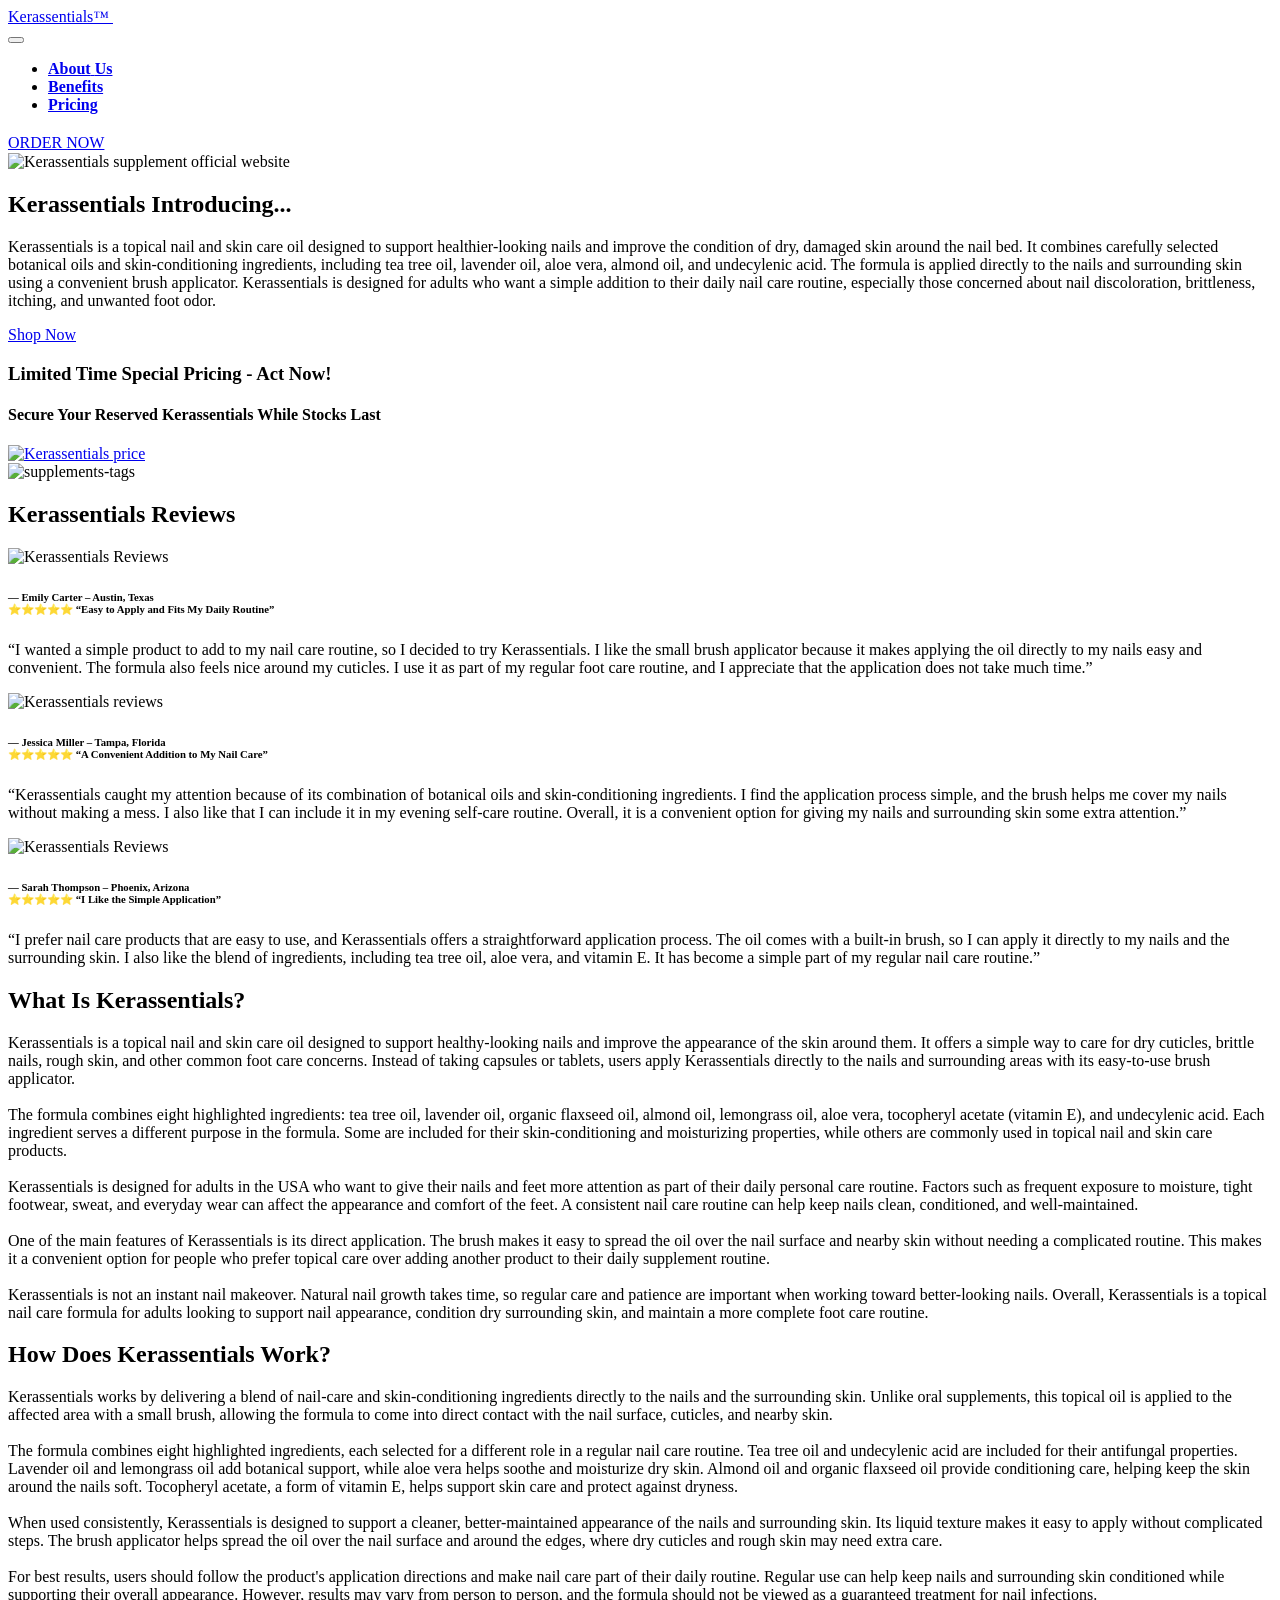
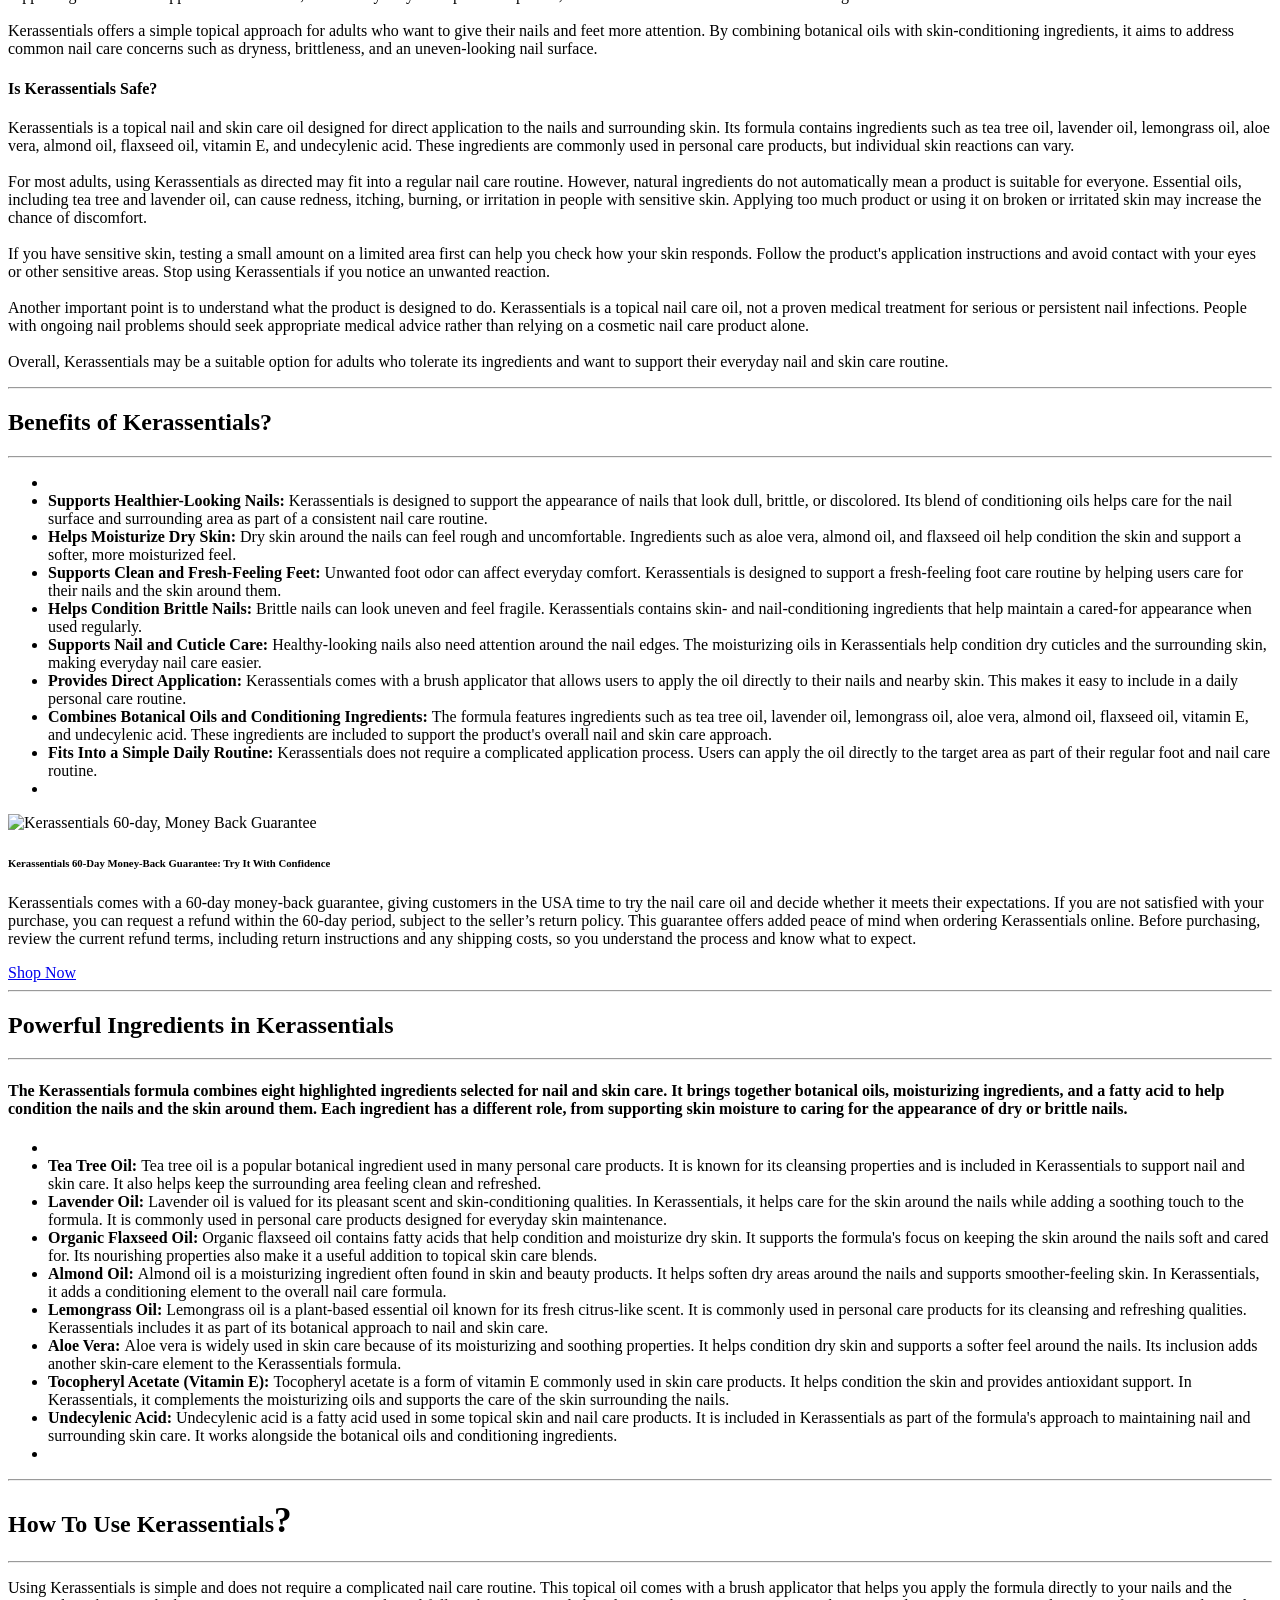
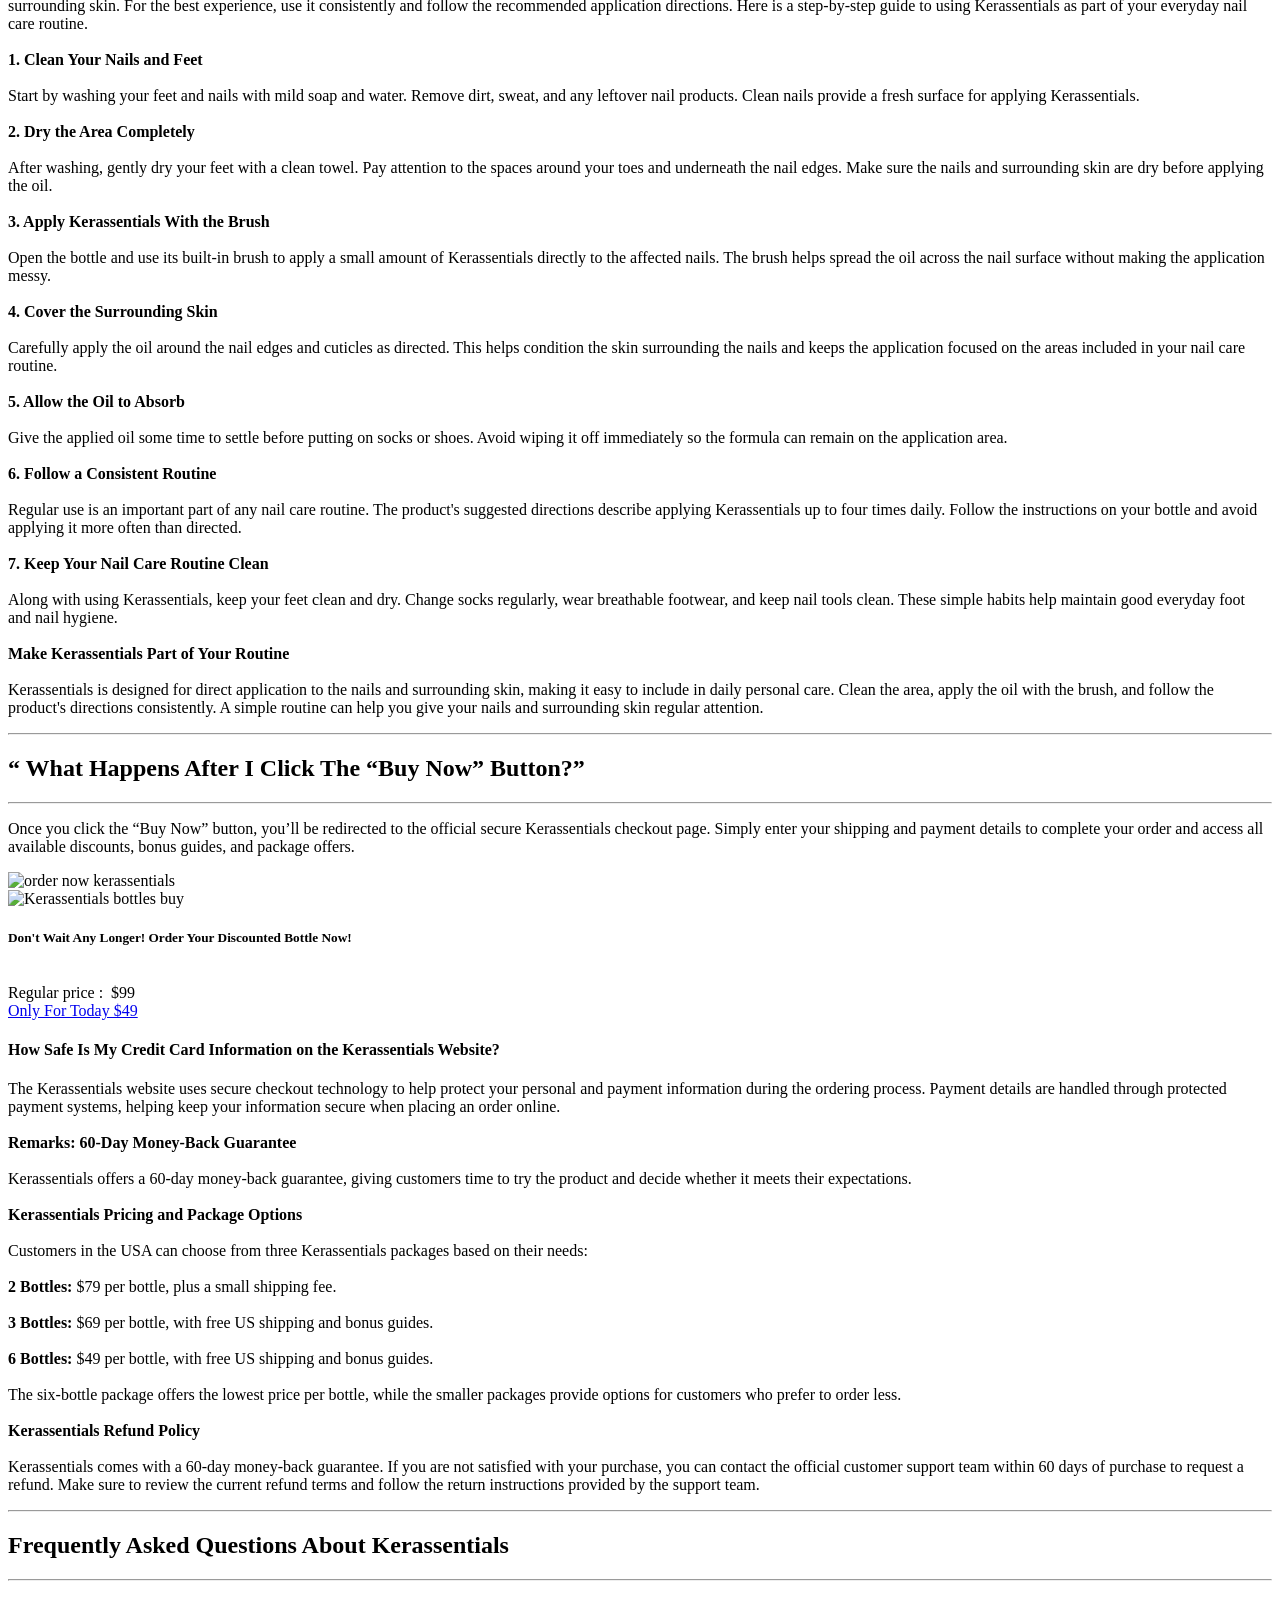
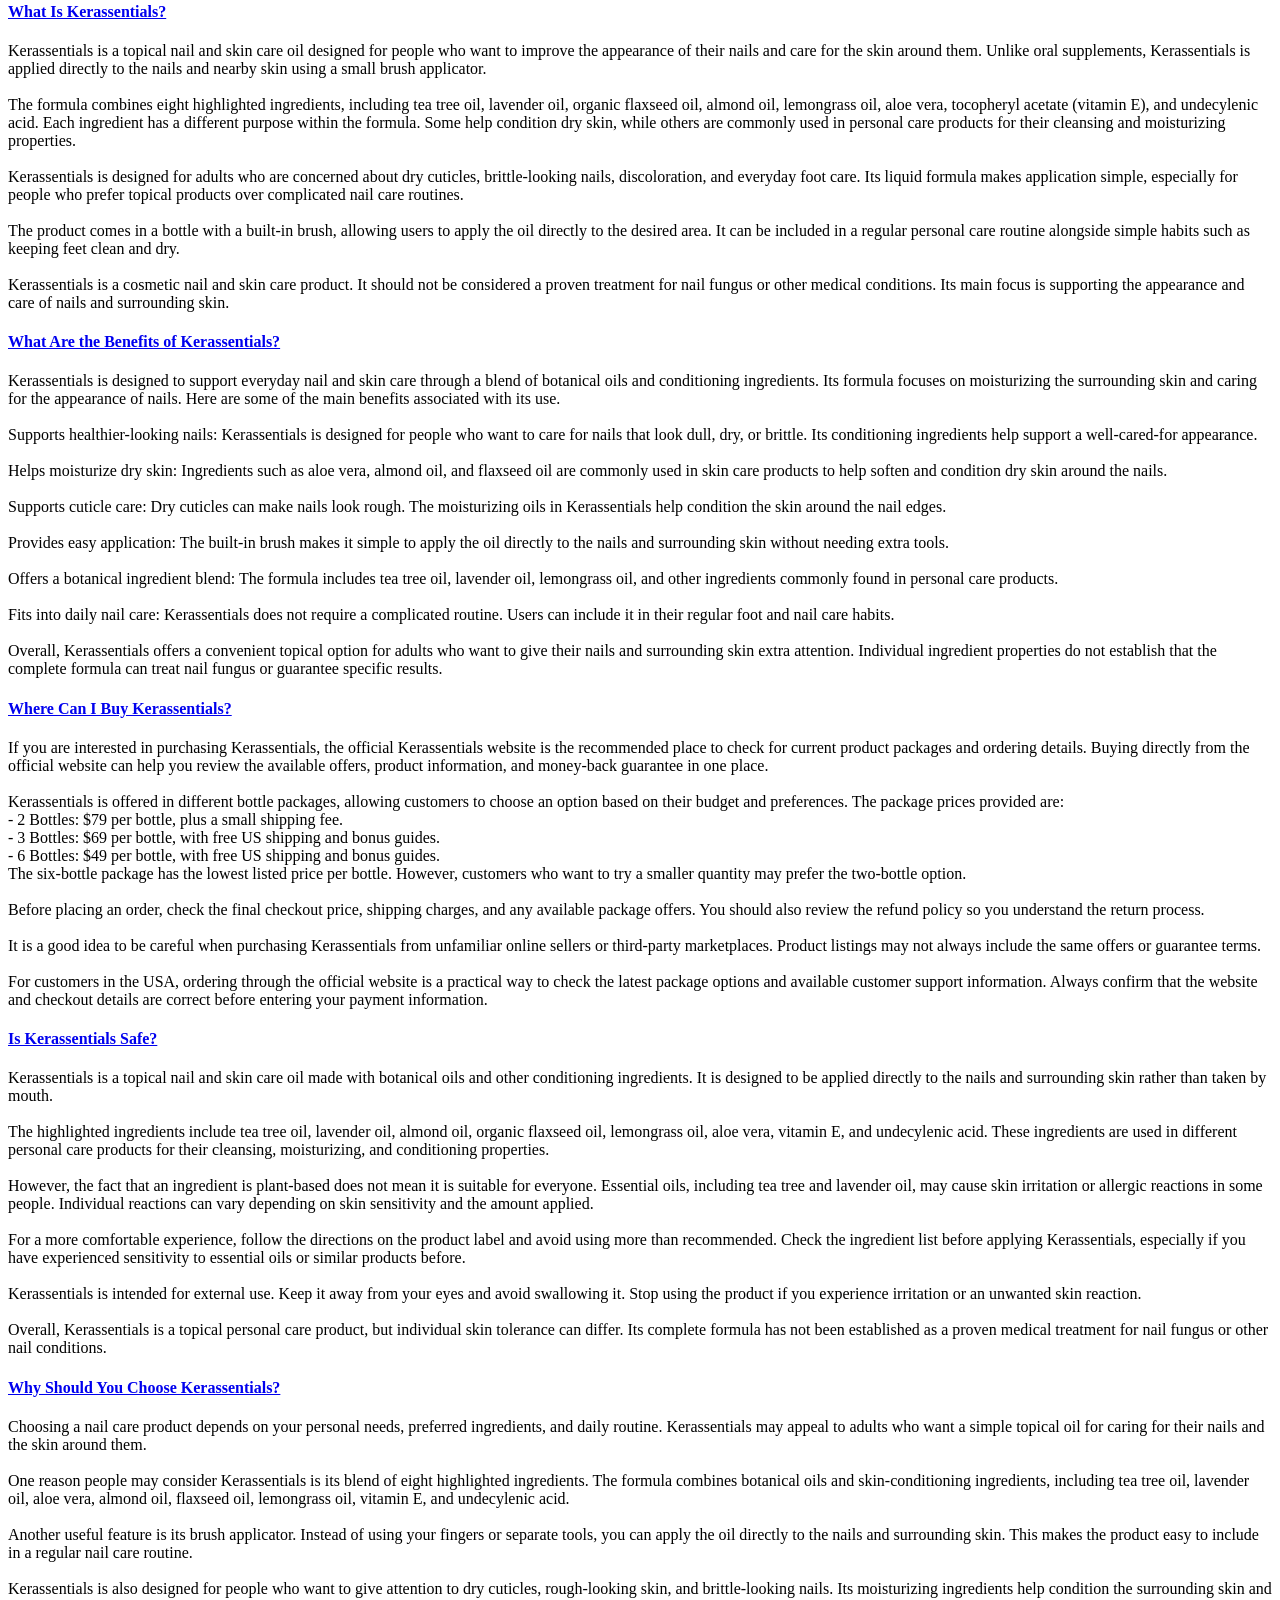
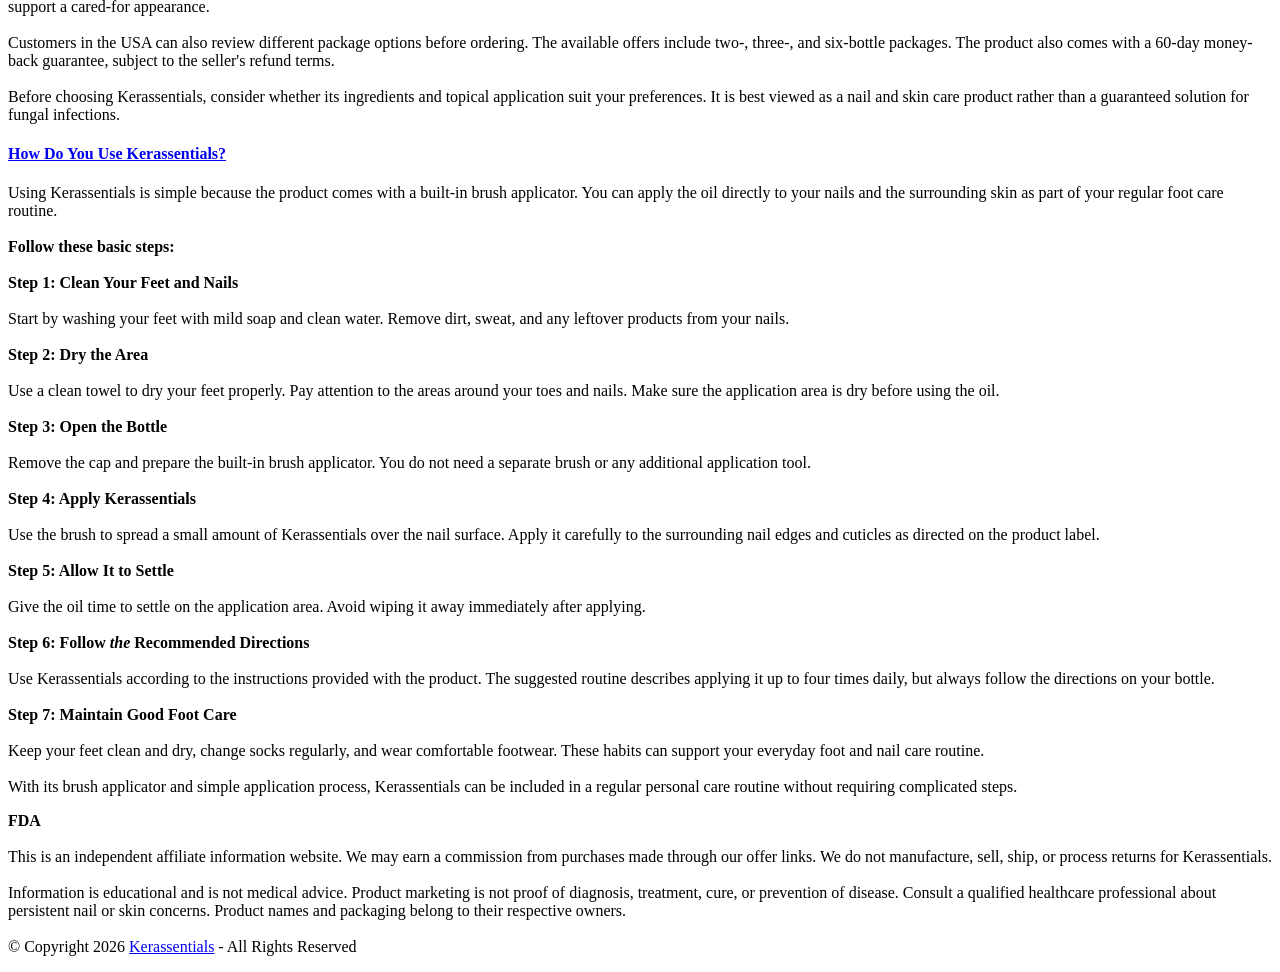
==== index.html @ e789ab16 "Add files via upload" ====
<!DOCTYPE html>
<html  lang="en">
<head>
  <meta charset="UTF-8">
  <meta http-equiv="X-UA-Compatible" content="IE=edge">
  <meta name="generator" content="Mobirise v6.1.9, mobirise.com">
  <meta name="twitter:card" content="summary_large_image"/>
  <meta name="twitter:image:src" content="assets/images/index-meta.png">
  <meta property="og:image" content="assets/images/index-meta.png">
  <meta name="twitter:title" content="Kerassentials® Official Website | Cleaner Nail & Skin Care Oil">
  <meta name="viewport" content="width=device-width, initial-scale=1, minimum-scale=1">
  <link rel="shortcut icon" href="assets/images/prod-3-bottles-128x161.png" type="image/x-icon">
  <meta name="description" content="Discover Kerassentials, a topical nail care oil with botanical ingredients designed to support healthy-looking nails and moisturize surrounding skin.">
  
  <meta property="og:url" content="https://en-kerassentials.vercel.app/">
    <meta property="og:type" content="website">
    <meta property="og:title" content="Kerassentials® Official Website | Cleaner Nail & Skin Care Oil">
    <meta property="og:description" content="Discover Kerassentials, a topical nail care oil with botanical ingredients designed to support healthy-looking nails and moisturize surrounding skin.">
    <meta property="og:image" content="https://n-kerassentials.vercel.app/assets/images/kerassentials-official-886x862.webp">
  
  <title>Kerassentials® Official Website | Cleaner Nail & Skin Care Oil</title>
  <link rel="canonical" href="https://en-kerassentials.vercel.app" />
  <link rel="stylesheet" href="assets/web/assets/mobirise-icons2/mobirise2.css">
  <link rel="stylesheet" href="assets/web/assets/mobirise-icons-bold/mobirise-icons-bold.css">
  <link rel="stylesheet" href="assets/bootstrap/css/bootstrap.min.css">
  <link rel="stylesheet" href="assets/dropdown/css/style.css">
  <link rel="stylesheet" href="assets/socicon/css/styles.css">
  <link rel="stylesheet" href="assets/theme/css/style.css">
  <link rel="preload" href="https://fonts.googleapis.com/css?family=Josefin+Sans:100,200,300,400,500,600,700,100i,200i,300i,400i,500i,600i,700i&display=swap" as="style" onload="this.onload=null;this.rel='stylesheet'">
  <noscript><link rel="stylesheet" href="https://fonts.googleapis.com/css?family=Josefin+Sans:100,200,300,400,500,600,700,100i,200i,300i,400i,500i,600i,700i&display=swap"></noscript>
  <link rel="preload" as="style" href="assets/mobirise/css/mbr-additional.css?v=7oUsqz"><link rel="stylesheet" href="assets/mobirise/css/mbr-additional.css?v=7oUsqz" type="text/css">

  <link rel="alternate" hreflang="en-us" href="https://en-kerassentials.vercel.app/" />
  <meta class="metaTagTop" name="author" content="Kerassentials" />
<meta name="keywords" content="Kerassentials, Kerassentials USA, Buy Kerassentials, Kerassentials official website, Kerassentials official site, Kerassentials nail care oil, Kerassentials reviews, nail support formula">
  
  
  
</head>
<body>
  
  <section data-bs-version="5.1" class="menu menu1 cid-tkNx5fPDBh" once="menu" id="header">
    

    <nav class="navbar navbar-dropdown navbar-fixed-top navbar-expand-lg">
        <div class="container-fluid">
            <div class="navbar-brand">
                
                <span class="navbar-caption-wrap"><a class="navbar-caption text-white text-primary display-2" href="https://en-kerassentials.vercel.app">Kerassentials™&nbsp;</a></span>
            </div>
            <button class="navbar-toggler" type="button" data-toggle="collapse" data-bs-toggle="collapse" data-target="#navbarSupportedContent" data-bs-target="#navbarSupportedContent" aria-controls="navbarNavAltMarkup" aria-expanded="false" aria-label="Toggle navigation">
                <div class="hamburger">
                    <span></span>
                    <span></span>
                    <span></span>
                    <span></span>
                </div>
            </button>
            <div class="collapse navbar-collapse" id="navbarSupportedContent">
                <ul class="navbar-nav nav-dropdown" data-app-modern-menu="true"><li class="nav-item"><a class="nav-link link text-white text-primary display-7" href="https://en-kerassentials.vercel.app/#about"><strong>About</strong>&nbsp;<strong>Us</strong><br></a></li>
                    <li class="nav-item"><a class="nav-link link text-white text-primary display-7" href="https://en-kerassentials.vercel.app/#Benefit"><strong>Benefits</strong></a></li><li class="nav-item"><a class="nav-link link text-white text-primary display-7" href="https://en-kerassentials.vercel.app/#Buy-Now"><strong>Pricing</strong></a>
                    </li></ul>
                
           <div class="navbar-buttons mbr-section-btn"><a class="btn btn-warning display-4" href="https://337e0mpsv1jcdo2emnbn69rg3i.hop.clickbank.net"><span class="socicon socicon-bale mbr-iconfont mbr-iconfont-btn" style="font-size: 20px;"></span>ORDER NOW</a></div></div>
            </div>
      
    </nav>
</section>

<meta charset="UTF-8" class="cid-tCpGqyHpGg" id="content5-5f" data-rv-view="241"><meta name="viewport" content="width=device-width, initial-scale=1.0" class="cid-tCpGqyHpGg" id="content5-5f" data-rv-view="241"><style class="cid-tCpGqyHpGg" id="content5-5f" data-rv-view="241">
    .hidden {
      display: none;
    }
  </style>

<meta charset="UTF-8" class="cid-tCBn4WLo3A" id="content5-5i" data-rv-view="242"><meta name="viewport" content="width=device-width, initial-scale=1.0" class="cid-tCBn4WLo3A" id="content5-5i" data-rv-view="242"><style class="cid-tCBn4WLo3A" id="content5-5i" data-rv-view="242">
    .hidden {
      display: none;
    }
  </style>

<section data-bs-version="5.1" class="header14 cid-uEs1hNaLlY" id="intro-Kerassentials">

    

    
    

    <div class="container">
        <div class="row justify-content-center align-items-center">
            <div class="col-12 col-md-5 image-wrapper">
                <img src="assets/images/kerassentials-official-886x862.webp" alt="Kerassentials supplement official website">

               
                 
            </div>
            <div class="col-12 col-md">
                <div class="text-wrapper">
                    <h1 class="mbr-section-title mbr-fonts-style mb-3 display-1"><strong>Kerassentials Introducing...</strong></h1>
                    <p class="mbr-text mbr-fonts-style display-7">Kerassentials is a topical nail and skin care oil designed to support healthier-looking nails and improve the condition of dry, damaged skin around the nail bed. It combines carefully selected botanical oils and skin-conditioning ingredients, including tea tree oil, lavender oil, aloe vera, almond oil, and undecylenic acid. The formula is applied directly to the nails and surrounding skin using a convenient brush applicator. Kerassentials is designed for adults who want a simple addition to their daily nail care routine, especially those concerned about nail discoloration, brittleness, itching, and unwanted foot odor.<br></p>
                 
                    <div class="mbr-section-btn mt-3"><a class="btn btn-warning display-7" href="https://337e0mpsv1jcdo2emnbn69rg3i.hop.clickbank.net"><span class="mbrib-cart-full mbr-iconfont mbr-iconfont-btn"></span>Shop Now</a></div>
                 
                </div>
            </div>
        </div>
    </div>
</section>

<section data-bs-version="5.1" class="content4 cid-vgVYFdA2fX" id="Buy-Now">
    

    
    
    <div class="container">
        <div class="row justify-content-center">
            <div class="title col-md-12 col-lg-10">
                <h3 class="mbr-section-title mbr-fonts-style align-center mb-4 display-2"><strong>Limited Time Special Pricing - Act Now!</strong></h3>
                <h4 class="mbr-section-subtitle align-center mbr-fonts-style mb-4 display-5"><strong>Secure Your Reserved Kerassentials While Stocks Last</strong></h4>
                
            </div>
        </div>
    </div>
</section>

<section data-bs-version="5.1" class="image3 cid-vgVYISoxwh" id="image3-nl">
    

    
    

    <div class="container">
        <div class="row justify-content-center">
            <div class="col-12 col-lg-10">
                <div class="image-wrapper">
                    <a href="https://337e0mpsv1jcdo2emnbn69rg3i.hop.clickbank.net"><img src="assets/images/kerassentials-price-1352x955.webp" alt="Kerassentials price"></a>
                    
                </div>
            </div>
        </div>
    </div>
</section>

<section data-bs-version="5.1" class="image3 cid-uFcAbQ5TOj" id="certificates">
    

    
    

    <div class="container-fluid">
        <div class="row justify-content-center">
            <div class="col-12 col-lg-7">
                <div class="image-wrapper">
                    <img src="assets/images/tags-1101x186.webp" alt="supplements-tags">
                  
                </div>
            </div>
        </div>
    </div>
</section>

<section data-bs-version="5.1" class="content6 cid-uDNxi7QhFr" id="Kerassentials-official-website">
    
    <div class="container">
        <div class="row justify-content-center">
            <div class="col-md-12 col-lg-10">
                
                <h2 class="mbr-text align-center mbr-fonts-style my-4 display-2"><strong>Kerassentials Reviews</strong></h2>
                
            </div>
        </div>
    </div>
</section>

<section data-bs-version="5.1" class="features9 cid-uUjjzWsnn7" xmlns="http://www.w3.org/1999/html" id="features9-l4">
    
    

    
    

    <div class="container">
        <div class="item features-image">
            <div class="item-wrapper">
                <div class="row align-items-center">
                    <div class="col-12 col-md-3">
                        <div class="image-wrapper">
                            <img src="assets/images/mitothrive-reviews-3.webp" alt="Kerassentials Reviews">
                        </div>
                    </div>
                    <div class="col-12 col-md">
                        <div class="card-box">
                            <div class="row">
                                <div class="col-md">
                                    <h6 class="card-title mbr-fonts-style display-5"><strong>— Emily Carter – Austin, Texas</strong><br><strong>⭐⭐⭐⭐⭐ “Easy to Apply and Fits My Daily Routine”</strong></h6>
                                    <p class="mbr-text mbr-fonts-style display-7">“I wanted a simple product to add to my nail care routine, so I decided to try Kerassentials. I like the small brush applicator because it makes applying the oil directly to my nails easy and convenient. The formula also feels nice around my cuticles. I use it as part of my regular foot care routine, and I appreciate that the application does not take much time.”</p>
                                </div>
                                
                                <div></div>
                            </div>
                        </div>
                    </div>
                </div>
            </div>
        </div>
        <div class="item features-image">
            <div class="item-wrapper">
                <div class="row align-items-center">
                    <div class="col-12 col-md-3">
                        <div class="image-wrapper">
                            <img src="assets/images/mitothrive-reviews-1.webp" alt="Kerassentials reviews">
                        </div>
                    </div>
                    <div class="col-12 col-md">
                        <div class="card-box">
                            <div class="row">
                                <div class="col-md">
                                    <h6 class="card-title mbr-fonts-style display-5"><strong>— Jessica Miller – Tampa, Florida</strong><br><strong>⭐⭐⭐⭐⭐ “A Convenient Addition to My Nail Care”</strong></h6>
                                    <p class="mbr-text mbr-fonts-style display-7">“Kerassentials caught my attention because of its combination of botanical oils and skin-conditioning ingredients. I find the application process simple, and the brush helps me cover my nails without making a mess. I also like that I can include it in my evening self-care routine. Overall, it is a convenient option for giving my nails and surrounding skin some extra attention.”</p>
                                </div>
                                
                                <div></div>
                            </div>
                        </div>
                    </div>
                </div>
            </div>
        </div>
        <div class="item features-image">
            <div class="item-wrapper">
                <div class="row align-items-center">
                    <div class="col-12 col-md-3">
                        <div class="image-wrapper">
                            <img src="assets/images/nerve-ease-review-1.webp" alt="Kerassentials Reviews">
                        </div>
                    </div>
                    <div class="col-12 col-md">
                        <div class="card-box">
                            <div class="row">
                                <div class="col-md">
                                    <h6 class="card-title mbr-fonts-style display-5"><strong>— Sarah Thompson – Phoenix, Arizona</strong><br><strong>⭐⭐⭐⭐⭐ “I Like the Simple Application”</strong></h6>
                                    <p class="mbr-text mbr-fonts-style display-7">“I prefer nail care products that are easy to use, and Kerassentials offers a straightforward application process. The oil comes with a built-in brush, so I can apply it directly to my nails and the surrounding skin. I also like the blend of ingredients, including tea tree oil, aloe vera, and vitamin E. It has become a simple part of my regular nail care routine.”</p>
                                </div>
                                
                                <div></div>
                            </div>
                        </div>
                    </div>
                </div>
            </div>
        </div>
    </div>
</section>

<section data-bs-version="5.1" class="content6 cid-uUjicAcJI1" id="about">
    
    <div class="container">
        <div class="row justify-content-center">
            <div class="col-md-12 col-lg-10">
                <h2 class="mbr-text align-center mbr-fonts-style my-4 display-2"><strong>What Is Kerassentials?</strong><br></h2>
            </div>
        </div>
    </div>
</section>

<section data-bs-version="5.1" class="content5 cid-vzPgPZ11GR" id="content5-nm">
    
    <div class="container">
        <div class="row justify-content-center">
            <div class="col-md-12 col-lg-10">
                
                
                <p class="mbr-text mbr-fonts-style display-7">Kerassentials is a topical nail and skin care oil designed to support healthy-looking nails and improve the appearance of the skin around them. It offers a simple way to care for dry cuticles, brittle nails, rough skin, and other common foot care concerns. Instead of taking capsules or tablets, users apply Kerassentials directly to the nails and surrounding areas with its easy-to-use brush applicator.<br><br>The formula combines eight highlighted ingredients: tea tree oil, lavender oil, organic flaxseed oil, almond oil, lemongrass oil, aloe vera, tocopheryl acetate (vitamin E), and undecylenic acid. Each ingredient serves a different purpose in the formula. Some are included for their skin-conditioning and moisturizing properties, while others are commonly used in topical nail and skin care products.<br><br>Kerassentials is designed for adults in the USA who want to give their nails and feet more attention as part of their daily personal care routine. Factors such as frequent exposure to moisture, tight footwear, sweat, and everyday wear can affect the appearance and comfort of the feet. A consistent nail care routine can help keep nails clean, conditioned, and well-maintained.<br><br>One of the main features of Kerassentials is its direct application. The brush makes it easy to spread the oil over the nail surface and nearby skin without needing a complicated routine. This makes it a convenient option for people who prefer topical care over adding another product to their daily supplement routine.<br><br>Kerassentials is not an instant nail makeover. Natural nail growth takes time, so regular care and patience are important when working toward better-looking nails. Overall, Kerassentials is a topical nail care formula for adults looking to support nail appearance, condition dry surrounding skin, and maintain a more complete foot care routine.</p>
            </div>
        </div>
    </div>
</section>

<section data-bs-version="5.1" class="content6 cid-uDNvpM71vL" id="How-Kerassentials-works">
    
    <div class="container">
        <div class="row justify-content-center">
            <div class="col-md-12 col-lg-10">
                <h2 class="mbr-text align-center mbr-fonts-style my-4 display-2"><strong>How Does Kerassentials Work?</strong><br></h2>
            </div>
        </div>
    </div>
</section>

<section data-bs-version="5.1" class="content5 cid-tmMb4o0soG" id="How-Kerassentials-Works">
    
    <div class="container">
        <div class="row justify-content-center">
            <div class="col-md-12 col-lg-10">
                
                
                <p class="mbr-text mbr-fonts-style display-7">Kerassentials works by delivering a blend of nail-care and skin-conditioning ingredients directly to the nails and the surrounding skin. Unlike oral supplements, this topical oil is applied to the affected area with a small brush, allowing the formula to come into direct contact with the nail surface, cuticles, and nearby skin.<br><br>The formula combines eight highlighted ingredients, each selected for a different role in a regular nail care routine. Tea tree oil and undecylenic acid are included for their antifungal properties. Lavender oil and lemongrass oil add botanical support, while aloe vera helps soothe and moisturize dry skin. Almond oil and organic flaxseed oil provide conditioning care, helping keep the skin around the nails soft. Tocopheryl acetate, a form of vitamin E, helps support skin care and protect against dryness.<br><br>When used consistently, Kerassentials is designed to support a cleaner, better-maintained appearance of the nails and surrounding skin. Its liquid texture makes it easy to apply without complicated steps. The brush applicator helps spread the oil over the nail surface and around the edges, where dry cuticles and rough skin may need extra care.<br><br>For best results, users should follow the product's application directions and make nail care part of their daily routine. Regular use can help keep nails and surrounding skin conditioned while supporting their overall appearance. However, results may vary from person to person, and the formula should not be viewed as a guaranteed treatment for nail infections.<br><br>Kerassentials offers a simple topical approach for adults who want to give their nails and feet more attention. By combining botanical oils with skin-conditioning ingredients, it aims to address common nail care concerns such as dryness, brittleness, and an uneven-looking nail surface.</p>
            </div>
        </div>
    </div>
</section>

<section data-bs-version="5.1" class="content5 cid-vgQN8mBDVc" id="content5-mc">
    
    <div class="container">
        <div class="row justify-content-center">
            <div class="col-md-12 col-lg-10">
                
                <h4 class="mbr-section-subtitle mbr-fonts-style mb-4 display-5"><strong>Is Kerassentials Safe?</strong></h4>
                <p class="mbr-text mbr-fonts-style display-7">Kerassentials is a topical nail and skin care oil designed for direct application to the nails and surrounding skin. Its formula contains ingredients such as tea tree oil, lavender oil, lemongrass oil, aloe vera, almond oil, flaxseed oil, vitamin E, and undecylenic acid. These ingredients are commonly used in personal care products, but individual skin reactions can vary.<br><br>For most adults, using Kerassentials as directed may fit into a regular nail care routine. However, natural ingredients do not automatically mean a product is suitable for everyone. Essential oils, including tea tree and lavender oil, can cause redness, itching, burning, or irritation in people with sensitive skin. Applying too much product or using it on broken or irritated skin may increase the chance of discomfort.<br><br>If you have sensitive skin, testing a small amount on a limited area first can help you check how your skin responds. Follow the product's application instructions and avoid contact with your eyes or other sensitive areas. Stop using Kerassentials if you notice an unwanted reaction.<br><br>Another important point is to understand what the product is designed to do. Kerassentials is a topical nail care oil, not a proven medical treatment for serious or persistent nail infections. People with ongoing nail problems should seek appropriate medical advice rather than relying on a cosmetic nail care product alone.<br><br>Overall, Kerassentials may be a suitable option for adults who tolerate its ingredients and want to support their everyday nail and skin care routine.</p>
            </div>
        </div>
    </div>
</section>

<section data-bs-version="5.1" class="content6 cid-uDNvmTFd7K" id="Benefit">
    
    <div class="container">
        <div class="row justify-content-center">
            <div class="col-md-12 col-lg-10">
                <hr class="line">
                <h2 class="mbr-text align-center mbr-fonts-style my-4 display-2"><strong>Benefits of Kerassentials</strong><strong>?</strong><br></h2>
                <hr class="line">
            </div>
        </div>
    </div>
</section>

<section data-bs-version="5.1" class="content8 cid-to5Wr6ClAm" id="Benefits-Kerassentials">
    
    <div class="container">
        <div class="row justify-content-center">
            <div class="counter-container col-md-12 col-lg-10">
                
                <div class="mbr-text mbr-fonts-style display-7">
                    <ul>
                        <li></li><li><strong>Supports Healthier-Looking Nails: </strong>Kerassentials is designed to support the appearance of nails that look dull, brittle, or discolored. Its blend of conditioning oils helps care for the nail surface and surrounding area as part of a consistent nail care routine.
</li><li><strong>Helps Moisturize Dry Skin: </strong>Dry skin around the nails can feel rough and uncomfortable. Ingredients such as aloe vera, almond oil, and flaxseed oil help condition the skin and support a softer, more moisturized feel.
</li><li><strong>Supports Clean and Fresh-Feeling Feet: </strong>Unwanted foot odor can affect everyday comfort. Kerassentials is designed to support a fresh-feeling foot care routine by helping users care for their nails and the skin around them.
</li><li><strong>Helps Condition Brittle Nails: </strong>Brittle nails can look uneven and feel fragile. Kerassentials contains skin- and nail-conditioning ingredients that help maintain a cared-for appearance when used regularly.
</li><li><strong>Supports Nail and Cuticle Care: </strong>Healthy-looking nails also need attention around the nail edges. The moisturizing oils in Kerassentials help condition dry cuticles and the surrounding skin, making everyday nail care easier.
</li><li><strong>Provides Direct Application: </strong>Kerassentials comes with a brush applicator that allows users to apply the oil directly to their nails and nearby skin. This makes it easy to include in a daily personal care routine.
</li><li><strong>Combines Botanical Oils and Conditioning Ingredients: </strong>The formula features ingredients such as tea tree oil, lavender oil, lemongrass oil, aloe vera, almond oil, flaxseed oil, vitamin E, and undecylenic acid. These ingredients are included to support the product's overall nail and skin care approach.
</li><li><strong>Fits Into a Simple Daily Routine: </strong>Kerassentials does not require a complicated application process. Users can apply the oil directly to the target area as part of their regular foot and nail care routine.</li><li><strong>
</strong></li></ul>
                </div>
            </div>
        </div>
    </div>
</section>

<section data-bs-version="5.1" class="features17 cid-vzVeU6yLOQ" id="features17-np">
    

    
    
    <div class="container">
        <div class="content-wrapper">
            <div class="row align-items-center">
                <div class="col-12 col-lg-4">
                    <div class="image-wrapper">
                        <img src="assets/images/60-day-guarantee-badge.webp" alt="Kerassentials 60-day, Money Back Guarantee">
                    </div>
                </div>
                <div class="col-12 col-lg">
                    <div class="text-wrapper">
                        <h6 class="card-title mbr-fonts-style display-2"><strong>Kerassentials 60-Day Money-Back Guarantee: Try It With Confidence</strong></h6>
                        <p class="mbr-text mbr-fonts-style mb-4 display-7">
                            Kerassentials comes with a 60-day money-back guarantee, giving customers in the USA time to try the nail care oil and decide whether it meets their expectations. If you are not satisfied with your purchase, you can request a refund within the 60-day period, subject to the seller’s return policy. This guarantee offers added peace of mind when ordering Kerassentials online. Before purchasing, review the current refund terms, including return instructions and any shipping costs, so you understand the process and know what to expect.</p>
                        <div class="mbr-section-btn mt-3"><a class="btn btn-warning display-4" href="https://337e0mpsv1jcdo2emnbn69rg3i.hop.clickbank.net">Shop Now</a></div>
                    </div>
                </div>
            </div>
        </div>
    </div>
</section>

<section data-bs-version="5.1" class="content6 cid-uDNviTLoOp" id="Kerassentials-ingredients">
    
    <div class="container">
        <div class="row justify-content-center">
            <div class="col-md-12 col-lg-10">
                <hr class="line">
                <h2 class="mbr-text align-center mbr-fonts-style my-4 display-2"><strong>Powerful Ingredients in Kerassentials</strong></h2>
                <hr class="line">
            </div>
        </div>
    </div>
</section>

<section data-bs-version="5.1" class="content8 cid-vzVh77jgCZ" id="content8-nq">
    
    <div class="container">
        <div class="row justify-content-center">
            <div class="counter-container col-md-12 col-lg-10">
                <h4 class="mbr-section-title mbr-fonts-style mb-4 display-7">The Kerassentials formula combines eight highlighted ingredients selected for nail and skin care. It brings together botanical oils, moisturizing ingredients, and a fatty acid to help condition the nails and the skin around them. Each ingredient has a different role, from supporting skin moisture to caring for the appearance of dry or brittle nails.</h4>
                <div class="mbr-text mbr-fonts-style display-7">
                    <ul>
                        <li></li><li><strong>Tea Tree Oil: </strong>Tea tree oil is a popular botanical ingredient used in many personal care products. It is known for its cleansing properties and is included in Kerassentials to support nail and skin care. It also helps keep the surrounding area feeling clean and refreshed.
</li><li><strong>Lavender Oil: </strong>Lavender oil is valued for its pleasant scent and skin-conditioning qualities. In Kerassentials, it helps care for the skin around the nails while adding a soothing touch to the formula. It is commonly used in personal care products designed for everyday skin maintenance.
</li><li><strong>Organic Flaxseed Oil: </strong>Organic flaxseed oil contains fatty acids that help condition and moisturize dry skin. It supports the formula's focus on keeping the skin around the nails soft and cared for. Its nourishing properties also make it a useful addition to topical skin care blends.
</li><li><strong>Almond Oil: </strong>Almond oil is a moisturizing ingredient often found in skin and beauty products. It helps soften dry areas around the nails and supports smoother-feeling skin. In Kerassentials, it adds a conditioning element to the overall nail care formula.
</li><li><strong>Lemongrass Oil: </strong>Lemongrass oil is a plant-based essential oil known for its fresh citrus-like scent. It is commonly used in personal care products for its cleansing and refreshing qualities. Kerassentials includes it as part of its botanical approach to nail and skin care.
</li><li><strong>Aloe Vera: </strong>Aloe vera is widely used in skin care because of its moisturizing and soothing properties. It helps condition dry skin and supports a softer feel around the nails. Its inclusion adds another skin-care element to the Kerassentials formula.
</li><li><strong>Tocopheryl Acetate (Vitamin E): </strong>Tocopheryl acetate is a form of vitamin E commonly used in skin care products. It helps condition the skin and provides antioxidant support. In Kerassentials, it complements the moisturizing oils and supports the care of the skin surrounding the nails.
</li><li><strong>Undecylenic Acid: </strong>Undecylenic acid is a fatty acid used in some topical skin and nail care products. It is included in Kerassentials as part of the formula's approach to maintaining nail and surrounding skin care. It works alongside the botanical oils and conditioning ingredients.</li><li><strong>
</strong></li></ul>
                </div>
            </div>
        </div>
    </div>
</section>

<section data-bs-version="5.1" class="content6 cid-vgVrIPb6y2" id="content6-mf">
    
    <div class="container">
        <div class="row justify-content-center">
            <div class="col-md-12 col-lg-10">
                <hr class="line">
                <h2 class="mbr-text align-center mbr-fonts-style my-4 display-2"><strong>How To Use Kerassentials</strong><strong style="font-size: 2.2rem;">?</strong></h2>
                <hr class="line">
            </div>
        </div>
    </div>
</section>

<section data-bs-version="5.1" class="content5 cid-vgVrL9UfV4" id="content5-mg">
    
    <div class="container">
        <div class="row justify-content-center">
            <div class="col-md-12 col-lg-10">
                
                
                <p class="mbr-text mbr-fonts-style display-7">Using Kerassentials is simple and does not require a complicated nail care routine. This topical oil comes with a brush applicator that helps you apply the formula directly to your nails and the surrounding skin. For the best experience, use it consistently and follow the recommended application directions. Here is a step-by-step guide to using Kerassentials as part of your everyday nail care routine.<br><br><strong>1. Clean Your Nails and Feet<br></strong><br>Start by washing your feet and nails with mild soap and water. Remove dirt, sweat, and any leftover nail products. Clean nails provide a fresh surface for applying Kerassentials.<br><br><strong>2. Dry the Area Completely<br></strong><br>After washing, gently dry your feet with a clean towel. Pay attention to the spaces around your toes and underneath the nail edges. Make sure the nails and surrounding skin are dry before applying the oil.<br><br><strong>3. Apply Kerassentials With the Brush<br></strong><br>Open the bottle and use its built-in brush to apply a small amount of Kerassentials directly to the affected nails. The brush helps spread the oil across the nail surface without making the application messy.<br><br><strong>4. Cover the Surrounding Skin<br></strong><br>Carefully apply the oil around the nail edges and cuticles as directed. This helps condition the skin surrounding the nails and keeps the application focused on the areas included in your nail care routine.<br><br><strong>5. Allow the Oil to Absorb<br></strong><br>Give the applied oil some time to settle before putting on socks or shoes. Avoid wiping it off immediately so the formula can remain on the application area.<br><br><strong>6. Follow a Consistent Routine<br></strong><br>Regular use is an important part of any nail care routine. The product's suggested directions describe applying Kerassentials up to four times daily. Follow the instructions on your bottle and avoid applying it more often than directed.<br><br><strong>7. Keep Your Nail Care Routine Clean<br></strong><br>Along with using Kerassentials, keep your feet clean and dry. Change socks regularly, wear breathable footwear, and keep nail tools clean. These simple habits help maintain good everyday foot and nail hygiene.<br><br><strong>Make Kerassentials Part of Your Routine<br></strong><br>Kerassentials is designed for direct application to the nails and surrounding skin, making it easy to include in daily personal care. Clean the area, apply the oil with the brush, and follow the product's directions consistently. A simple routine can help you give your nails and surrounding skin regular attention.</p>
            </div>
        </div>
    </div>
</section>

<section data-bs-version="5.1" class="content6 cid-vzVn2CCop1" id="content6-nt">
    
    <div class="container">
        <div class="row justify-content-center">
            <div class="col-md-12 col-lg-10">
                <hr class="line">
                <h2 class="mbr-text align-center mbr-fonts-style my-4 display-2"><strong>“ What Happens After I Click The “Buy Now” Button?”</strong></h2>
                <hr class="line">
            </div>
        </div>
    </div>
</section>

<section data-bs-version="5.1" class="content5 cid-uxMbPxPV91" id="Kerassentials-benefit">
    
    <div class="container">
        <div class="row justify-content-center">
            <div class="col-md-12 col-lg-10">
                
                
                <p class="mbr-text mbr-fonts-style display-7">Once you click the “Buy Now” button, you’ll be redirected to the official secure Kerassentials checkout page. Simply enter your shipping and payment details to complete your order and access all available discounts, bonus guides, and package offers.<br></p>
            </div>
        </div>
    </div>
</section>

<section data-bs-version="5.1" class="image3 cid-vzVmZQJbTT" id="image3-ns">
    

    
    

    <div class="container">
        <div class="row justify-content-center">
            <div class="col-12 col-lg-7">
                <div class="image-wrapper">
                    <img src="assets/images/kerassentials-order.webp" alt="order now kerassentials">
                    
                </div>
            </div>
        </div>
    </div>
</section>

<section data-bs-version="5.1" class="features7 cid-uUjkNC92D4" id="features7-l5">
    <!---->
    

    
    
    <div class="container">
        <div class="card-wrapper">
            <div class="row align-items-center">
                <div class="col-12 col-lg-4">
                    <div class="image-wrapper">
                        <img src="assets/images/prod-6-bottles-953x795.webp" alt="Kerassentials bottles buy">
                    </div>
                </div>
                <div class="col-12 col-lg">
                    <div class="text-box">
                        <h5 class="mbr-title mbr-fonts-style display-2"><strong>Don't Wait Any Longer! Order Your Discounted Bottle Now!</strong><br><strong><br></strong></h5>
                        
                        <div class="cost">
                            <span class="currentcost mbr-fonts-style pr-2 display-2">Regular price :&nbsp;</span>
                            <span class="oldcost mbr-fonts-style display-2">$99</span>
                        </div>
                        <div class="mbr-section-btn pt-3"><a href="https://337e0mpsv1jcdo2emnbn69rg3i.hop.clickbank.net" class="btn btn-warning display-4">Only For Today $49</a></div>
                    </div>
                </div>
            </div>
        </div>
    </div>
</section>

<section data-bs-version="5.1" class="content5 cid-uUjlxh5453" id="content5-l6">
    
    <div class="container">
        <div class="row justify-content-center">
            <div class="col-md-12 col-lg-10">
                
                <h4 class="mbr-section-subtitle mbr-fonts-style mb-4 display-5"><strong>How Safe Is My Credit Card Information on the Kerassentials Website?</strong></h4>
                <p class="mbr-text mbr-fonts-style display-7">The Kerassentials website uses secure checkout technology to help protect your personal and payment information during the ordering process. Payment details are handled through protected payment systems, helping keep your information secure when placing an order online.<br><br><strong>Remarks: 60-Day Money-Back Guarantee<br></strong><br>Kerassentials offers a 60-day money-back guarantee, giving customers time to try the product and decide whether it meets their expectations.<br><br><strong>Kerassentials Pricing and Package Options<br></strong><br>Customers in the USA can choose from three Kerassentials packages based on their needs:<br><br><strong>2 Bottles: </strong>$79 per bottle, plus a small shipping fee.<br><br><strong>3 Bottles: </strong>$69 per bottle, with free US shipping and bonus guides.<br><br><strong>6 Bottles:</strong> $49 per bottle, with free US shipping and bonus guides.<br><br>The six-bottle package offers the lowest price per bottle, while the smaller packages provide options for customers who prefer to order less.<br><br><strong>Kerassentials Refund Policy<br></strong><br>Kerassentials comes with a 60-day money-back guarantee. If you are not satisfied with your purchase, you can contact the official customer support team within 60 days of purchase to request a refund. Make sure to review the current refund terms and follow the return instructions provided by the support team.</p>
            </div>
        </div>
    </div>
</section>

<section data-bs-version="5.1" class="content6 cid-uDNuVWUelv" id="Kerassentials-faqs">
    
    <div class="container">
        <div class="row justify-content-center">
            <div class="col-md-12 col-lg-10">
                <hr class="line">
                <h2 class="mbr-text align-center mbr-fonts-style my-4 display-2"><strong>Frequently Asked Questions About Kerassentials</strong></h2>
                <hr class="line">
            </div>
        </div>
    </div>
</section>

<section data-bs-version="5.1" class="list02 wonderm5 cid-vzVhnnDhrC" id="list02-nr">
    

    
    

    <div class="container">
        <div class="row justify-content-center">
            <div class="col-12 col-lg-7">
                
                <div id="bootstrap-accordion_39" class="panel-group accordionStyles accordion" role="tablist" aria-multiselectable="true">
                    <div class="card">
                        <div class="card-header" role="tab" id="headingOne">
                            <a role="button" class="panel-title collapsed" data-toggle="collapse" data-bs-toggle="collapse" data-core="" href="#collapse1_39" aria-expanded="false" aria-controls="collapse1">
                                <h4 class="panel-title-edit mbr-fonts-style display-7">What Is Kerassentials?</h4>
                                <div class="icon-wrapper">
                                    <span class="sign mobi-mbri mobi-mbri-plus mbr-iconfont"></span>
                                </div>
                            </a>
                        </div>
                        <div id="collapse1_39" class="panel-collapse noScroll collapse" role="tabpanel" aria-labelledby="headingOne" data-parent="#accordion" data-bs-parent="#bootstrap-accordion_39">
                            <div class="panel-body">
                                <p class="panel-text mbr-fonts-style display-4">Kerassentials is a topical nail and skin care oil designed for people who want to improve the appearance of their nails and care for the skin around them. Unlike oral supplements, Kerassentials is applied directly to the nails and nearby skin using a small brush applicator.<br><br>The formula combines eight highlighted ingredients, including tea tree oil, lavender oil, organic flaxseed oil, almond oil, lemongrass oil, aloe vera, tocopheryl acetate (vitamin E), and undecylenic acid. Each ingredient has a different purpose within the formula. Some help condition dry skin, while others are commonly used in personal care products for their cleansing and moisturizing properties.<br><br>Kerassentials is designed for adults who are concerned about dry cuticles, brittle-looking nails, discoloration, and everyday foot care. Its liquid formula makes application simple, especially for people who prefer topical products over complicated nail care routines.<br><br>The product comes in a bottle with a built-in brush, allowing users to apply the oil directly to the desired area. It can be included in a regular personal care routine alongside simple habits such as keeping feet clean and dry.<br><br>Kerassentials is a cosmetic nail and skin care product. It should not be considered a proven treatment for nail fungus or other medical conditions. Its main focus is supporting the appearance and care of nails and surrounding skin.</p>
                            </div>
                        </div>
                    </div>
                    <div class="card">
                        <div class="card-header" role="tab" id="headingTwo">
                            <a role="button" class="panel-title collapsed" data-toggle="collapse" data-bs-toggle="collapse" data-core="" href="#collapse2_39" aria-expanded="false" aria-controls="collapse2">
                                <h4 class="panel-title-edit mbr-fonts-style display-7">What Are the Benefits of Kerassentials?</h4>
                                <div class="icon-wrapper">
                                    <span class="sign mobi-mbri mobi-mbri-plus mbr-iconfont"></span>
                                </div>
                            </a>
                        </div>
                        <div id="collapse2_39" class="panel-collapse noScroll collapse" role="tabpanel" aria-labelledby="headingTwo" data-parent="#accordion" data-bs-parent="#bootstrap-accordion_39">
                            <div class="panel-body">
                                <p class="panel-text mbr-fonts-style display-4">Kerassentials is designed to support everyday nail and skin care through a blend of botanical oils and conditioning ingredients. Its formula focuses on moisturizing the surrounding skin and caring for the appearance of nails. Here are some of the main benefits associated with its use.<br><br>Supports healthier-looking nails: Kerassentials is designed for people who want to care for nails that look dull, dry, or brittle. Its conditioning ingredients help support a well-cared-for appearance.<br><br>Helps moisturize dry skin: Ingredients such as aloe vera, almond oil, and flaxseed oil are commonly used in skin care products to help soften and condition dry skin around the nails.<br><br>Supports cuticle care: Dry cuticles can make nails look rough. The moisturizing oils in Kerassentials help condition the skin around the nail edges.<br><br>Provides easy application: The built-in brush makes it simple to apply the oil directly to the nails and surrounding skin without needing extra tools.<br><br>Offers a botanical ingredient blend: The formula includes tea tree oil, lavender oil, lemongrass oil, and other ingredients commonly found in personal care products.<br><br>Fits into daily nail care: Kerassentials does not require a complicated routine. Users can include it in their regular foot and nail care habits.<br><br>Overall, Kerassentials offers a convenient topical option for adults who want to give their nails and surrounding skin extra attention. Individual ingredient properties do not establish that the complete formula can treat nail fungus or guarantee specific results.</p>
                            </div>
                        </div>
                    </div>
                    <div class="card">
                        <div class="card-header" role="tab" id="headingThree">
                            <a role="button" class="panel-title collapsed" data-toggle="collapse" data-bs-toggle="collapse" data-core="" href="#collapse3_39" aria-expanded="false" aria-controls="collapse3">
                                <h4 class="panel-title-edit mbr-fonts-style display-7">Where Can I Buy Kerassentials?</h4>
                                <div class="icon-wrapper">
                                    <span class="sign mobi-mbri mobi-mbri-plus mbr-iconfont"></span>
                                </div>
                            </a>
                        </div>
                        <div id="collapse3_39" class="panel-collapse noScroll collapse" role="tabpanel" aria-labelledby="headingThree" data-parent="#accordion" data-bs-parent="#bootstrap-accordion_39">
                            <div class="panel-body">
                                <p class="panel-text mbr-fonts-style display-4">If you are interested in purchasing Kerassentials, the official Kerassentials website is the recommended place to check for current product packages and ordering details. Buying directly from the official website can help you review the available offers, product information, and money-back guarantee in one place.<br><br>Kerassentials is offered in different bottle packages, allowing customers to choose an option based on their budget and preferences. The package prices provided are:<br>- 2 Bottles: $79 per bottle, plus a small shipping fee.<br>- 3 Bottles: $69 per bottle, with free US shipping and bonus guides.<br>- 6 Bottles: $49 per bottle, with free US shipping and bonus guides.<br>The six-bottle package has the lowest listed price per bottle. However, customers who want to try a smaller quantity may prefer the two-bottle option.<br><br>Before placing an order, check the final checkout price, shipping charges, and any available package offers. You should also review the refund policy so you understand the return process.<br><br>It is a good idea to be careful when purchasing Kerassentials from unfamiliar online sellers or third-party marketplaces. Product listings may not always include the same offers or guarantee terms.<br><br>For customers in the USA, ordering through the official website is a practical way to check the latest package options and available customer support information. Always confirm that the website and checkout details are correct before entering your payment information.</p>
                            </div>
                        </div>
                    </div>
                    <div class="card">
                        <div class="card-header" role="tab" id="headingFour">
                            <a role="button" class="panel-title collapsed" data-toggle="collapse" data-bs-toggle="collapse" data-core="" href="#collapse4_39" aria-expanded="false" aria-controls="collapse4">
                                <h4 class="panel-title-edit mbr-fonts-style display-7">Is Kerassentials Safe?</h4>
                                <div class="icon-wrapper">
                                    <span class="sign mobi-mbri mobi-mbri-plus mbr-iconfont"></span>
                                </div>
                            </a>
                        </div>
                        <div id="collapse4_39" class="panel-collapse noScroll collapse" role="tabpanel" aria-labelledby="headingFour" data-parent="#accordion" data-bs-parent="#bootstrap-accordion_39">
                            <div class="panel-body">
                                <p class="panel-text mbr-fonts-style display-4">Kerassentials is a topical nail and skin care oil made with botanical oils and other conditioning ingredients. It is designed to be applied directly to the nails and surrounding skin rather than taken by mouth.<br><br>The highlighted ingredients include tea tree oil, lavender oil, almond oil, organic flaxseed oil, lemongrass oil, aloe vera, vitamin E, and undecylenic acid. These ingredients are used in different personal care products for their cleansing, moisturizing, and conditioning properties.<br><br>However, the fact that an ingredient is plant-based does not mean it is suitable for everyone. Essential oils, including tea tree and lavender oil, may cause skin irritation or allergic reactions in some people. Individual reactions can vary depending on skin sensitivity and the amount applied.<br><br>For a more comfortable experience, follow the directions on the product label and avoid using more than recommended. Check the ingredient list before applying Kerassentials, especially if you have experienced sensitivity to essential oils or similar products before.<br><br>Kerassentials is intended for external use. Keep it away from your eyes and avoid swallowing it. Stop using the product if you experience irritation or an unwanted skin reaction.<br><br>Overall, Kerassentials is a topical personal care product, but individual skin tolerance can differ. Its complete formula has not been established as a proven medical treatment for nail fungus or other nail conditions.</p>
                            </div>
                        </div>
                    </div>
                    <div class="card">
                        <div class="card-header" role="tab" id="headingFive">
                            <a role="button" class="panel-title collapsed" data-toggle="collapse" data-bs-toggle="collapse" data-core="" href="#collapse5_39" aria-expanded="false" aria-controls="collapse5">
                                <h4 class="panel-title-edit mbr-fonts-style display-7">Why Should You Choose Kerassentials?</h4>
                                <div class="icon-wrapper">
                                    <span class="sign mobi-mbri mobi-mbri-plus mbr-iconfont"></span>
                                </div>
                            </a>
                        </div>
                        <div id="collapse5_39" class="panel-collapse noScroll collapse" role="tabpanel" aria-labelledby="headingFive" data-parent="#accordion" data-bs-parent="#bootstrap-accordion_39">
                            <div class="panel-body">
                                <p class="panel-text mbr-fonts-style display-4">Choosing a nail care product depends on your personal needs, preferred ingredients, and daily routine. Kerassentials may appeal to adults who want a simple topical oil for caring for their nails and the skin around them.<br><br>One reason people may consider Kerassentials is its blend of eight highlighted ingredients. The formula combines botanical oils and skin-conditioning ingredients, including tea tree oil, lavender oil, aloe vera, almond oil, flaxseed oil, lemongrass oil, vitamin E, and undecylenic acid.<br><br>Another useful feature is its brush applicator. Instead of using your fingers or separate tools, you can apply the oil directly to the nails and surrounding skin. This makes the product easy to include in a regular nail care routine.<br><br>Kerassentials is also designed for people who want to give attention to dry cuticles, rough-looking skin, and brittle-looking nails. Its moisturizing ingredients help condition the surrounding skin and support a cared-for appearance.<br><br>Customers in the USA can also review different package options before ordering. The available offers include two-, three-, and six-bottle packages. The product also comes with a 60-day money-back guarantee, subject to the seller's refund terms.<br><br>Before choosing Kerassentials, consider whether its ingredients and topical application suit your preferences. It is best viewed as a nail and skin care product rather than a guaranteed solution for fungal infections.</p>
                            </div>
                        </div>
                    </div>
                    <div class="card">
                        <div class="card-header" role="tab" id="headingSix">
                            <a role="button" class="panel-title collapsed" data-toggle="collapse" data-bs-toggle="collapse" data-core="" href="#collapse6_39" aria-expanded="false" aria-controls="collapse6">
                                <h4 class="panel-title-edit mbr-fonts-style display-7">How Do You Use Kerassentials?</h4>
                                <div class="icon-wrapper">
                                    <span class="sign mobi-mbri mobi-mbri-plus mbr-iconfont"></span>
                                </div>
                            </a>
                        </div>
                        <div id="collapse6_39" class="panel-collapse noScroll collapse" role="tabpanel" aria-labelledby="headingSix" data-parent="#accordion" data-bs-parent="#bootstrap-accordion_39">
                            <div class="panel-body">
                                <p class="panel-text mbr-fonts-style display-4">Using Kerassentials is simple because the product comes with a built-in brush applicator. You can apply the oil directly to your nails and the surrounding skin as part of your regular foot care routine.<br><br><strong>Follow these basic steps:<br></strong><br><strong>Step 1: Clean Your Feet and Nails<br></strong><br>Start by washing your feet with mild soap and clean water. Remove dirt, sweat, and any leftover products from your nails.<br><br><strong>Step 2: Dry the Area<br></strong><br>Use a clean towel to dry your feet properly. Pay attention to the areas around your toes and nails. Make sure the application area is dry before using the oil.<br><br><strong>Step 3: Open the Bottle<br></strong><br>Remove the cap and prepare the built-in brush applicator. You do not need a separate brush or any additional application tool.<br><br><strong>Step 4: Apply Kerassentials<br></strong><br>Use the brush to spread a small amount of Kerassentials over the nail surface. Apply it carefully to the surrounding nail edges and cuticles as directed on the product label.<br><br><strong>Step 5: Allow It to Settle<br></strong><br>Give the oil time to settle on the application area. Avoid wiping it away immediately after applying.<br><br><strong>Step 6: Follow <em>the </em>Recommended Directions<br></strong><br>Use Kerassentials according to the instructions provided with the product. The suggested routine describes applying it up to four times daily, but always follow the directions on your bottle.<br><br><strong>Step 7: Maintain Good Foot Care<br></strong><br>Keep your feet clean and dry, change socks regularly, and wear comfortable footwear. These habits can support your everyday foot and nail care routine.<br><br>With its brush applicator and simple application process, Kerassentials can be included in a regular personal care routine without requiring complicated steps.</p>
                            </div>
                        </div>
                    </div>
                </div>
            </div>
        </div>
    </div>
</section>

<section data-bs-version="5.1" class="footer7 cid-vzVeeZKuAq" once="footers" id="footer7-nn">

    

    

    <div class="container">
        <div class="media-container-row align-center mbr-white">
            <div class="col-12">
                <p class="mbr-text mb-0 mbr-fonts-style display-7"><strong>FDA<br></strong><br>This is an independent affiliate information website. We may earn a commission from purchases made through our offer links. We do not manufacture, sell, ship, or process returns for Kerassentials.
<br>
<br>Information is educational and is not medical advice. Product marketing is not proof of diagnosis, treatment, cure, or prevention of disease. Consult a qualified healthcare professional about persistent nail or skin concerns. Product names and packaging belong to their respective owners.
<br><br>© Copyright 2026 <a href="https://en-kerassentials.vercel.app" class="text-white">Kerassentials</a> - All Rights Reserved<br>
                </p>
            </div>
        </div>
    </div>
</section><script src="assets/bootstrap/js/bootstrap.bundle.min.js"></script>  <script src="assets/smoothscroll/smooth-scroll.js"></script>  <script src="assets/ytplayer/index.js"></script>  <script src="assets/dropdown/js/navbar-dropdown.js"></script>  <script src="assets/mbr-switch-arrow/mbr-switch-arrow.js"></script>  <script src="assets/theme/js/script.js"></script>  
  
  
 <div id="scrollToTop" class="scrollToTop mbr-arrow-up"><a style="text-align: center;"><i class="mbr-arrow-up-icon mbr-arrow-up-icon-cm cm-icon cm-icon-smallarrow-up"></i></a></div>
  </body>
</html>
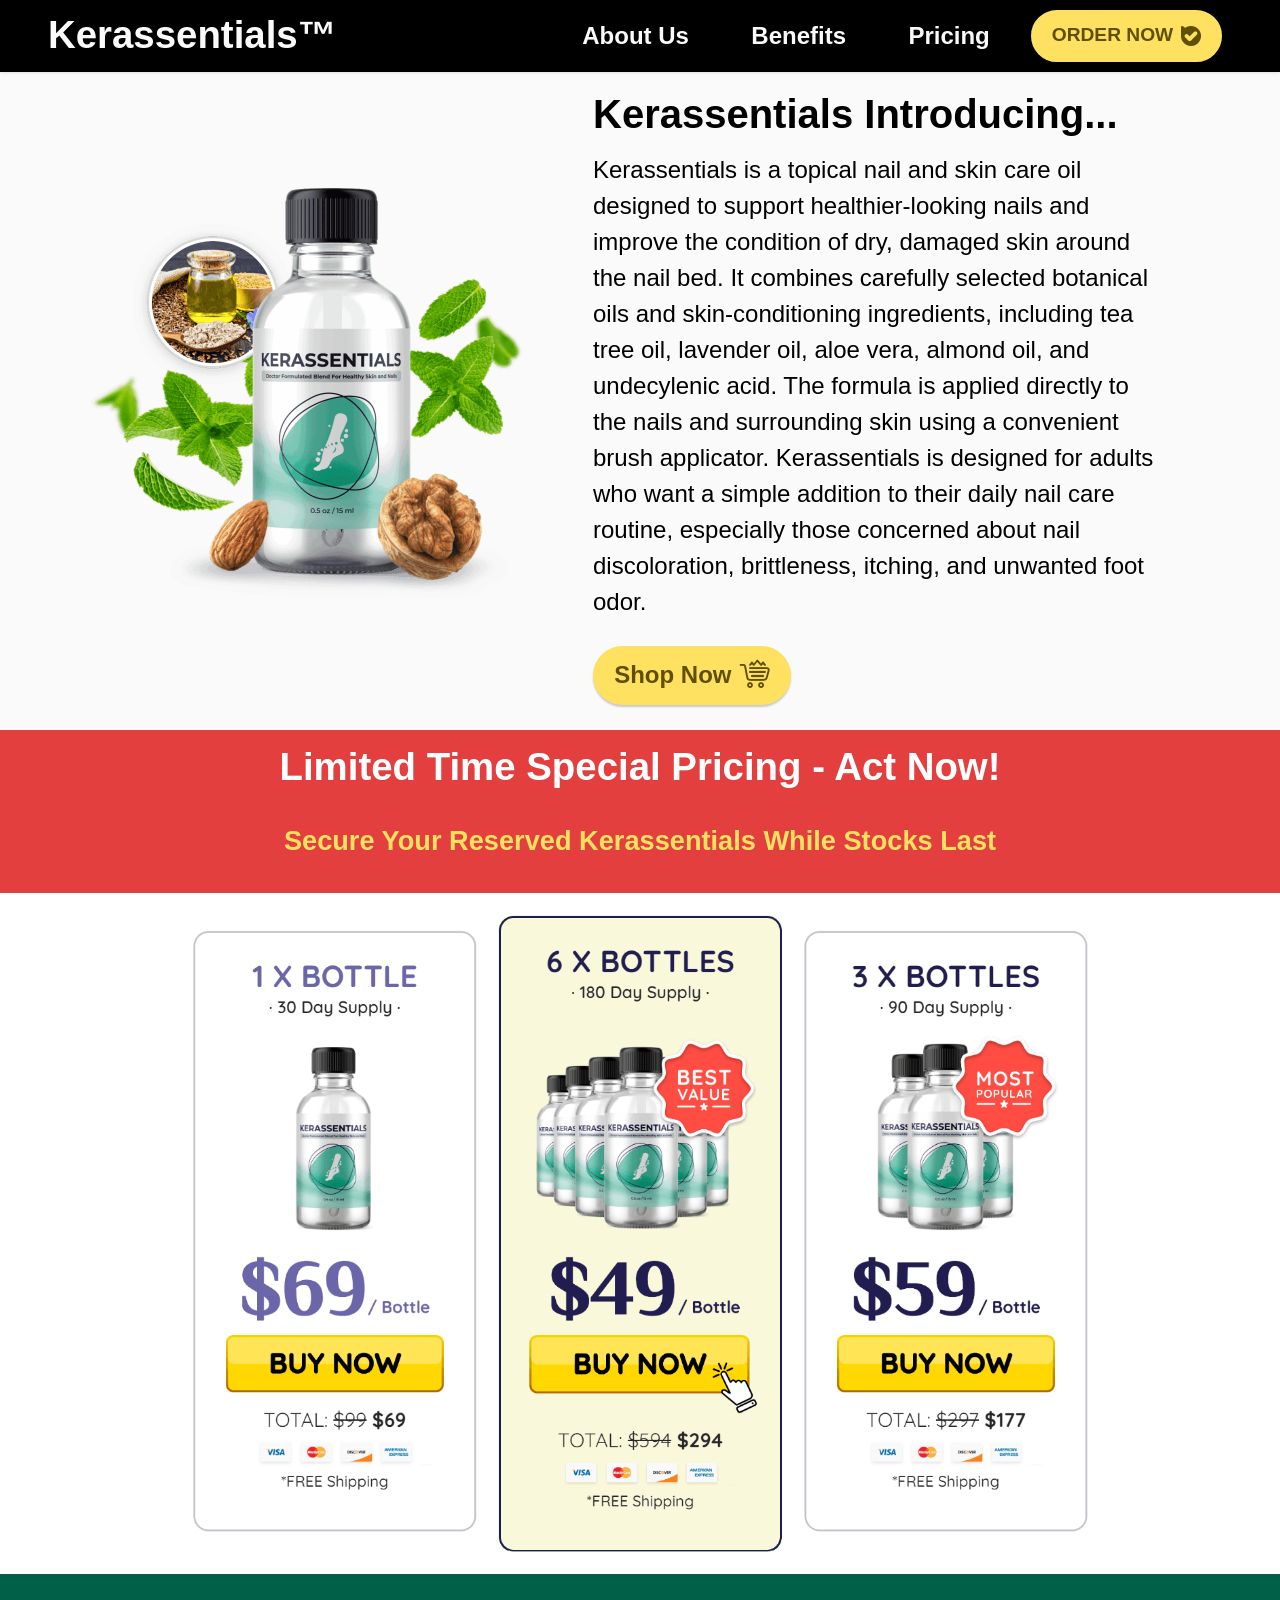
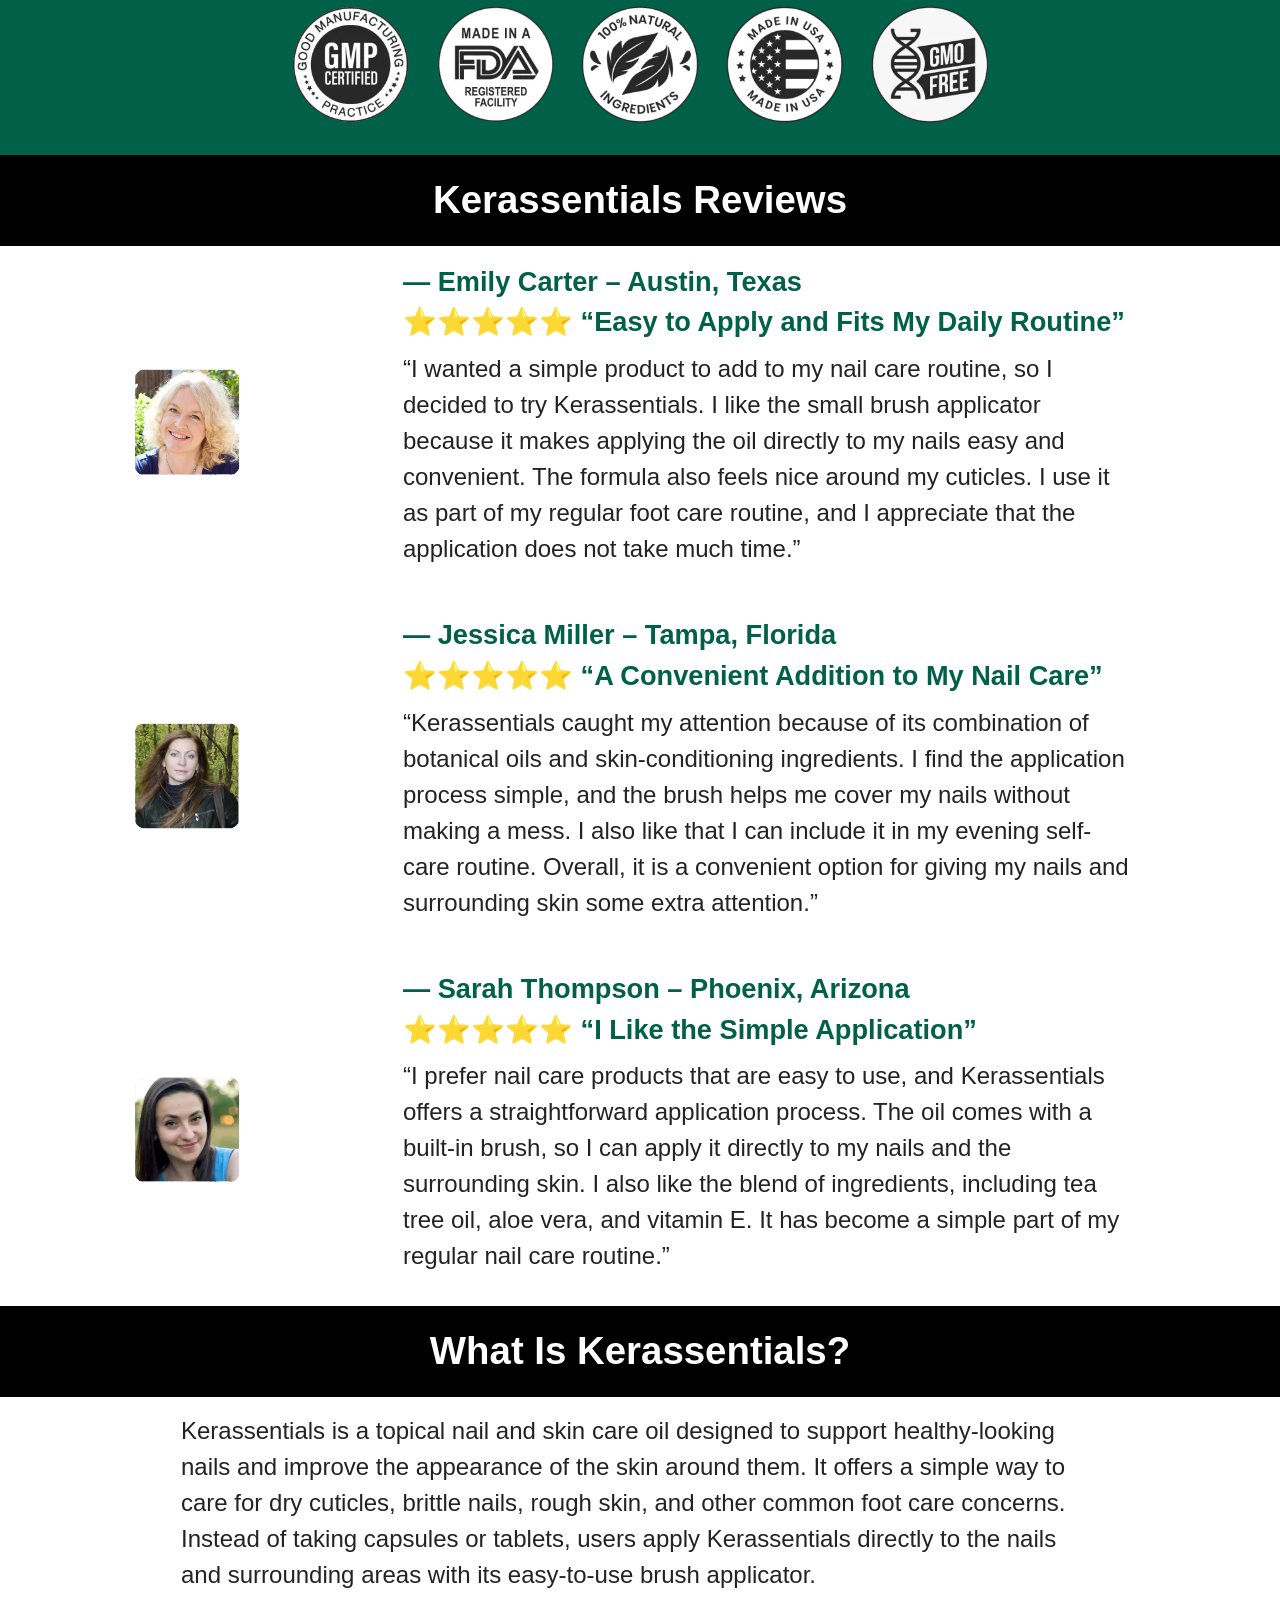
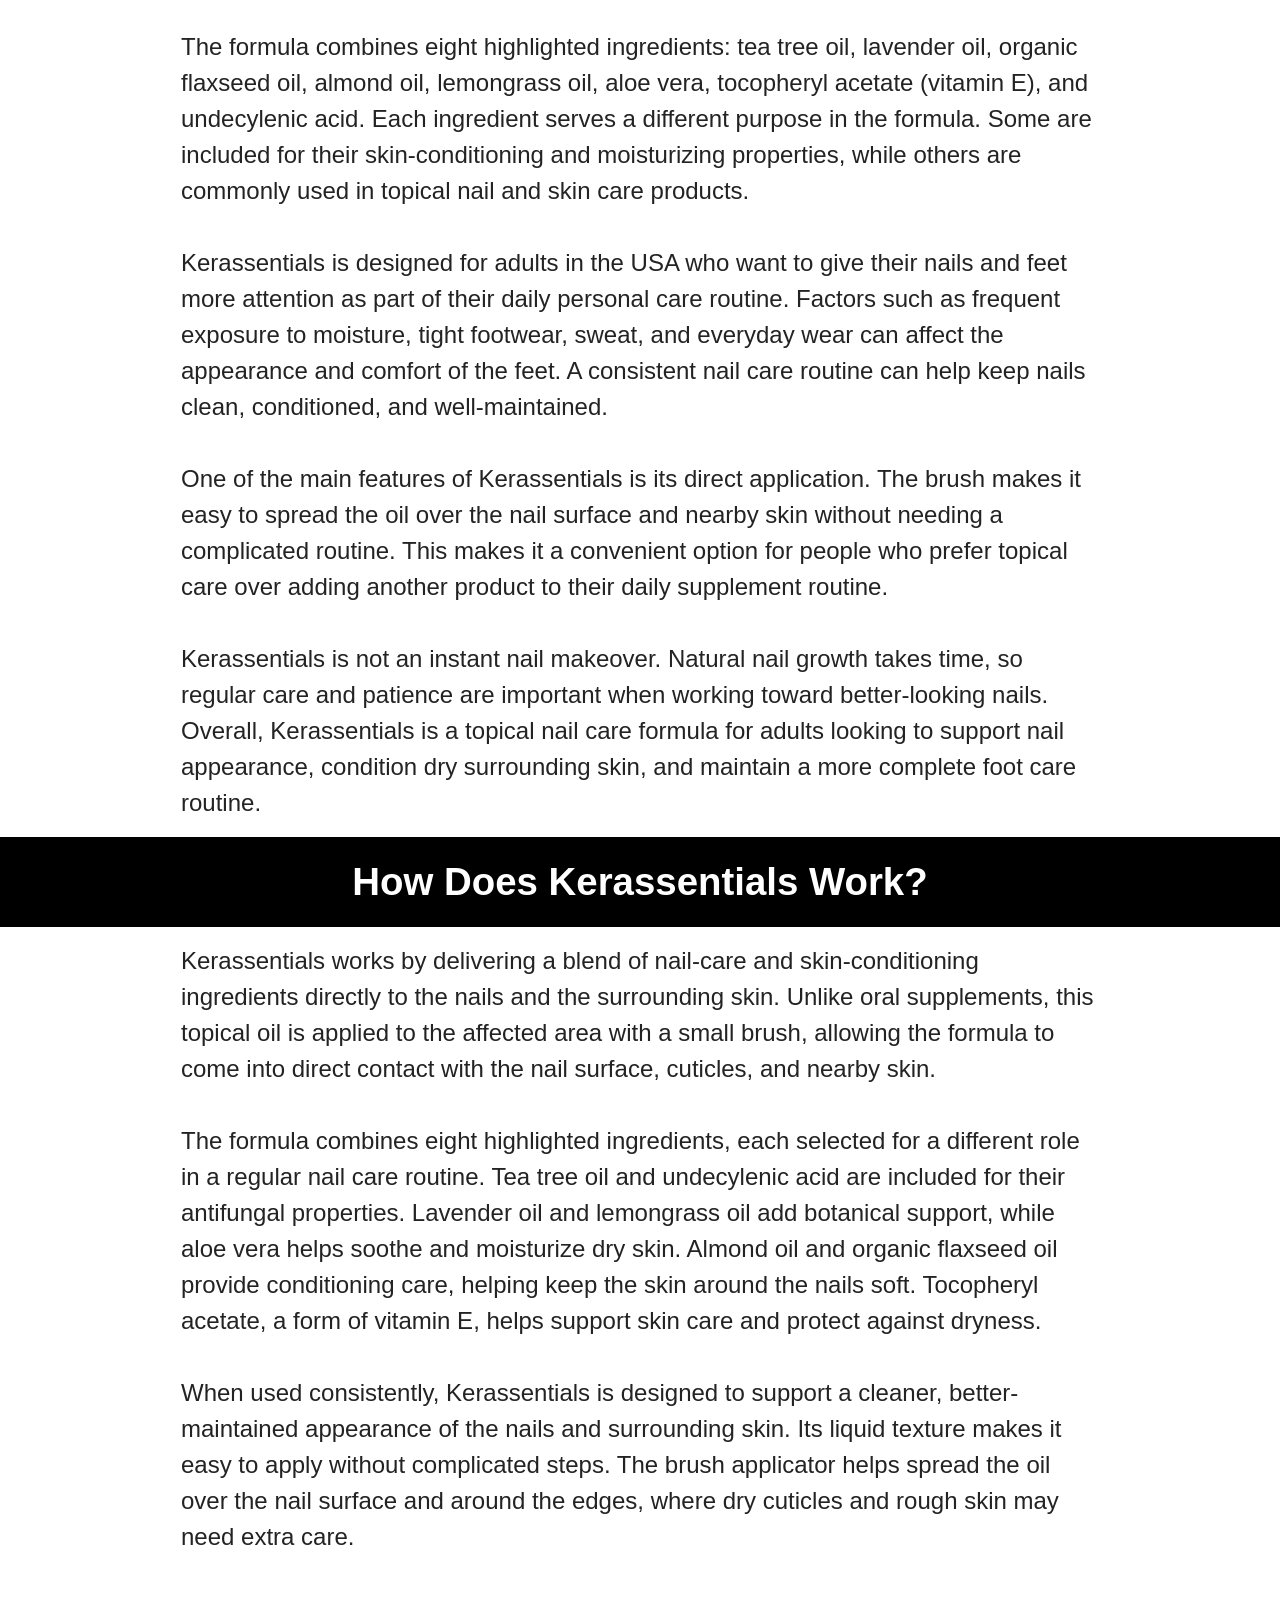
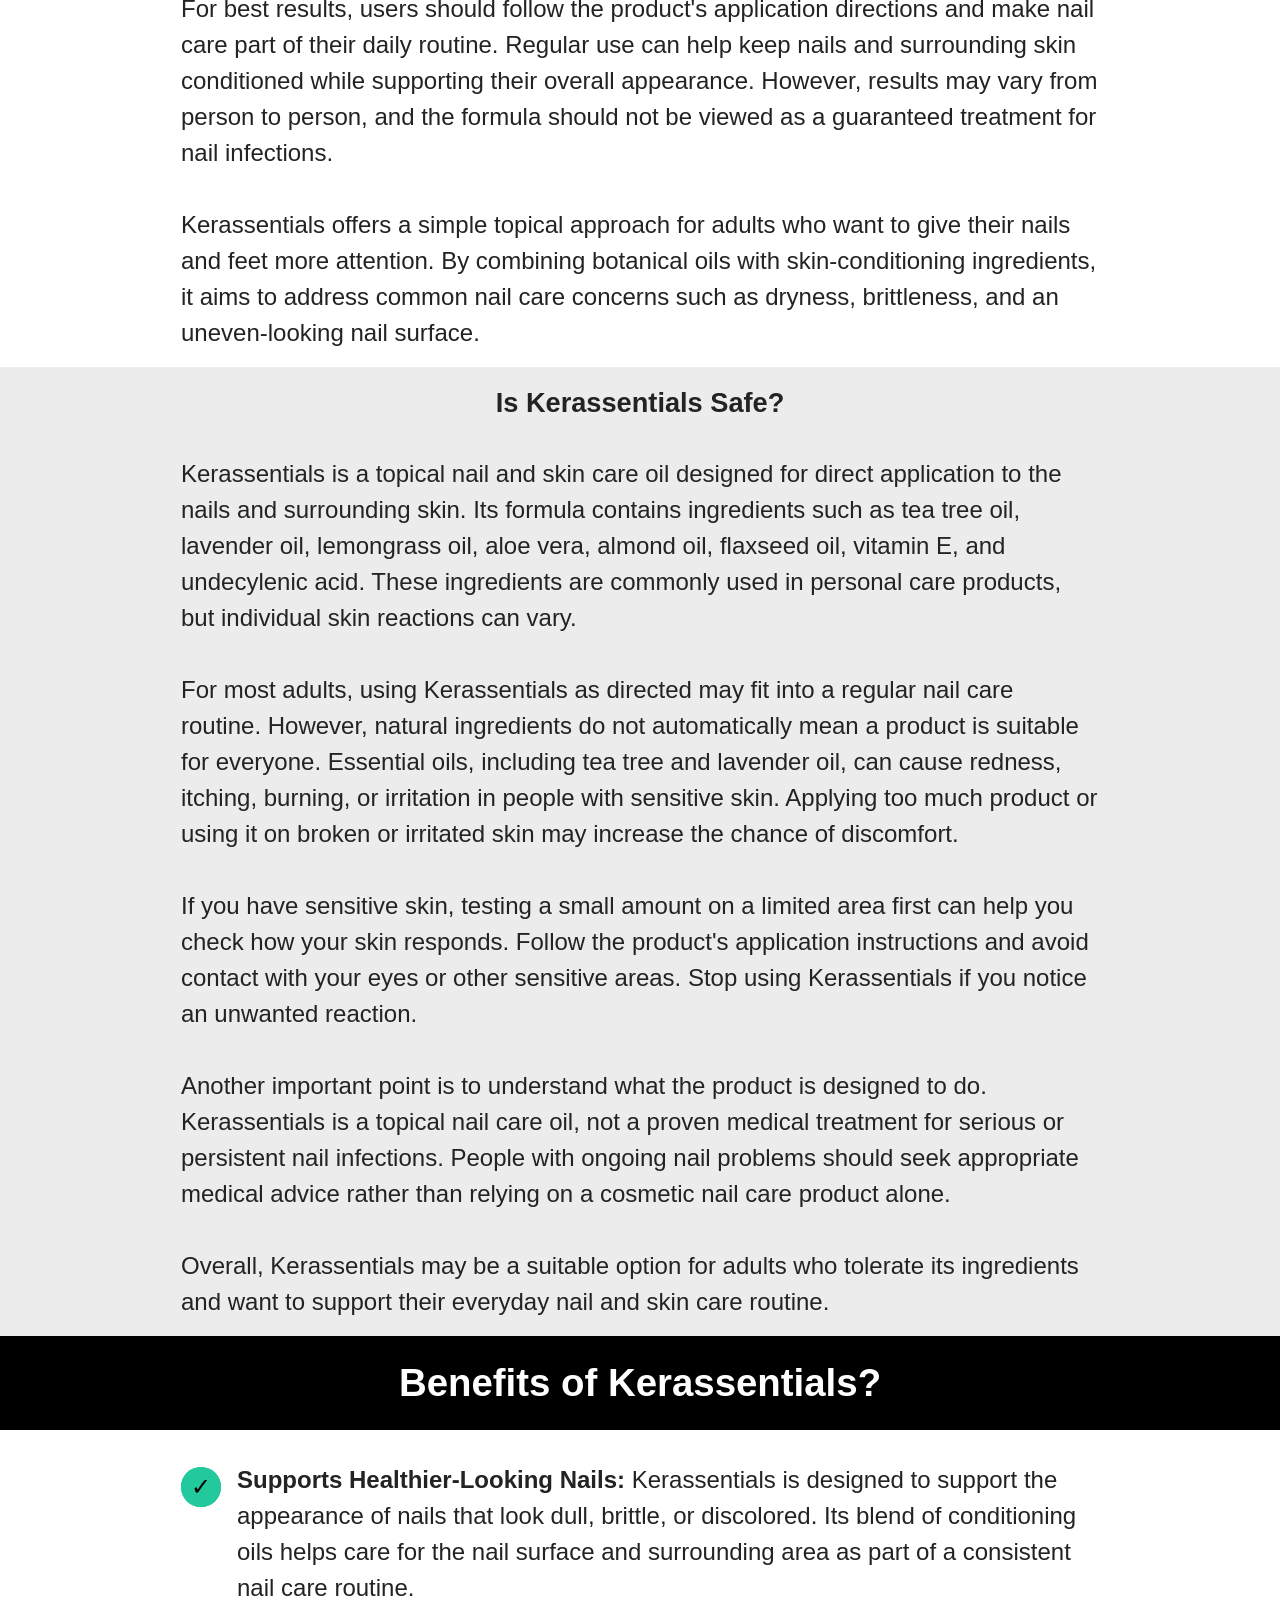
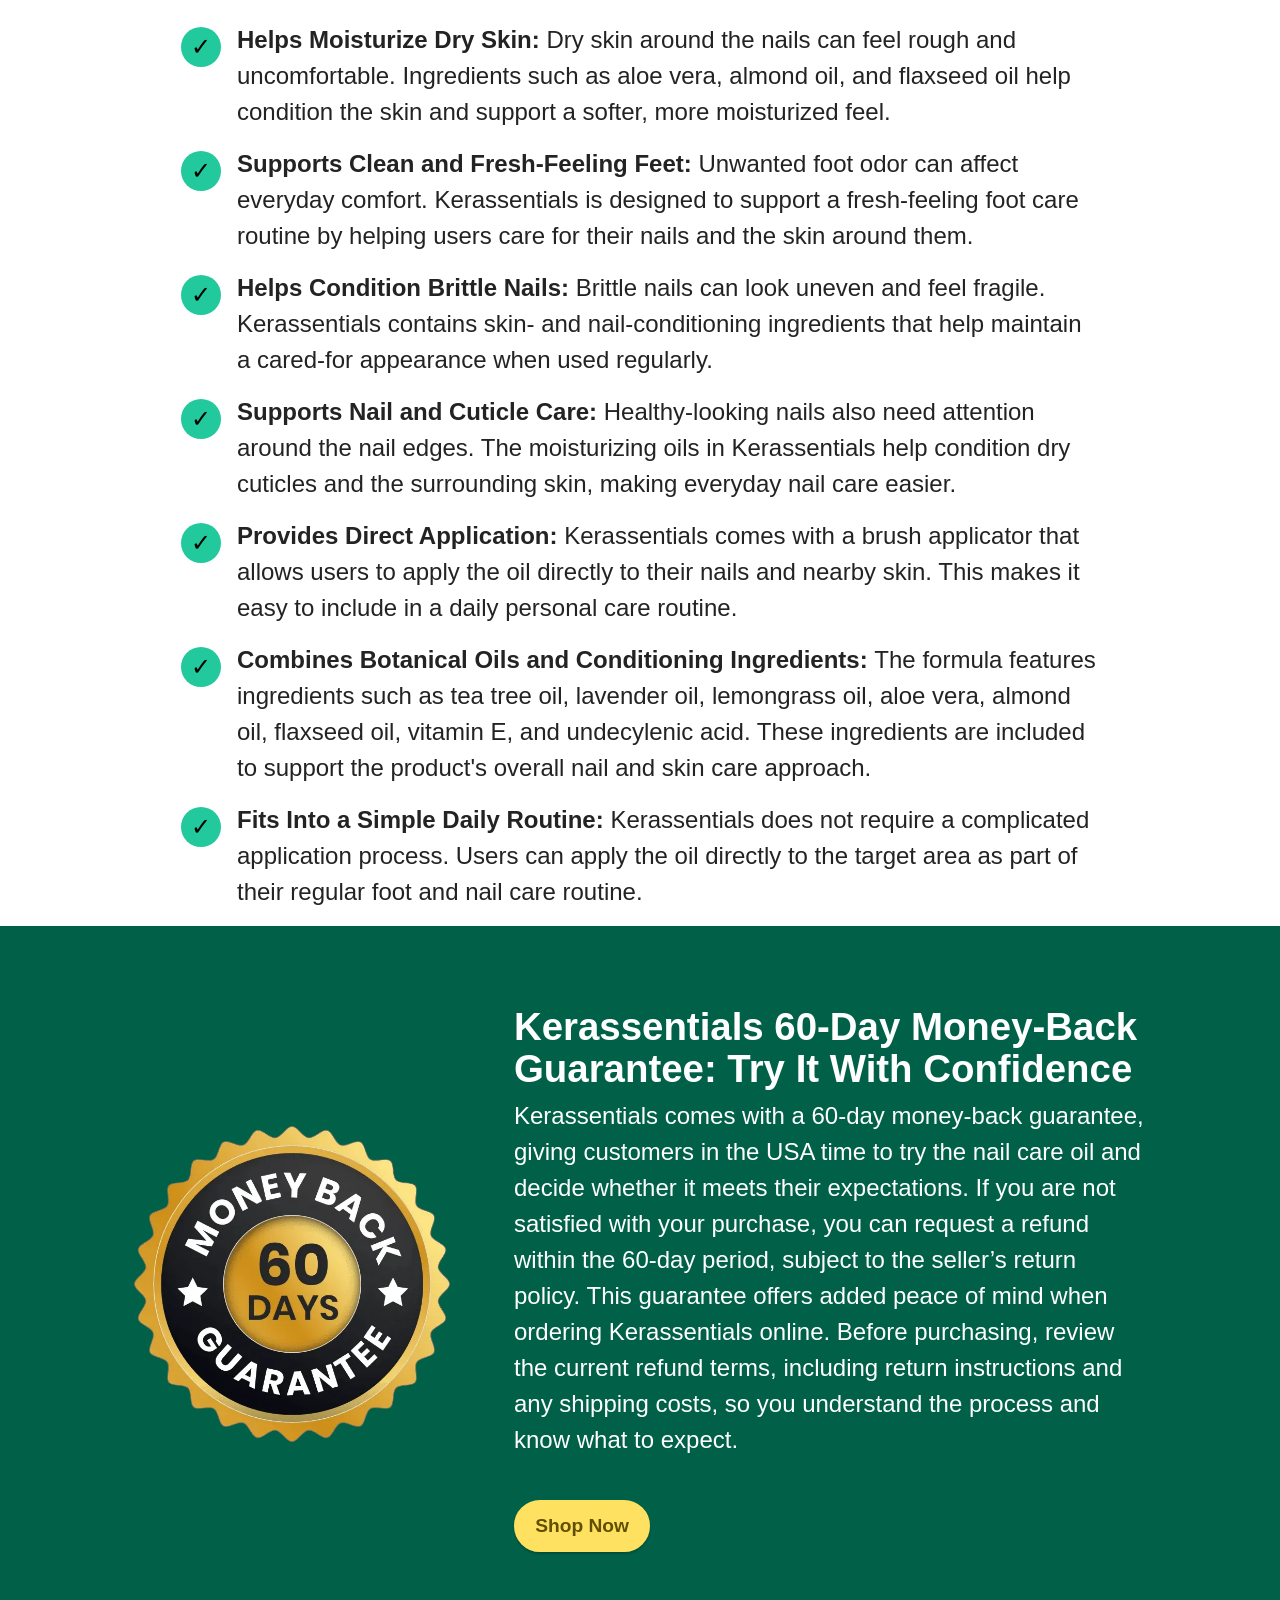
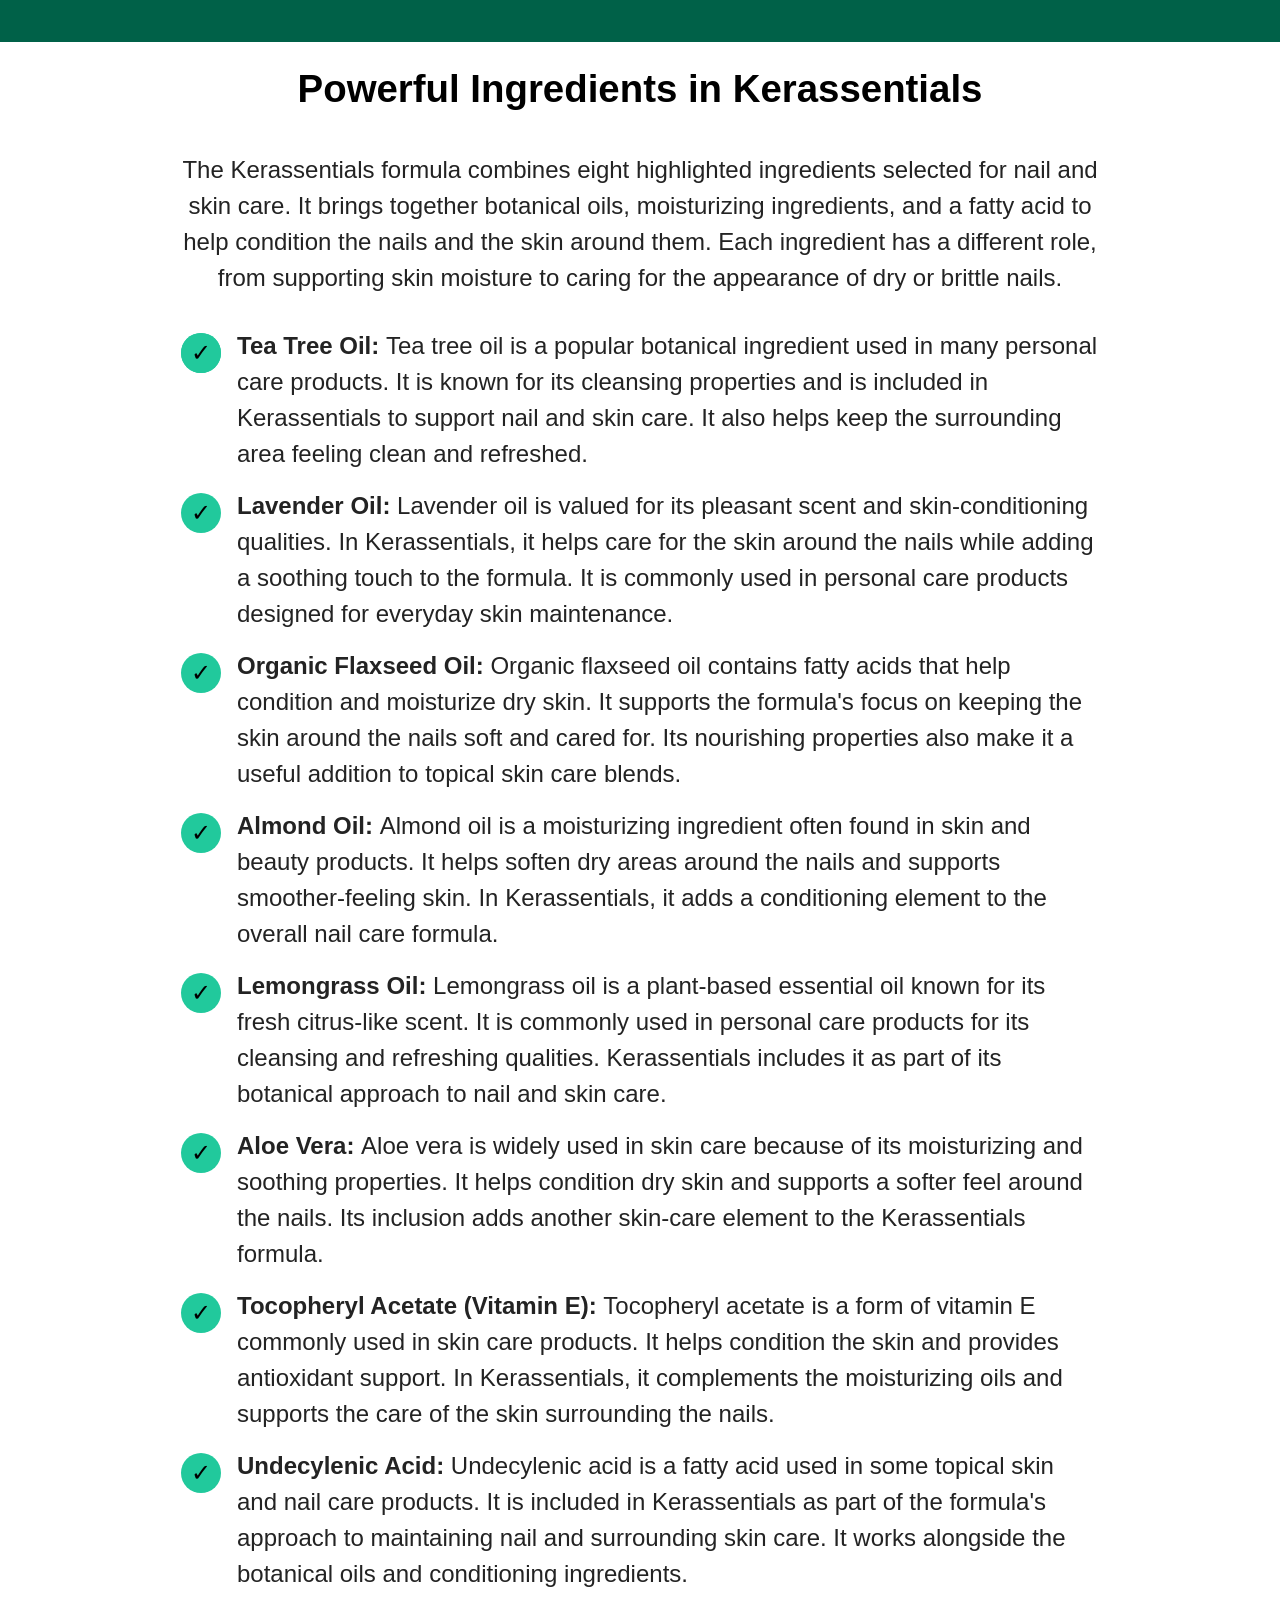
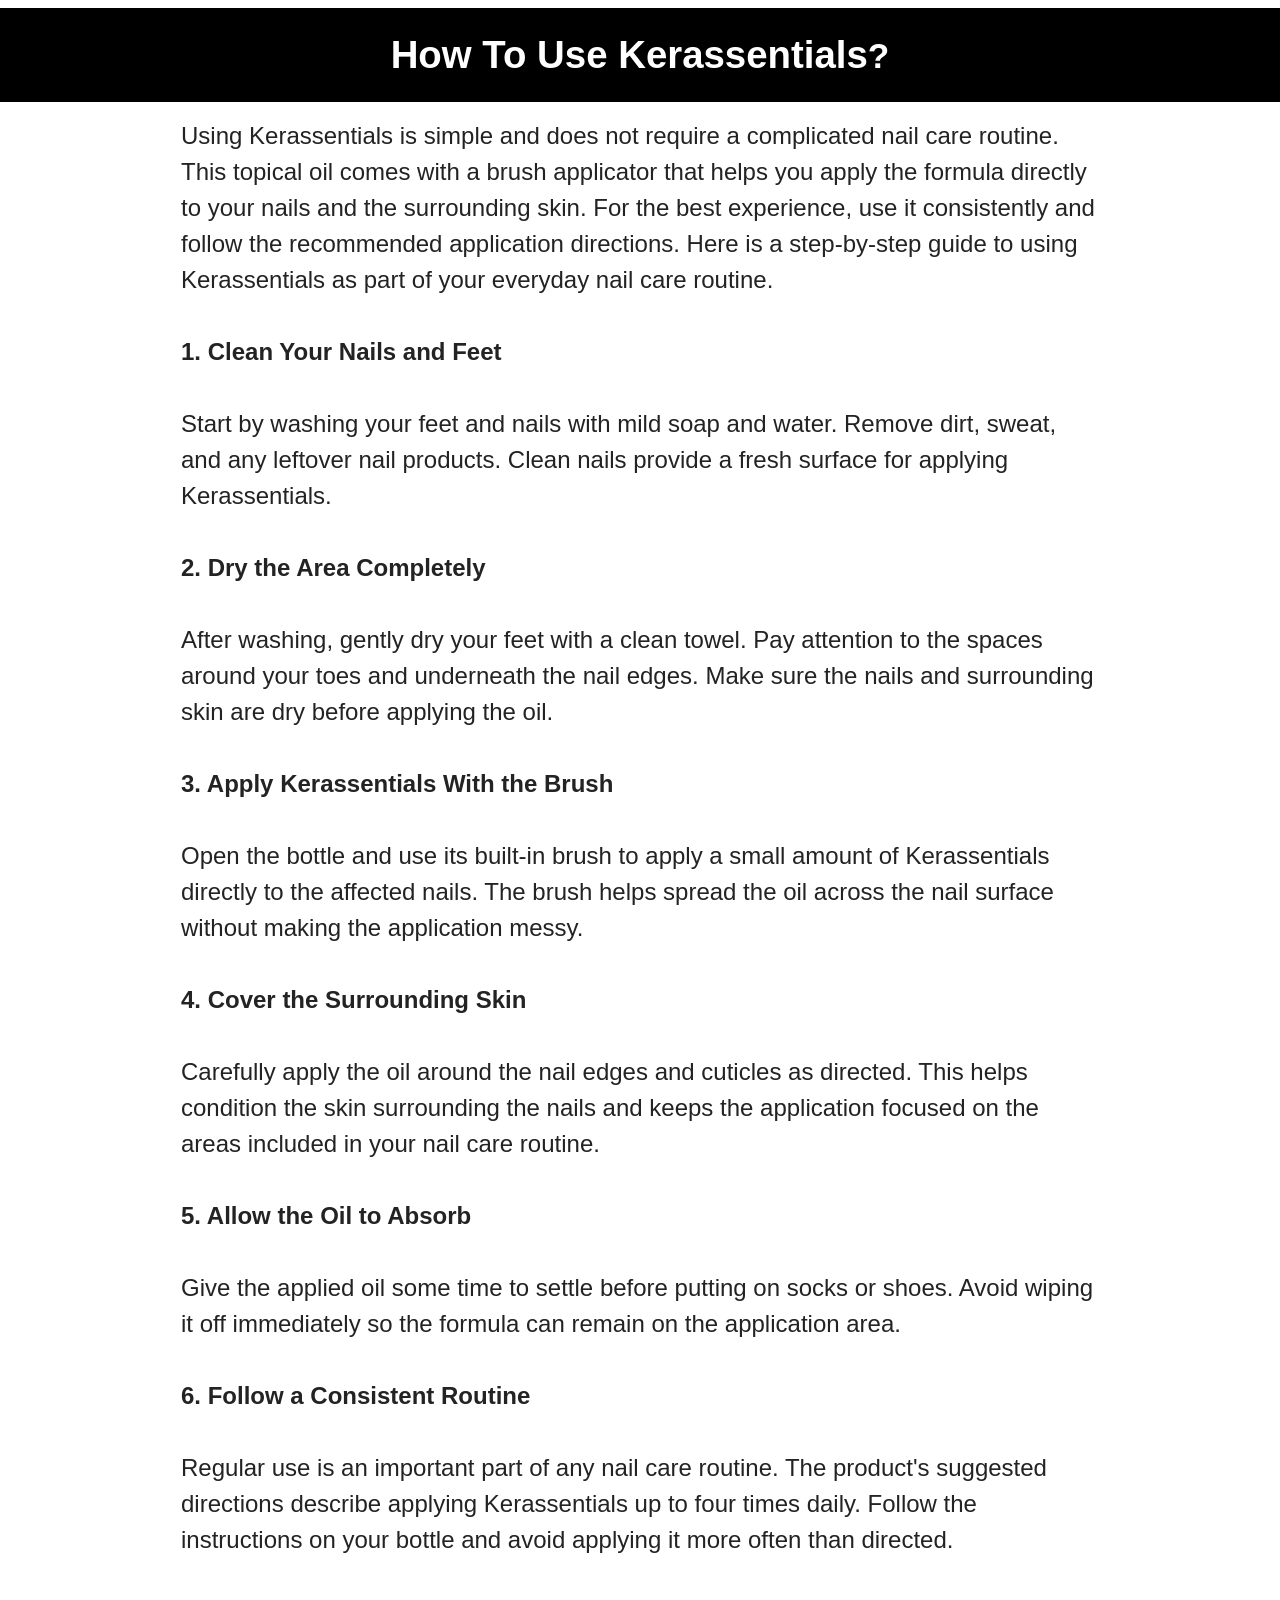
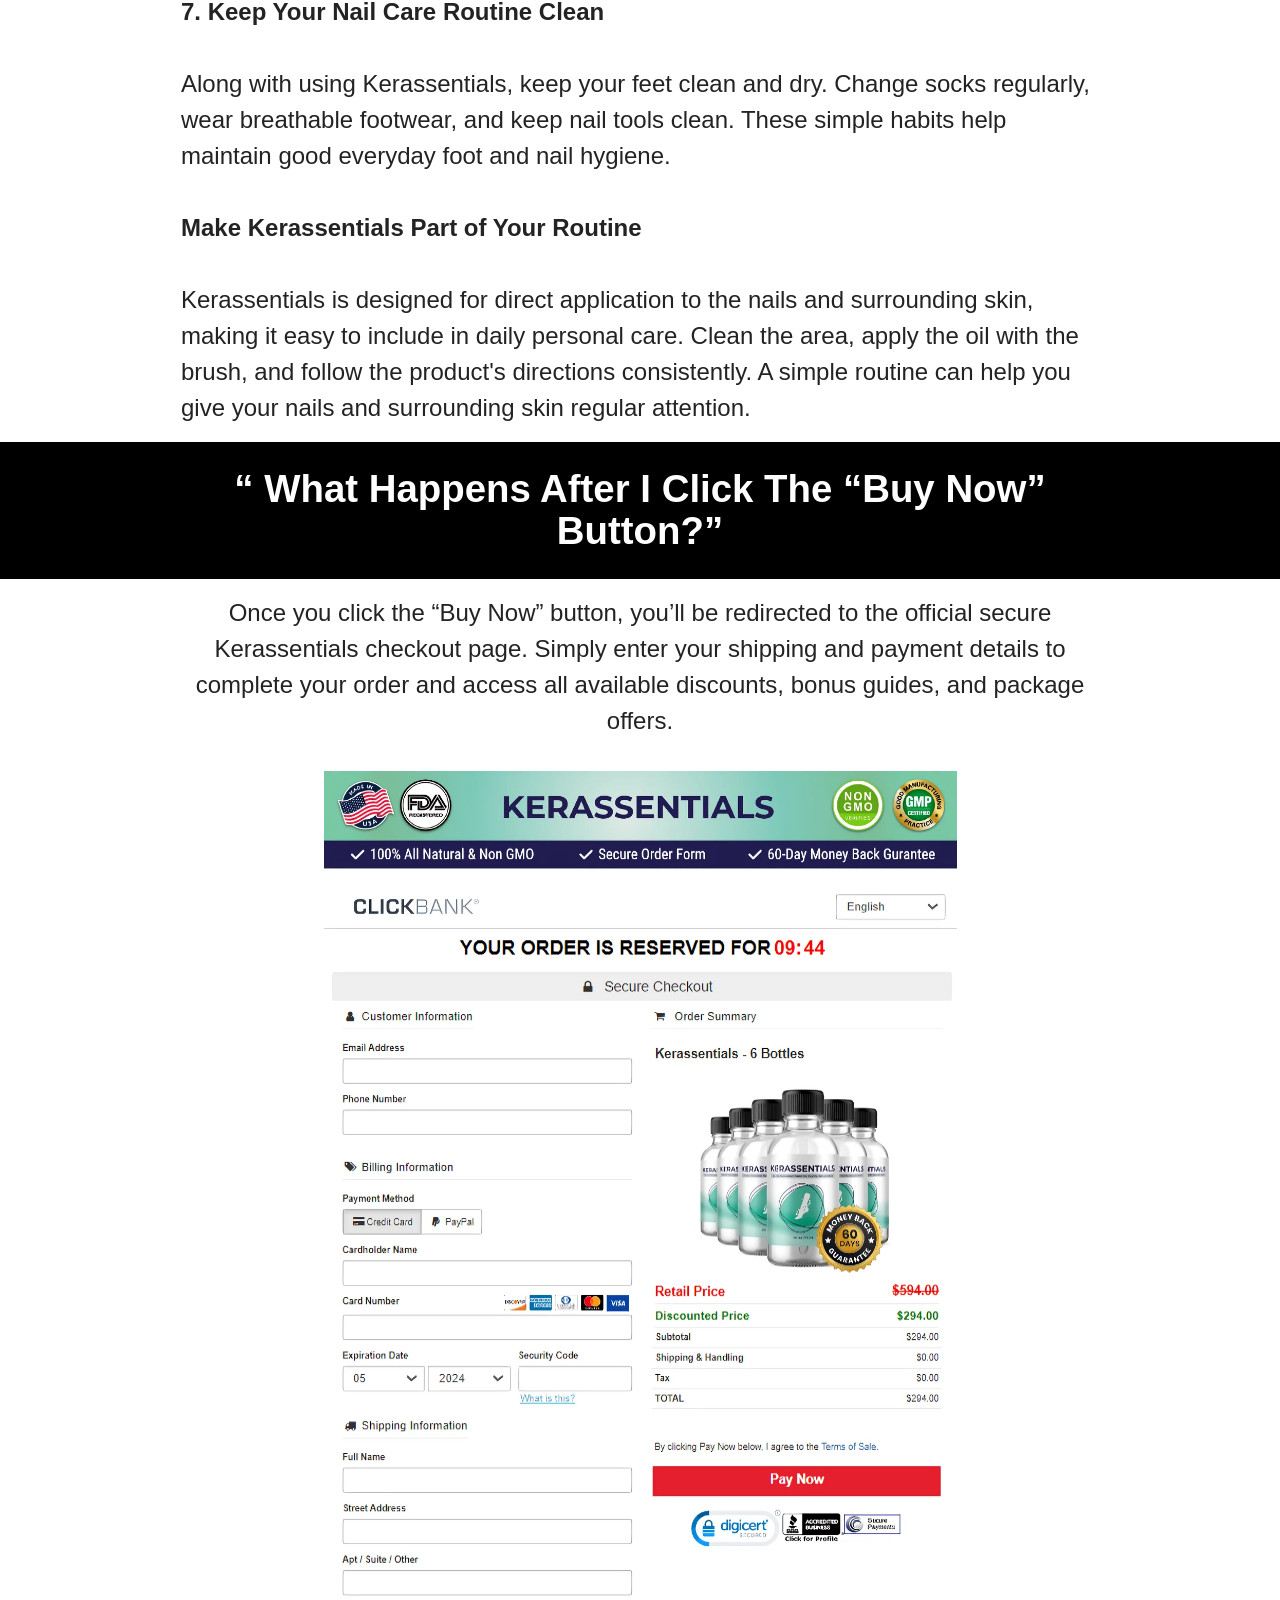
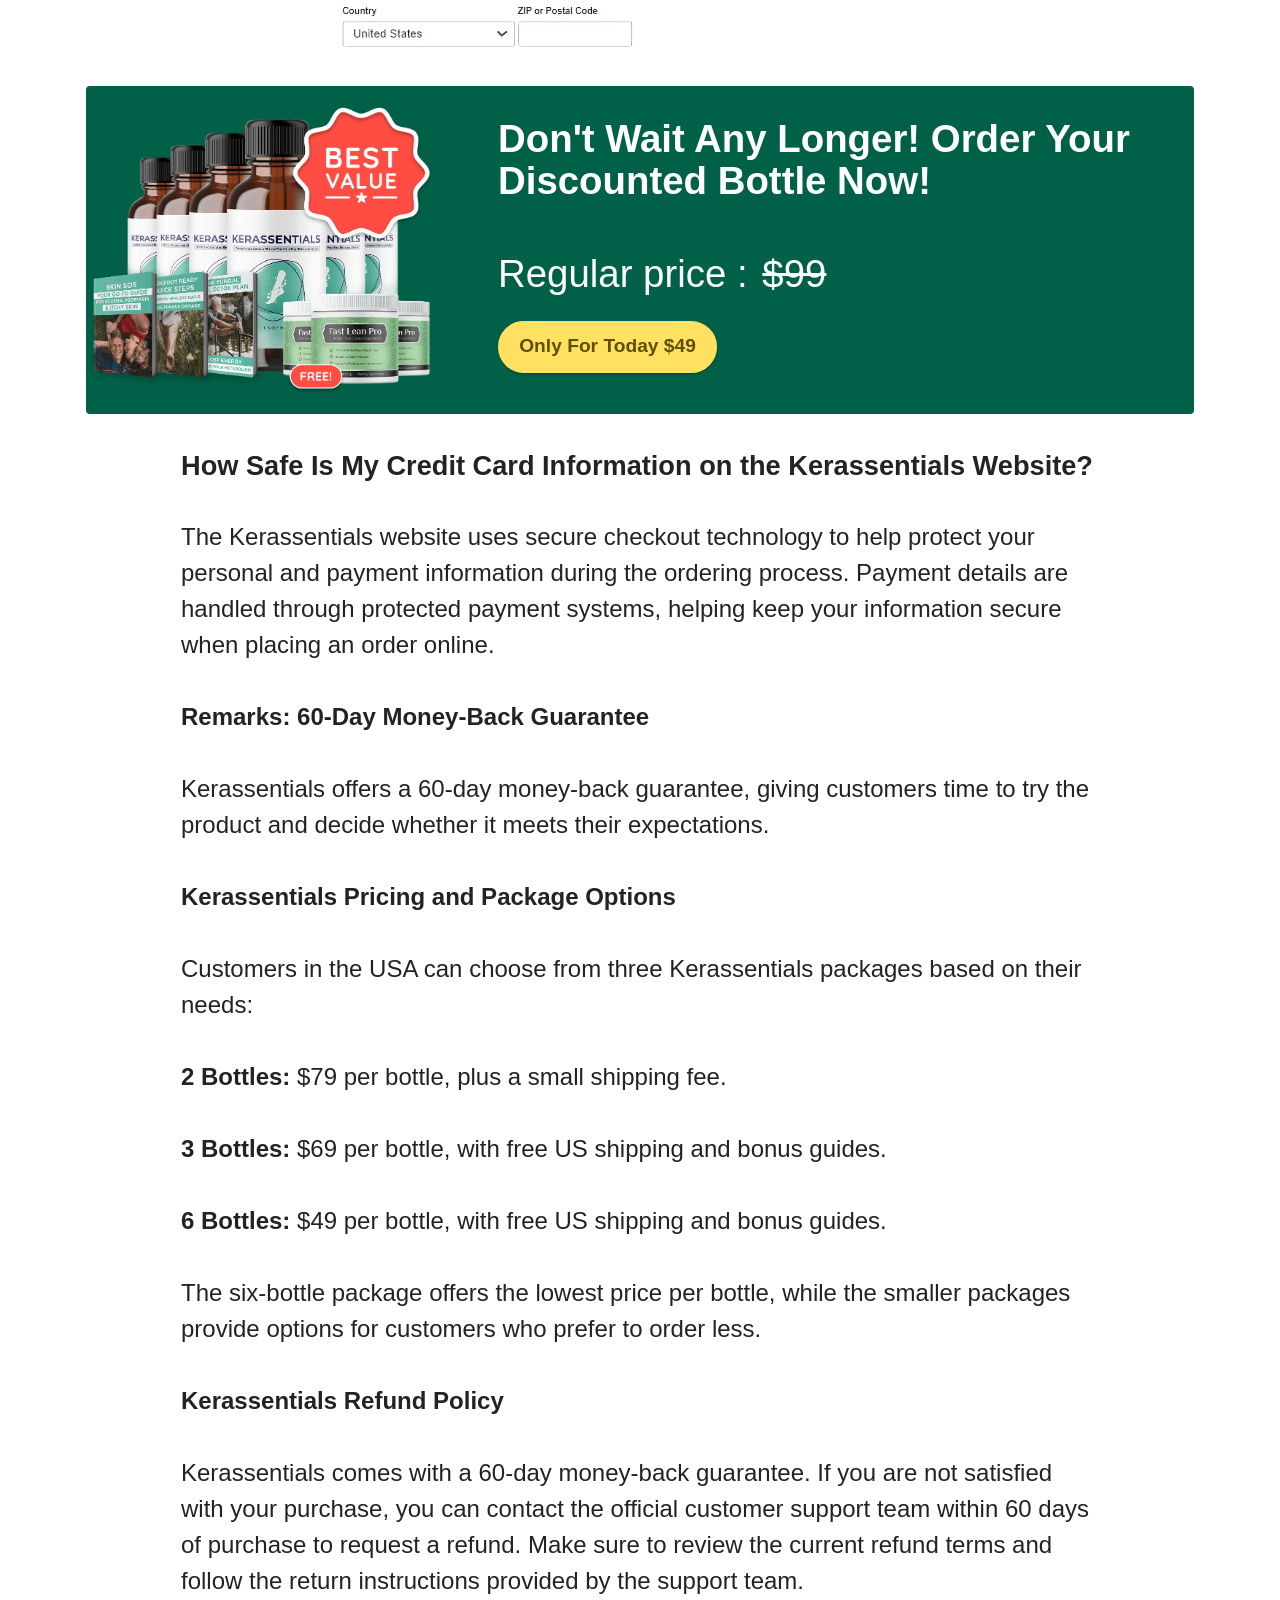
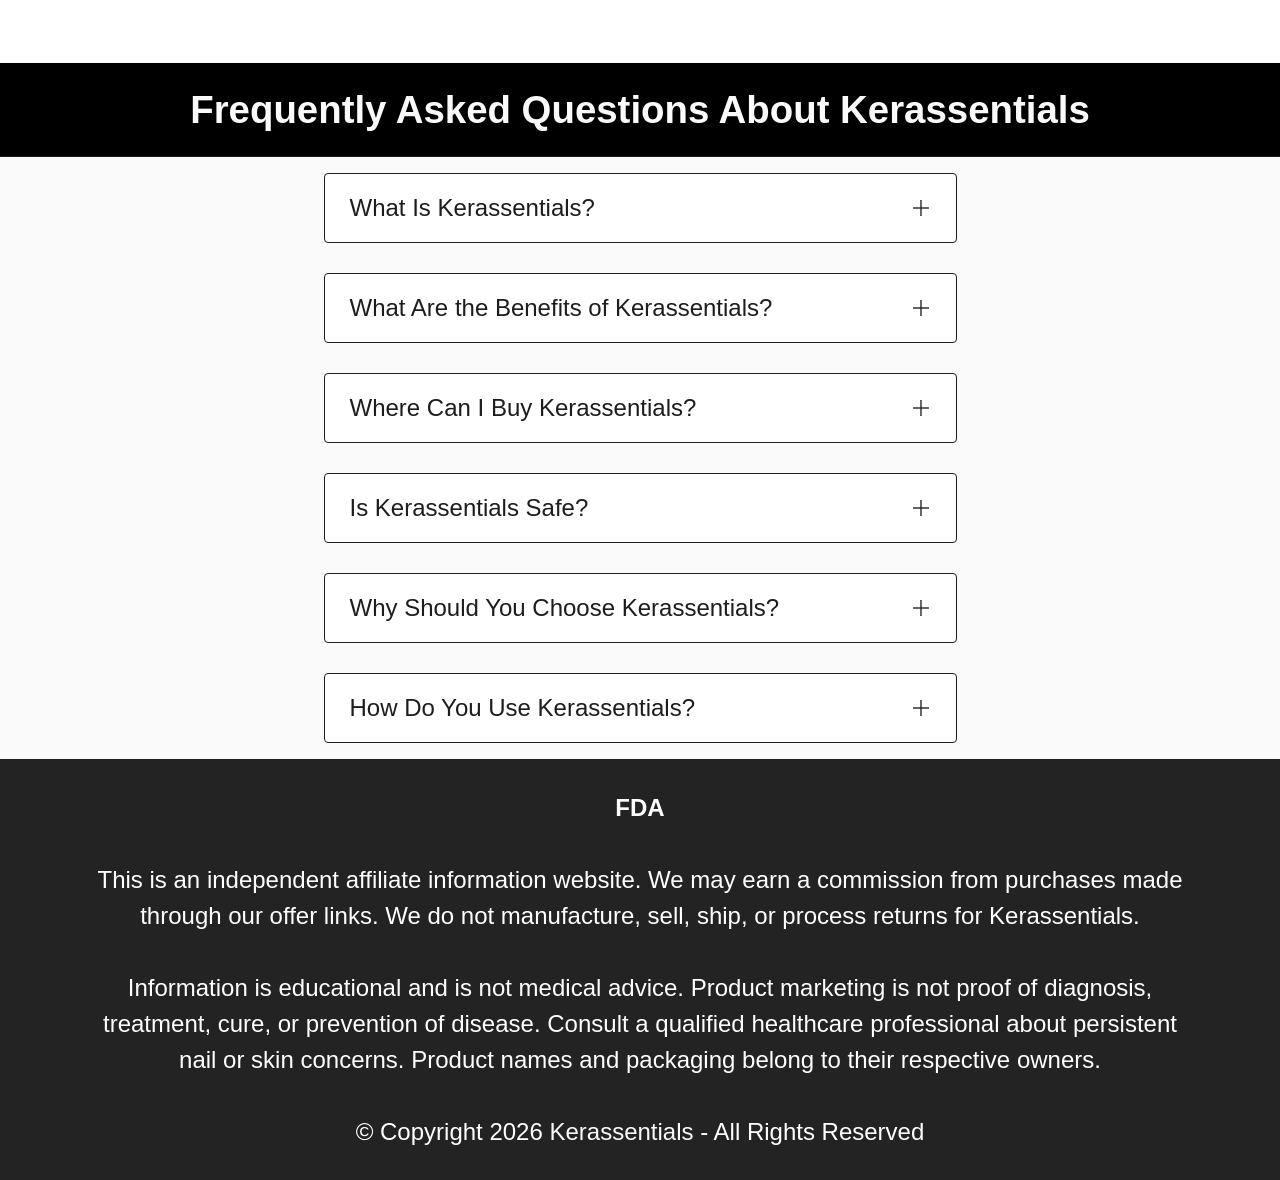
==== commit 2c49af1e: "Update index.html" ====
--- a/index.html
+++ b/index.html
@@ -28,7 +28,7 @@
   <link rel="stylesheet" href="assets/theme/css/style.css">
   <link rel="preload" href="https://fonts.googleapis.com/css?family=Josefin+Sans:100,200,300,400,500,600,700,100i,200i,300i,400i,500i,600i,700i&display=swap" as="style" onload="this.onload=null;this.rel='stylesheet'">
   <noscript><link rel="stylesheet" href="https://fonts.googleapis.com/css?family=Josefin+Sans:100,200,300,400,500,600,700,100i,200i,300i,400i,500i,600i,700i&display=swap"></noscript>
-  <link rel="preload" as="style" href="assets/mobirise/css/mbr-additional.css?v=7oUsqz"><link rel="stylesheet" href="assets/mobirise/css/mbr-additional.css?v=7oUsqz" type="text/css">
+  <link rel="preload" as="style" href="assets/mobirise/css/mbr-additional.css"><link rel="stylesheet" href="assets/mobirise/css/mbr-additional.css" type="text/css">
 
   <link rel="alternate" hreflang="en-us" href="https://en-kerassentials.vercel.app/" />
   <meta class="metaTagTop" name="author" content="Kerassentials" />
@@ -666,4 +666,4 @@
   
  <div id="scrollToTop" class="scrollToTop mbr-arrow-up"><a style="text-align: center;"><i class="mbr-arrow-up-icon mbr-arrow-up-icon-cm cm-icon cm-icon-smallarrow-up"></i></a></div>
   </body>
-</html>+</html>
--- a/assets/web/assets/mobirise-icons2/mobirise2.css
+++ b/assets/web/assets/mobirise-icons2/mobirise2.css
@@ -0,0 +1,499 @@
+@font-face {
+  font-family: 'Moririse2';
+  font-display: swap;
+  src:  url('mobirise2.eot?f2bix4');
+  src:  url('mobirise2.eot?f2bix4#iefix') format('embedded-opentype'),
+    url('mobirise2.woff2?f2bix4') format('woff2'),
+    url('mobirise2.woff?f2bix4') format('woff'),
+    url('mobirise2.ttf?f2bix4') format('truetype'),
+    url('mobirise2.svg?f2bix4#mobirise2') format('svg');
+  font-weight: normal;
+  font-style: normal;
+}
+
+[class^="mobi-"], [class*=" mobi-"] {
+  /* use !important to prevent issues with browser extensions that change fonts */
+  font-family: 'Moririse2' !important;
+  speak: none;
+  font-style: normal;
+  font-weight: normal;
+  font-variant: normal;
+  text-transform: none;
+  line-height: 1;
+
+  /* Better Font Rendering =========== */
+  -webkit-font-smoothing: antialiased;
+  -moz-osx-font-smoothing: grayscale;
+}
+
+.mobi-mbri-add-submenu:before {
+  content: "\e900";
+}
+.mobi-mbri-alert:before {
+  content: "\e901";
+}
+.mobi-mbri-align-center:before {
+  content: "\e902";
+}
+.mobi-mbri-align-justify:before {
+  content: "\e903";
+}
+.mobi-mbri-align-left:before {
+  content: "\e904";
+}
+.mobi-mbri-align-right:before {
+  content: "\e905";
+}
+.mobi-mbri-android:before {
+  content: "\e906";
+}
+.mobi-mbri-apple:before {
+  content: "\e907";
+}
+.mobi-mbri-arrow-down:before {
+  content: "\e908";
+}
+.mobi-mbri-arrow-next:before {
+  content: "\e909";
+}
+.mobi-mbri-arrow-prev:before {
+  content: "\e90a";
+}
+.mobi-mbri-arrow-up:before {
+  content: "\e90b";
+}
+.mobi-mbri-bold:before {
+  content: "\e90c";
+}
+.mobi-mbri-bookmark:before {
+  content: "\e90d";
+}
+.mobi-mbri-bootstrap:before {
+  content: "\e90e";
+}
+.mobi-mbri-briefcase:before {
+  content: "\e90f";
+}
+.mobi-mbri-browse:before {
+  content: "\e910";
+}
+.mobi-mbri-bulleted-list:before {
+  content: "\e911";
+}
+.mobi-mbri-calendar:before {
+  content: "\e912";
+}
+.mobi-mbri-camera:before {
+  content: "\e913";
+}
+.mobi-mbri-cart-add:before {
+  content: "\e914";
+}
+.mobi-mbri-cart-full:before {
+  content: "\e915";
+}
+.mobi-mbri-cash:before {
+  content: "\e916";
+}
+.mobi-mbri-change-style:before {
+  content: "\e917";
+}
+.mobi-mbri-chat:before {
+  content: "\e918";
+}
+.mobi-mbri-clock:before {
+  content: "\e919";
+}
+.mobi-mbri-close:before {
+  content: "\e91a";
+}
+.mobi-mbri-cloud:before {
+  content: "\e91b";
+}
+.mobi-mbri-code:before {
+  content: "\e91c";
+}
+.mobi-mbri-contact-form:before {
+  content: "\e91d";
+}
+.mobi-mbri-credit-card:before {
+  content: "\e91e";
+}
+.mobi-mbri-cursor-click:before {
+  content: "\e91f";
+}
+.mobi-mbri-cust-feedback:before {
+  content: "\e920";
+}
+.mobi-mbri-database:before {
+  content: "\e921";
+}
+.mobi-mbri-delivery:before {
+  content: "\e922";
+}
+.mobi-mbri-desktop:before {
+  content: "\e923";
+}
+.mobi-mbri-devices:before {
+  content: "\e924";
+}
+.mobi-mbri-down:before {
+  content: "\e925";
+}
+.mobi-mbri-download-2:before {
+  content: "\e926";
+}
+.mobi-mbri-download:before {
+  content: "\e927";
+}
+.mobi-mbri-drag-n-drop-2:before {
+  content: "\e928";
+}
+.mobi-mbri-drag-n-drop:before {
+  content: "\e929";
+}
+.mobi-mbri-edit-2:before {
+  content: "\e92a";
+}
+.mobi-mbri-edit:before {
+  content: "\e92b";
+}
+.mobi-mbri-error:before {
+  content: "\e92c";
+}
+.mobi-mbri-extension:before {
+  content: "\e92d";
+}
+.mobi-mbri-features:before {
+  content: "\e92e";
+}
+.mobi-mbri-file:before {
+  content: "\e92f";
+}
+.mobi-mbri-flag:before {
+  content: "\e930";
+}
+.mobi-mbri-folder:before {
+  content: "\e931";
+}
+.mobi-mbri-gift:before {
+  content: "\e932";
+}
+.mobi-mbri-github:before {
+  content: "\e933";
+}
+.mobi-mbri-globe-2:before {
+  content: "\e934";
+}
+.mobi-mbri-globe:before {
+  content: "\e935";
+}
+.mobi-mbri-growing-chart:before {
+  content: "\e936";
+}
+.mobi-mbri-hearth:before {
+  content: "\e937";
+}
+.mobi-mbri-help:before {
+  content: "\e938";
+}
+.mobi-mbri-home:before {
+  content: "\e939";
+}
+.mobi-mbri-hot-cup:before {
+  content: "\e93a";
+}
+.mobi-mbri-idea:before {
+  content: "\e93b";
+}
+.mobi-mbri-image-gallery:before {
+  content: "\e93c";
+}
+.mobi-mbri-image-slider:before {
+  content: "\e93d";
+}
+.mobi-mbri-info:before {
+  content: "\e93e";
+}
+.mobi-mbri-italic:before {
+  content: "\e93f";
+}
+.mobi-mbri-key:before {
+  content: "\e940";
+}
+.mobi-mbri-laptop:before {
+  content: "\e941";
+}
+.mobi-mbri-layers:before {
+  content: "\e942";
+}
+.mobi-mbri-left-right:before {
+  content: "\e943";
+}
+.mobi-mbri-left:before {
+  content: "\e944";
+}
+.mobi-mbri-letter:before {
+  content: "\e945";
+}
+.mobi-mbri-like:before {
+  content: "\e946";
+}
+.mobi-mbri-link:before {
+  content: "\e947";
+}
+.mobi-mbri-lock:before {
+  content: "\e948";
+}
+.mobi-mbri-login:before {
+  content: "\e949";
+}
+.mobi-mbri-logout:before {
+  content: "\e94a";
+}
+.mobi-mbri-magic-stick:before {
+  content: "\e94b";
+}
+.mobi-mbri-map-pin:before {
+  content: "\e94c";
+}
+.mobi-mbri-menu:before {
+  content: "\e94d";
+}
+.mobi-mbri-mobile-2:before {
+  content: "\e94e";
+}
+.mobi-mbri-mobile-horizontal:before {
+  content: "\e94f";
+}
+.mobi-mbri-mobile:before {
+  content: "\e950";
+}
+.mobi-mbri-mobirise:before {
+  content: "\e951";
+}
+.mobi-mbri-more-horizontal:before {
+  content: "\e952";
+}
+.mobi-mbri-more-vertical:before {
+  content: "\e953";
+}
+.mobi-mbri-music:before {
+  content: "\e954";
+}
+.mobi-mbri-new-file:before {
+  content: "\e955";
+}
+.mobi-mbri-numbered-list:before {
+  content: "\e956";
+}
+.mobi-mbri-opened-folder:before {
+  content: "\e957";
+}
+.mobi-mbri-pages:before {
+  content: "\e958";
+}
+.mobi-mbri-paper-plane:before {
+  content: "\e959";
+}
+.mobi-mbri-paperclip:before {
+  content: "\e95a";
+}
+.mobi-mbri-phone:before {
+  content: "\e95b";
+}
+.mobi-mbri-photo:before {
+  content: "\e95c";
+}
+.mobi-mbri-photos:before {
+  content: "\e95d";
+}
+.mobi-mbri-pin:before {
+  content: "\e95e";
+}
+.mobi-mbri-play:before {
+  content: "\e95f";
+}
+.mobi-mbri-plus:before {
+  content: "\e960";
+}
+.mobi-mbri-preview:before {
+  content: "\e961";
+}
+.mobi-mbri-print:before {
+  content: "\e962";
+}
+.mobi-mbri-protect:before {
+  content: "\e963";
+}
+.mobi-mbri-question:before {
+  content: "\e964";
+}
+.mobi-mbri-quote-left:before {
+  content: "\e965";
+}
+.mobi-mbri-quote-right:before {
+  content: "\e966";
+}
+.mobi-mbri-redo:before {
+  content: "\e967";
+}
+.mobi-mbri-refresh:before {
+  content: "\e968";
+}
+.mobi-mbri-responsive-2:before {
+  content: "\e969";
+}
+.mobi-mbri-responsive:before {
+  content: "\e96a";
+}
+.mobi-mbri-right:before {
+  content: "\e96b";
+}
+.mobi-mbri-rocket:before {
+  content: "\e96c";
+}
+.mobi-mbri-sad-face:before {
+  content: "\e96d";
+}
+.mobi-mbri-sale:before {
+  content: "\e96e";
+}
+.mobi-mbri-save:before {
+  content: "\e96f";
+}
+.mobi-mbri-search:before {
+  content: "\e970";
+}
+.mobi-mbri-setting-2:before {
+  content: "\e971";
+}
+.mobi-mbri-setting-3:before {
+  content: "\e972";
+}
+.mobi-mbri-setting:before {
+  content: "\e973";
+}
+.mobi-mbri-share:before {
+  content: "\e974";
+}
+.mobi-mbri-shopping-bag:before {
+  content: "\e975";
+}
+.mobi-mbri-shopping-basket:before {
+  content: "\e976";
+}
+.mobi-mbri-shopping-cart:before {
+  content: "\e977";
+}
+.mobi-mbri-sites:before {
+  content: "\e978";
+}
+.mobi-mbri-smile-face:before {
+  content: "\e979";
+}
+.mobi-mbri-speed:before {
+  content: "\e97a";
+}
+.mobi-mbri-star:before {
+  content: "\e97b";
+}
+.mobi-mbri-success:before {
+  content: "\e97c";
+}
+.mobi-mbri-sun:before {
+  content: "\e97d";
+}
+.mobi-mbri-sun2:before {
+  content: "\e97e";
+}
+.mobi-mbri-tablet-vertical:before {
+  content: "\e97f";
+}
+.mobi-mbri-tablet:before {
+  content: "\e980";
+}
+.mobi-mbri-target:before {
+  content: "\e981";
+}
+.mobi-mbri-timer:before {
+  content: "\e982";
+}
+.mobi-mbri-to-ftp:before {
+  content: "\e983";
+}
+.mobi-mbri-to-local-drive:before {
+  content: "\e984";
+}
+.mobi-mbri-touch-swipe:before {
+  content: "\e985";
+}
+.mobi-mbri-touch:before {
+  content: "\e986";
+}
+.mobi-mbri-trash:before {
+  content: "\e987";
+}
+.mobi-mbri-underline:before {
+  content: "\e988";
+}
+.mobi-mbri-undo:before {
+  content: "\e989";
+}
+.mobi-mbri-unlink:before {
+  content: "\e98a";
+}
+.mobi-mbri-unlock:before {
+  content: "\e98b";
+}
+.mobi-mbri-up-down:before {
+  content: "\e98c";
+}
+.mobi-mbri-up:before {
+  content: "\e98d";
+}
+.mobi-mbri-update:before {
+  content: "\e98e";
+}
+.mobi-mbri-upload-2:before {
+  content: "\e98f";
+}
+.mobi-mbri-upload:before {
+  content: "\e990";
+}
+.mobi-mbri-user-2:before {
+  content: "\e991";
+}
+.mobi-mbri-user:before {
+  content: "\e992";
+}
+.mobi-mbri-users:before {
+  content: "\e993";
+}
+.mobi-mbri-video-play:before {
+  content: "\e994";
+}
+.mobi-mbri-video:before {
+  content: "\e995";
+}
+.mobi-mbri-watch:before {
+  content: "\e996";
+}
+.mobi-mbri-website-theme-2:before {
+  content: "\e997";
+}
+.mobi-mbri-website-theme:before {
+  content: "\e998";
+}
+.mobi-mbri-wifi:before {
+  content: "\e999";
+}
+.mobi-mbri-windows:before {
+  content: "\e99a";
+}
+.mobi-mbri-zoom-in:before {
+  content: "\e99b";
+}
+.mobi-mbri-zoom-out:before {
+  content: "\e99c";
+}
--- a/assets/web/assets/mobirise-icons-bold/mobirise-icons-bold.css
+++ b/assets/web/assets/mobirise-icons-bold/mobirise-icons-bold.css
@@ -0,0 +1,478 @@
+@font-face {
+  font-family: 'mobirise-icons-bold';
+  font-display: swap;
+  src:  url('mobirise-icons-bold.eot?m1l4yr');
+  src:  url('mobirise-icons-bold.eot?m1l4yr#iefix') format('embedded-opentype'),
+    url('mobirise-icons-bold.woff2?m1l4yr') format('woff2'),
+    url('mobirise-icons-bold.woff?m1l4yr') format('woff'),
+    url('mobirise-icons-bold.ttf?m1l4yr') format('truetype'),
+    url('mobirise-icons-bold.svg?m1l4yr#mobirise-icons-bold') format('svg');
+  font-weight: normal;
+  font-style: normal;
+}
+
+[class^="mbrib-"], [class*="mbrib-"] {
+  /* use !important to prevent issues with browser extensions that change fonts */
+  font-family: 'mobirise-icons-bold' !important;
+  speak: none;
+  font-style: normal;
+  font-weight: normal;
+  font-variant: normal;
+  text-transform: none;
+  line-height: 1;
+
+  /* Better Font Rendering =========== */
+  -webkit-font-smoothing: antialiased;
+  -moz-osx-font-smoothing: grayscale;
+}
+
+.mbrib-add-submenu:before {
+  content: "\e900";
+}
+.mbrib-alert:before {
+  content: "\e901";
+}
+.mbrib-align-center:before {
+  content: "\e902";
+}
+.mbrib-align-justify:before {
+  content: "\e903";
+}
+.mbrib-align-left:before {
+  content: "\e904";
+}
+.mbrib-align-right:before {
+  content: "\e905";
+}
+.mbrib-android:before {
+  content: "\e906";
+}
+.mbrib-apple:before {
+  content: "\e907";
+}
+.mbrib-arrow-down:before {
+  content: "\e908";
+}
+.mbrib-arrow-next:before {
+  content: "\e909";
+}
+.mbrib-arrow-prev:before {
+  content: "\e90a";
+}
+.mbrib-arrow-up:before {
+  content: "\e90b";
+}
+.mbrib-bold:before {
+  content: "\e90c";
+}
+.mbrib-bookmark:before {
+  content: "\e90d";
+}
+.mbrib-bootstrap:before {
+  content: "\e90e";
+}
+.mbrib-briefcase:before {
+  content: "\e90f";
+}
+.mbrib-browse:before {
+  content: "\e910";
+}
+.mbrib-bulleted-list:before {
+  content: "\e911";
+}
+.mbrib-calendar:before {
+  content: "\e912";
+}
+.mbrib-camera:before {
+  content: "\e913";
+}
+.mbrib-cart-add:before {
+  content: "\e914";
+}
+.mbrib-cart-full:before {
+  content: "\e915";
+}
+.mbrib-cash:before {
+  content: "\e916";
+}
+.mbrib-change-style:before {
+  content: "\e917";
+}
+.mbrib-chat:before {
+  content: "\e918";
+}
+.mbrib-clock:before {
+  content: "\e919";
+}
+.mbrib-close:before {
+  content: "\e91a";
+}
+.mbrib-cloud:before {
+  content: "\e91b";
+}
+.mbrib-code:before {
+  content: "\e91c";
+}
+.mbrib-contact-form:before {
+  content: "\e91d";
+}
+.mbrib-credit-card:before {
+  content: "\e91e";
+}
+.mbrib-cursor-click:before {
+  content: "\e91f";
+}
+.mbrib-cust-feedback:before {
+  content: "\e920";
+}
+.mbrib-database:before {
+  content: "\e921";
+}
+.mbrib-delivery:before {
+  content: "\e922";
+}
+.mbrib-desktop:before {
+  content: "\e923";
+}
+.mbrib-devices:before {
+  content: "\e924";
+}
+.mbrib-down:before {
+  content: "\e925";
+}
+.mbrib-download:before {
+  content: "\e926";
+}
+.mbrib-drag-n-drop:before {
+  content: "\e927";
+}
+.mbrib-drag-n-drop2:before {
+  content: "\e928";
+}
+.mbrib-edit:before {
+  content: "\e929";
+}
+.mbrib-edit2:before {
+  content: "\e92a";
+}
+.mbrib-error:before {
+  content: "\e92b";
+}
+.mbrib-extension:before {
+  content: "\e92c";
+}
+.mbrib-features:before {
+  content: "\e92d";
+}
+.mbrib-file:before {
+  content: "\e92e";
+}
+.mbrib-flag:before {
+  content: "\e92f";
+}
+.mbrib-folder:before {
+  content: "\e930";
+}
+.mbrib-gift:before {
+  content: "\e931";
+}
+.mbrib-github:before {
+  content: "\e932";
+}
+.mbrib-globe-2:before {
+  content: "\e933";
+}
+.mbrib-globe:before {
+  content: "\e934";
+}
+.mbrib-growing-chart:before {
+  content: "\e935";
+}
+.mbrib-hearth:before {
+  content: "\e936";
+}
+.mbrib-help:before {
+  content: "\e937";
+}
+.mbrib-home:before {
+  content: "\e938";
+}
+.mbrib-hot-cup:before {
+  content: "\e939";
+}
+.mbrib-idea:before {
+  content: "\e93a";
+}
+.mbrib-image-gallery:before {
+  content: "\e93b";
+}
+.mbrib-image-slider:before {
+  content: "\e93c";
+}
+.mbrib-info:before {
+  content: "\e93d";
+}
+.mbrib-italic:before {
+  content: "\e93e";
+}
+.mbrib-key:before {
+  content: "\e93f";
+}
+.mbrib-laptop:before {
+  content: "\e940";
+}
+.mbrib-layers:before {
+  content: "\e941";
+}
+.mbrib-left-right:before {
+  content: "\e942";
+}
+.mbrib-left:before {
+  content: "\e943";
+}
+.mbrib-letter:before {
+  content: "\e944";
+}
+.mbrib-like:before {
+  content: "\e945";
+}
+.mbrib-link:before {
+  content: "\e946";
+}
+.mbrib-lock:before {
+  content: "\e947";
+}
+.mbrib-login:before {
+  content: "\e948";
+}
+.mbrib-logout:before {
+  content: "\e949";
+}
+.mbrib-magic-stick:before {
+  content: "\e94a";
+}
+.mbrib-map-pin:before {
+  content: "\e94b";
+}
+.mbrib-menu:before {
+  content: "\e94c";
+}
+.mbrib-mobile:before {
+  content: "\e94d";
+}
+.mbrib-mobile2:before {
+  content: "\e94e";
+}
+.mbrib-mobirise:before {
+  content: "\e94f";
+}
+.mbrib-more-horizontal:before {
+  content: "\e950";
+}
+.mbrib-more-vertical:before {
+  content: "\e951";
+}
+.mbrib-music:before {
+  content: "\e952";
+}
+.mbrib-new-file:before {
+  content: "\e953";
+}
+.mbrib-numbered-list:before {
+  content: "\e954";
+}
+.mbrib-opened-folder:before {
+  content: "\e955";
+}
+.mbrib-pages:before {
+  content: "\e956";
+}
+.mbrib-paper-plane:before {
+  content: "\e957";
+}
+.mbrib-paperclip:before {
+  content: "\e958";
+}
+.mbrib-photo:before {
+  content: "\e959";
+}
+.mbrib-photos:before {
+  content: "\e95a";
+}
+.mbrib-pin:before {
+  content: "\e95b";
+}
+.mbrib-play:before {
+  content: "\e95c";
+}
+.mbrib-plus:before {
+  content: "\e95d";
+}
+.mbrib-preview:before {
+  content: "\e95e";
+}
+.mbrib-print:before {
+  content: "\e95f";
+}
+.mbrib-protect:before {
+  content: "\e960";
+}
+.mbrib-question:before {
+  content: "\e961";
+}
+.mbrib-quote-left:before {
+  content: "\e962";
+}
+.mbrib-quote-right:before {
+  content: "\e963";
+}
+.mbrib-redo:before {
+  content: "\e964";
+}
+.mbrib-refresh:before {
+  content: "\e965";
+}
+.mbrib-responsive:before {
+  content: "\e966";
+}
+.mbrib-right:before {
+  content: "\e967";
+}
+.mbrib-rocket:before {
+  content: "\e968";
+}
+.mbrib-sad-face:before {
+  content: "\e969";
+}
+.mbrib-sale:before {
+  content: "\e96a";
+}
+.mbrib-save:before {
+  content: "\e96b";
+}
+.mbrib-search:before {
+  content: "\e96c";
+}
+.mbrib-setting:before {
+  content: "\e96d";
+}
+.mbrib-setting2:before {
+  content: "\e96e";
+}
+.mbrib-setting3:before {
+  content: "\e96f";
+}
+.mbrib-share:before {
+  content: "\e970";
+}
+.mbrib-shopping-bag:before {
+  content: "\e971";
+}
+.mbrib-shopping-basket:before {
+  content: "\e972";
+}
+.mbrib-shopping-cart:before {
+  content: "\e973";
+}
+.mbrib-sites:before {
+  content: "\e974";
+}
+.mbrib-smile-face:before {
+  content: "\e975";
+}
+.mbrib-speed:before {
+  content: "\e976";
+}
+.mbrib-star:before {
+  content: "\e977";
+}
+.mbrib-success:before {
+  content: "\e978";
+}
+.mbrib-sun:before {
+  content: "\e979";
+}
+.mbrib-sun2:before {
+  content: "\e97a";
+}
+.mbrib-tablet-vertical:before {
+  content: "\e97b";
+}
+.mbrib-tablet:before {
+  content: "\e97c";
+}
+.mbrib-target:before {
+  content: "\e97d";
+}
+.mbrib-timer:before {
+  content: "\e97e";
+}
+.mbrib-to-ftp:before {
+  content: "\e97f";
+}
+.mbrib-to-local-drive:before {
+  content: "\e980";
+}
+.mbrib-touch-swipe:before {
+  content: "\e981";
+}
+.mbrib-touch:before {
+  content: "\e982";
+}
+.mbrib-trash:before {
+  content: "\e983";
+}
+.mbrib-underline:before {
+  content: "\e984";
+}
+.mbrib-undo:before {
+  content: "\e985";
+}
+.mbrib-unlink:before {
+  content: "\e986";
+}
+.mbrib-unlock:before {
+  content: "\e987";
+}
+.mbrib-up-down:before {
+  content: "\e988";
+}
+.mbrib-up:before {
+  content: "\e989";
+}
+.mbrib-update:before {
+  content: "\e98a";
+}
+.mbrib-upload:before {
+  content: "\e98b";
+}
+.mbrib-user:before {
+  content: "\e98c";
+}
+.mbrib-user2:before {
+  content: "\e98d";
+}
+.mbrib-users:before {
+  content: "\e98e";
+}
+.mbrib-video-play:before {
+  content: "\e98f";
+}
+.mbrib-video:before {
+  content: "\e990";
+}
+.mbrib-watch:before {
+  content: "\e991";
+}
+.mbrib-website-theme:before {
+  content: "\e992";
+}
+.mbrib-wifi:before {
+  content: "\e993";
+}
+.mbrib-windows:before {
+  content: "\e994";
+}
+.mbrib-zoom-out:before {
+  content: "\e995";
+}
--- a/assets/dropdown/css/style.css
+++ b/assets/dropdown/css/style.css
@@ -0,0 +1,265 @@
+.navbar-dropdown {
+  left: 0;
+  padding: 0;
+  position: absolute;
+  right: 0;
+  top: 0;
+  transition: all 0.45s ease;
+  z-index: 1030;
+  background: #282828; }
+  .navbar-dropdown .navbar-logo {
+    margin-right: 0.8rem;
+    transition: margin 0.3s ease-in-out;
+    vertical-align: middle; }
+    .navbar-dropdown .navbar-logo img {
+      height: 3.125rem;
+      transition: all 0.3s ease-in-out; }
+    .navbar-dropdown .navbar-logo.mbr-iconfont {
+      font-size: 3.125rem;
+      line-height: 3.125rem; }
+  .navbar-dropdown .navbar-caption {
+    font-weight: 700;
+    white-space: normal;
+    vertical-align: -4px;
+    line-height: 3.125rem !important; }
+    .navbar-dropdown .navbar-caption, .navbar-dropdown .navbar-caption:hover {
+      color: inherit;
+      text-decoration: none; }
+  .navbar-dropdown .mbr-iconfont + .navbar-caption {
+    vertical-align: -1px; }
+  .navbar-dropdown.navbar-fixed-top {
+    position: fixed; }
+  .navbar-dropdown .navbar-brand span {
+    vertical-align: -4px; }
+  .navbar-dropdown.bg-color.transparent {
+    background: none; }
+  .navbar-dropdown.navbar-short .navbar-brand {
+    padding: 0.625rem 0; }
+    .navbar-dropdown.navbar-short .navbar-brand span {
+      vertical-align: -1px; }
+  .navbar-dropdown.navbar-short .navbar-caption {
+    line-height: 2.375rem !important;
+    vertical-align: -2px; }
+  .navbar-dropdown.navbar-short .navbar-logo {
+    margin-right: 0.5rem; }
+    .navbar-dropdown.navbar-short .navbar-logo img {
+      height: 2.375rem; }
+    .navbar-dropdown.navbar-short .navbar-logo.mbr-iconfont {
+      font-size: 2.375rem;
+      line-height: 2.375rem; }
+  .navbar-dropdown.navbar-short .mbr-table-cell {
+    height: 3.625rem; }
+  .navbar-dropdown .navbar-close {
+    left: 0.6875rem;
+    position: fixed;
+    top: 0.75rem;
+    z-index: 1000; }
+  .navbar-dropdown .hamburger-icon {
+    content: "";
+    display: inline-block;
+    vertical-align: middle;
+    width: 16px;
+    -webkit-box-shadow: 0 -6px 0 1px #282828,0 0 0 1px #282828,0 6px 0 1px #282828;
+    -moz-box-shadow: 0 -6px 0 1px #282828,0 0 0 1px #282828,0 6px 0 1px #282828;
+    box-shadow: 0 -6px 0 1px #282828,0 0 0 1px #282828,0 6px 0 1px #282828; }
+
+.dropdown-menu .dropdown-toggle[data-toggle="dropdown-submenu"]::after {
+  border-bottom: 0.35em solid transparent;
+  border-left: 0.35em solid;
+  border-right: 0;
+  border-top: 0.35em solid transparent;
+  margin-left: 0.3rem; }
+
+.dropdown-menu .dropdown-item:focus {
+  outline: 0; }
+
+.nav-dropdown {
+  font-size: 0.75rem;
+  font-weight: 500;
+  height: auto !important; }
+  .nav-dropdown .nav-btn {
+    padding-left: 1rem; }
+  .nav-dropdown .link {
+    margin: .667em 1.667em;
+    font-weight: 500;
+    padding: 0;
+    transition: color .2s ease-in-out; }
+    .nav-dropdown .link.dropdown-toggle {
+      margin-right: 2.583em; }
+      .nav-dropdown .link.dropdown-toggle::after {
+        margin-left: .25rem;
+        border-top: 0.35em solid;
+        border-right: 0.35em solid transparent;
+        border-left: 0.35em solid transparent;
+        border-bottom: 0; }
+      .nav-dropdown .link.dropdown-toggle[aria-expanded="true"] {
+        margin: 0;
+        padding: 0.667em 3.263em  0.667em 1.667em; }
+  .nav-dropdown .link::after,
+  .nav-dropdown .dropdown-item::after {
+    color: inherit; }
+  .nav-dropdown .btn {
+    font-size: 0.75rem;
+    font-weight: 700;
+    letter-spacing: 0;
+    margin-bottom: 0;
+    padding-left: 1.25rem;
+    padding-right: 1.25rem; }
+  .nav-dropdown .dropdown-menu {
+    border-radius: 0;
+    border: 0;
+    left: 0;
+    margin: 0;
+    padding-bottom: 1.25rem;
+    padding-top: 1.25rem;
+    position: relative; }
+  .nav-dropdown .dropdown-submenu {
+    margin-left: 0.125rem;
+    top: 0; }
+  .nav-dropdown .dropdown-item {
+    font-weight: 500;
+    line-height: 2;
+    padding: 0.3846em 4.615em 0.3846em 1.5385em;
+    position: relative;
+    transition: color .2s ease-in-out, background-color .2s ease-in-out; }
+    .nav-dropdown .dropdown-item::after {
+      margin-top: -0.3077em;
+      position: absolute;
+      right: 1.1538em;
+      top: 50%; }
+    .nav-dropdown .dropdown-item:focus, .nav-dropdown .dropdown-item:hover {
+      background: none; }
+
+@media (max-width: 767px) {
+  .nav-dropdown.navbar-toggleable-sm {
+    bottom: 0;
+    display: none;
+    left: 0;
+    overflow-x: hidden;
+    position: fixed;
+    top: 0;
+    transform: translateX(-100%);
+    -ms-transform: translateX(-100%);
+    -webkit-transform: translateX(-100%);
+    width: 18.75rem;
+    z-index: 999; } }
+.nav-dropdown.navbar-toggleable-xl {
+  bottom: 0;
+  display: none;
+  left: 0;
+  overflow-x: hidden;
+  position: fixed;
+  top: 0;
+  transform: translateX(-100%);
+  -ms-transform: translateX(-100%);
+  -webkit-transform: translateX(-100%);
+  width: 18.75rem;
+  z-index: 999; }
+
+.nav-dropdown-sm {
+  display: block !important;
+  overflow-x: hidden;
+  overflow: auto;
+  padding-top: 3.875rem; }
+  .nav-dropdown-sm::after {
+    content: "";
+    display: block;
+    height: 3rem;
+    width: 100%; }
+  .nav-dropdown-sm.collapse.in ~ .navbar-close {
+    display: block !important; }
+  .nav-dropdown-sm.collapsing, .nav-dropdown-sm.collapse.in {
+    transform: translateX(0);
+    -ms-transform: translateX(0);
+    -webkit-transform: translateX(0);
+    transition: all 0.25s ease-out;
+    -webkit-transition: all 0.25s ease-out;
+    background: #282828; }
+  .nav-dropdown-sm.collapsing[aria-expanded="false"] {
+    transform: translateX(-100%);
+    -ms-transform: translateX(-100%);
+    -webkit-transform: translateX(-100%); }
+  .nav-dropdown-sm .nav-item {
+    display: block;
+    margin-left: 0 !important;
+    padding-left: 0; }
+  .nav-dropdown-sm .link,
+  .nav-dropdown-sm .dropdown-item {
+    border-top: 1px dotted rgba(255, 255, 255, 0.1);
+    font-size: 0.8125rem;
+    line-height: 1.6;
+    margin: 0 !important;
+    padding: 0.875rem 2.4rem 0.875rem 1.5625rem !important;
+    position: relative;
+    white-space: normal; }
+    .nav-dropdown-sm .link:focus, .nav-dropdown-sm .link:hover,
+    .nav-dropdown-sm .dropdown-item:focus,
+    .nav-dropdown-sm .dropdown-item:hover {
+      background: rgba(0, 0, 0, 0.2) !important;
+      color: #c0a375; }
+  .nav-dropdown-sm .nav-btn {
+    position: relative;
+    padding: 1.5625rem 1.5625rem 0 1.5625rem; }
+    .nav-dropdown-sm .nav-btn::before {
+      border-top: 1px dotted rgba(255, 255, 255, 0.1);
+      content: "";
+      left: 0;
+      position: absolute;
+      top: 0;
+      width: 100%; }
+    .nav-dropdown-sm .nav-btn + .nav-btn {
+      padding-top: 0.625rem; }
+      .nav-dropdown-sm .nav-btn + .nav-btn::before {
+        display: none; }
+  .nav-dropdown-sm .btn {
+    padding: 0.625rem 0; }
+  .nav-dropdown-sm .dropdown-toggle[data-toggle="dropdown-submenu"]::after {
+    margin-left: .25rem;
+    border-top: 0.35em solid;
+    border-right: 0.35em solid transparent;
+    border-left: 0.35em solid transparent;
+    border-bottom: 0; }
+  .nav-dropdown-sm .dropdown-toggle[data-toggle="dropdown-submenu"][aria-expanded="true"]::after {
+    border-top: 0;
+    border-right: 0.35em solid transparent;
+    border-left: 0.35em solid transparent;
+    border-bottom: 0.35em solid; }
+  .nav-dropdown-sm .dropdown-menu {
+    margin: 0;
+    padding: 0;
+    position: relative;
+    top: 0;
+    left: 0;
+    width: 100%;
+    border: 0;
+    float: none;
+    border-radius: 0;
+    background: none; }
+  .nav-dropdown-sm .dropdown-submenu {
+    left: 100%;
+    margin-left: 0.125rem;
+    margin-top: -1.25rem;
+    top: 0; }
+
+.navbar-toggleable-sm .nav-dropdown .dropdown-menu {
+  position: absolute; }
+
+.navbar-toggleable-sm .nav-dropdown .dropdown-submenu {
+  left: 100%;
+  margin-left: 0.125rem;
+  margin-top: -1.25rem;
+  top: 0; }
+
+.navbar-toggleable-sm.opened .nav-dropdown .dropdown-menu {
+  position: relative; }
+
+.navbar-toggleable-sm.opened .nav-dropdown .dropdown-submenu {
+  left: 0;
+  margin-left: 00rem;
+  margin-top: 0rem;
+  top: 0; }
+
+.is-builder .nav-dropdown.collapsing {
+  transition: none !important; }
+
+
--- a/assets/socicon/css/styles.css
+++ b/assets/socicon/css/styles.css
@@ -0,0 +1,940 @@
+@charset "UTF-8";
+
+@font-face {
+  font-family: 'Socicon';
+  src:  url('../fonts/socicon.eot');
+  src:  url('../fonts/socicon.eot?#iefix') format('embedded-opentype'),
+    url('../fonts/socicon.woff2') format('woff2'),
+    url('../fonts/socicon.ttf') format('truetype'),
+    url('../fonts/socicon.woff') format('woff'),
+    url('../fonts/socicon.svg#socicon') format('svg');
+  font-weight: normal;
+  font-style: normal;
+  font-display: swap;
+}
+
+[data-icon]:before {
+  font-family: "socicon" !important;
+  content: attr(data-icon);
+  font-style: normal !important;
+  font-weight: normal !important;
+  font-variant: normal !important;
+  text-transform: none !important;
+  speak: none;
+  line-height: 1;
+  -webkit-font-smoothing: antialiased;
+  -moz-osx-font-smoothing: grayscale;
+}
+
+[class^="socicon-"], [class*=" socicon-"] {
+  /* use !important to prevent issues with browser extensions that change fonts */
+  font-family: 'Socicon' !important;
+  speak: none;
+  font-style: normal;
+  font-weight: normal;
+  font-variant: normal;
+  text-transform: none;
+  line-height: 1;
+
+  /* Better Font Rendering =========== */
+  -webkit-font-smoothing: antialiased;
+  -moz-osx-font-smoothing: grayscale;
+}
+
+.socicon-500px:before {
+  content: "\e000";
+}
+.socicon-8tracks:before {
+  content: "\e001";
+}
+.socicon-airbnb:before {
+  content: "\e002";
+}
+.socicon-alliance:before {
+  content: "\e003";
+}
+.socicon-amazon:before {
+  content: "\e004";
+}
+.socicon-amplement:before {
+  content: "\e005";
+}
+.socicon-android:before {
+  content: "\e006";
+}
+.socicon-angellist:before {
+  content: "\e007";
+}
+.socicon-apple:before {
+  content: "\e008";
+}
+.socicon-appnet:before {
+  content: "\e009";
+}
+.socicon-baidu:before {
+  content: "\e00a";
+}
+.socicon-bandcamp:before {
+  content: "\e00b";
+}
+.socicon-battlenet:before {
+  content: "\e00c";
+}
+.socicon-mixer:before {
+  content: "\e00d";
+}
+.socicon-bebee:before {
+  content: "\e00e";
+}
+.socicon-bebo:before {
+  content: "\e00f";
+}
+.socicon-behance:before {
+  content: "\e010";
+}
+.socicon-blizzard:before {
+  content: "\e011";
+}
+.socicon-blogger:before {
+  content: "\e012";
+}
+.socicon-buffer:before {
+  content: "\e013";
+}
+.socicon-chrome:before {
+  content: "\e014";
+}
+.socicon-coderwall:before {
+  content: "\e015";
+}
+.socicon-curse:before {
+  content: "\e016";
+}
+.socicon-dailymotion:before {
+  content: "\e017";
+}
+.socicon-deezer:before {
+  content: "\e018";
+}
+.socicon-delicious:before {
+  content: "\e019";
+}
+.socicon-deviantart:before {
+  content: "\e01a";
+}
+.socicon-diablo:before {
+  content: "\e01b";
+}
+.socicon-digg:before {
+  content: "\e01c";
+}
+.socicon-discord:before {
+  content: "\e01d";
+}
+.socicon-disqus:before {
+  content: "\e01e";
+}
+.socicon-douban:before {
+  content: "\e01f";
+}
+.socicon-draugiem:before {
+  content: "\e020";
+}
+.socicon-dribbble:before {
+  content: "\e021";
+}
+.socicon-drupal:before {
+  content: "\e022";
+}
+.socicon-ebay:before {
+  content: "\e023";
+}
+.socicon-ello:before {
+  content: "\e024";
+}
+.socicon-endomodo:before {
+  content: "\e025";
+}
+.socicon-envato:before {
+  content: "\e026";
+}
+.socicon-etsy:before {
+  content: "\e027";
+}
+.socicon-facebook:before {
+  content: "\e028";
+}
+.socicon-feedburner:before {
+  content: "\e029";
+}
+.socicon-filmweb:before {
+  content: "\e02a";
+}
+.socicon-firefox:before {
+  content: "\e02b";
+}
+.socicon-flattr:before {
+  content: "\e02c";
+}
+.socicon-flickr:before {
+  content: "\e02d";
+}
+.socicon-formulr:before {
+  content: "\e02e";
+}
+.socicon-forrst:before {
+  content: "\e02f";
+}
+.socicon-foursquare:before {
+  content: "\e030";
+}
+.socicon-friendfeed:before {
+  content: "\e031";
+}
+.socicon-github:before {
+  content: "\e032";
+}
+.socicon-goodreads:before {
+  content: "\e033";
+}
+.socicon-google:before {
+  content: "\e034";
+}
+.socicon-googlescholar:before {
+  content: "\e035";
+}
+.socicon-googlegroups:before {
+  content: "\e036";
+}
+.socicon-googlephotos:before {
+  content: "\e037";
+}
+.socicon-googleplus:before {
+  content: "\e038";
+}
+.socicon-grooveshark:before {
+  content: "\e039";
+}
+.socicon-hackerrank:before {
+  content: "\e03a";
+}
+.socicon-hearthstone:before {
+  content: "\e03b";
+}
+.socicon-hellocoton:before {
+  content: "\e03c";
+}
+.socicon-heroes:before {
+  content: "\e03d";
+}
+.socicon-smashcast:before {
+  content: "\e03e";
+}
+.socicon-horde:before {
+  content: "\e03f";
+}
+.socicon-houzz:before {
+  content: "\e040";
+}
+.socicon-icq:before {
+  content: "\e041";
+}
+.socicon-identica:before {
+  content: "\e042";
+}
+.socicon-imdb:before {
+  content: "\e043";
+}
+.socicon-instagram:before {
+  content: "\e044";
+}
+.socicon-issuu:before {
+  content: "\e045";
+}
+.socicon-istock:before {
+  content: "\e046";
+}
+.socicon-itunes:before {
+  content: "\e047";
+}
+.socicon-keybase:before {
+  content: "\e048";
+}
+.socicon-lanyrd:before {
+  content: "\e049";
+}
+.socicon-lastfm:before {
+  content: "\e04a";
+}
+.socicon-line:before {
+  content: "\e04b";
+}
+.socicon-linkedin:before {
+  content: "\e04c";
+}
+.socicon-livejournal:before {
+  content: "\e04d";
+}
+.socicon-lyft:before {
+  content: "\e04e";
+}
+.socicon-macos:before {
+  content: "\e04f";
+}
+.socicon-mail:before {
+  content: "\e050";
+}
+.socicon-medium:before {
+  content: "\e051";
+}
+.socicon-meetup:before {
+  content: "\e052";
+}
+.socicon-mixcloud:before {
+  content: "\e053";
+}
+.socicon-modelmayhem:before {
+  content: "\e054";
+}
+.socicon-mumble:before {
+  content: "\e055";
+}
+.socicon-myspace:before {
+  content: "\e056";
+}
+.socicon-newsvine:before {
+  content: "\e057";
+}
+.socicon-nintendo:before {
+  content: "\e058";
+}
+.socicon-npm:before {
+  content: "\e059";
+}
+.socicon-odnoklassniki:before {
+  content: "\e05a";
+}
+.socicon-openid:before {
+  content: "\e05b";
+}
+.socicon-opera:before {
+  content: "\e05c";
+}
+.socicon-outlook:before {
+  content: "\e05d";
+}
+.socicon-overwatch:before {
+  content: "\e05e";
+}
+.socicon-patreon:before {
+  content: "\e05f";
+}
+.socicon-paypal:before {
+  content: "\e060";
+}
+.socicon-periscope:before {
+  content: "\e061";
+}
+.socicon-persona:before {
+  content: "\e062";
+}
+.socicon-pinterest:before {
+  content: "\e063";
+}
+.socicon-play:before {
+  content: "\e064";
+}
+.socicon-player:before {
+  content: "\e065";
+}
+.socicon-playstation:before {
+  content: "\e066";
+}
+.socicon-pocket:before {
+  content: "\e067";
+}
+.socicon-qq:before {
+  content: "\e068";
+}
+.socicon-quora:before {
+  content: "\e069";
+}
+.socicon-raidcall:before {
+  content: "\e06a";
+}
+.socicon-ravelry:before {
+  content: "\e06b";
+}
+.socicon-reddit:before {
+  content: "\e06c";
+}
+.socicon-renren:before {
+  content: "\e06d";
+}
+.socicon-researchgate:before {
+  content: "\e06e";
+}
+.socicon-residentadvisor:before {
+  content: "\e06f";
+}
+.socicon-reverbnation:before {
+  content: "\e070";
+}
+.socicon-rss:before {
+  content: "\e071";
+}
+.socicon-sharethis:before {
+  content: "\e072";
+}
+.socicon-skype:before {
+  content: "\e073";
+}
+.socicon-slideshare:before {
+  content: "\e074";
+}
+.socicon-smugmug:before {
+  content: "\e075";
+}
+.socicon-snapchat:before {
+  content: "\e076";
+}
+.socicon-songkick:before {
+  content: "\e077";
+}
+.socicon-soundcloud:before {
+  content: "\e078";
+}
+.socicon-spotify:before {
+  content: "\e079";
+}
+.socicon-stackexchange:before {
+  content: "\e07a";
+}
+.socicon-stackoverflow:before {
+  content: "\e07b";
+}
+.socicon-starcraft:before {
+  content: "\e07c";
+}
+.socicon-stayfriends:before {
+  content: "\e07d";
+}
+.socicon-steam:before {
+  content: "\e07e";
+}
+.socicon-storehouse:before {
+  content: "\e07f";
+}
+.socicon-strava:before {
+  content: "\e080";
+}
+.socicon-streamjar:before {
+  content: "\e081";
+}
+.socicon-stumbleupon:before {
+  content: "\e082";
+}
+.socicon-swarm:before {
+  content: "\e083";
+}
+.socicon-teamspeak:before {
+  content: "\e084";
+}
+.socicon-teamviewer:before {
+  content: "\e085";
+}
+.socicon-technorati:before {
+  content: "\e086";
+}
+.socicon-telegram:before {
+  content: "\e087";
+}
+.socicon-tripadvisor:before {
+  content: "\e088";
+}
+.socicon-tripit:before {
+  content: "\e089";
+}
+.socicon-triplej:before {
+  content: "\e08a";
+}
+.socicon-tumblr:before {
+  content: "\e08b";
+}
+.socicon-twitch:before {
+  content: "\e08c";
+}
+.socicon-twitter:before {
+  content: "\e08d";
+}
+.socicon-uber:before {
+  content: "\e08e";
+}
+.socicon-ventrilo:before {
+  content: "\e08f";
+}
+.socicon-viadeo:before {
+  content: "\e090";
+}
+.socicon-viber:before {
+  content: "\e091";
+}
+.socicon-viewbug:before {
+  content: "\e092";
+}
+.socicon-vimeo:before {
+  content: "\e093";
+}
+.socicon-vine:before {
+  content: "\e094";
+}
+.socicon-vkontakte:before {
+  content: "\e095";
+}
+.socicon-warcraft:before {
+  content: "\e096";
+}
+.socicon-wechat:before {
+  content: "\e097";
+}
+.socicon-weibo:before {
+  content: "\e098";
+}
+.socicon-whatsapp:before {
+  content: "\e099";
+}
+.socicon-wikipedia:before {
+  content: "\e09a";
+}
+.socicon-windows:before {
+  content: "\e09b";
+}
+.socicon-wordpress:before {
+  content: "\e09c";
+}
+.socicon-wykop:before {
+  content: "\e09d";
+}
+.socicon-xbox:before {
+  content: "\e09e";
+}
+.socicon-xing:before {
+  content: "\e09f";
+}
+.socicon-yahoo:before {
+  content: "\e0a0";
+}
+.socicon-yammer:before {
+  content: "\e0a1";
+}
+.socicon-yandex:before {
+  content: "\e0a2";
+}
+.socicon-yelp:before {
+  content: "\e0a3";
+}
+.socicon-younow:before {
+  content: "\e0a4";
+}
+.socicon-youtube:before {
+  content: "\e0a5";
+}
+.socicon-zapier:before {
+  content: "\e0a6";
+}
+.socicon-zerply:before {
+  content: "\e0a7";
+}
+.socicon-zomato:before {
+  content: "\e0a8";
+}
+.socicon-zynga:before {
+  content: "\e0a9";
+}
+.socicon-bluesky:before {
+  content: "\e0aa";
+}
+.socicon-threads:before {
+  content: "\e0ab";
+}
+.socicon-spreadshirt:before {
+  content: "\e901";
+}
+.socicon-gamejolt:before {
+  content: "\e902";
+}
+.socicon-trello:before {
+  content: "\e903";
+}
+.socicon-tunein:before {
+  content: "\e904";
+}
+.socicon-bloglovin:before {
+  content: "\e905";
+}
+.socicon-gamewisp:before {
+  content: "\e906";
+}
+.socicon-messenger:before {
+  content: "\e907";
+}
+.socicon-pandora:before {
+  content: "\e908";
+}
+.socicon-augment:before {
+  content: "\e909";
+}
+.socicon-bitbucket:before {
+  content: "\e90a";
+}
+.socicon-fyuse:before {
+  content: "\e90b";
+}
+.socicon-yt-gaming:before {
+  content: "\e90c";
+}
+.socicon-sketchfab:before {
+  content: "\e90d";
+}
+.socicon-mobcrush:before {
+  content: "\e90e";
+}
+.socicon-microsoft:before {
+  content: "\e90f";
+}
+.socicon-realtor:before {
+  content: "\e910";
+}
+.socicon-tidal:before {
+  content: "\e911";
+}
+.socicon-qobuz:before {
+  content: "\e912";
+}
+.socicon-natgeo:before {
+  content: "\e913";
+}
+.socicon-mastodon:before {
+  content: "\e914";
+}
+.socicon-unsplash:before {
+  content: "\e915";
+}
+.socicon-homeadvisor:before {
+  content: "\e916";
+}
+.socicon-angieslist:before {
+  content: "\e917";
+}
+.socicon-codepen:before {
+  content: "\e918";
+}
+.socicon-slack:before {
+  content: "\e919";
+}
+.socicon-openaigym:before {
+  content: "\e91a";
+}
+.socicon-logmein:before {
+  content: "\e91b";
+}
+.socicon-fiverr:before {
+  content: "\e91c";
+}
+.socicon-gotomeeting:before {
+  content: "\e91d";
+}
+.socicon-aliexpress:before {
+  content: "\e91e";
+}
+.socicon-guru:before {
+  content: "\e91f";
+}
+.socicon-appstore:before {
+  content: "\e920";
+}
+.socicon-homes:before {
+  content: "\e921";
+}
+.socicon-zoom:before {
+  content: "\e922";
+}
+.socicon-alibaba:before {
+  content: "\e923";
+}
+.socicon-craigslist:before {
+  content: "\e924";
+}
+.socicon-wix:before {
+  content: "\e925";
+}
+.socicon-redfin:before {
+  content: "\e926";
+}
+.socicon-googlecalendar:before {
+  content: "\e927";
+}
+.socicon-shopify:before {
+  content: "\e928";
+}
+.socicon-freelancer:before {
+  content: "\e929";
+}
+.socicon-seedrs:before {
+  content: "\e92a";
+}
+.socicon-bing:before {
+  content: "\e92b";
+}
+.socicon-doodle:before {
+  content: "\e92c";
+}
+.socicon-bonanza:before {
+  content: "\e92d";
+}
+.socicon-squarespace:before {
+  content: "\e92e";
+}
+.socicon-toptal:before {
+  content: "\e92f";
+}
+.socicon-gust:before {
+  content: "\e930";
+}
+.socicon-ask:before {
+  content: "\e931";
+}
+.socicon-trulia:before {
+  content: "\e932";
+}
+.socicon-loomly:before {
+  content: "\e933";
+}
+.socicon-ghost:before {
+  content: "\e934";
+}
+.socicon-upwork:before {
+  content: "\e935";
+}
+.socicon-fundable:before {
+  content: "\e936";
+}
+.socicon-booking:before {
+  content: "\e937";
+}
+.socicon-googlemaps:before {
+  content: "\e938";
+}
+.socicon-zillow:before {
+  content: "\e939";
+}
+.socicon-niconico:before {
+  content: "\e93a";
+}
+.socicon-toneden:before {
+  content: "\e93b";
+}
+.socicon-crunchbase:before {
+  content: "\e93c";
+}
+.socicon-homefy:before {
+  content: "\e93d";
+}
+.socicon-calendly:before {
+  content: "\e93e";
+}
+.socicon-livemaster:before {
+  content: "\e93f";
+}
+.socicon-udemy:before {
+  content: "\e940";
+}
+.socicon-codered:before {
+  content: "\e941";
+}
+.socicon-origin:before {
+  content: "\e942";
+}
+.socicon-nextdoor:before {
+  content: "\e943";
+}
+.socicon-portfolio:before {
+  content: "\e944";
+}
+.socicon-instructables:before {
+  content: "\e945";
+}
+.socicon-gitlab:before {
+  content: "\e946";
+}
+.socicon-hackernews:before {
+  content: "\e947";
+}
+.socicon-smashwords:before {
+  content: "\e948";
+}
+.socicon-kobo:before {
+  content: "\e949";
+}
+.socicon-bookbub:before {
+  content: "\e94a";
+}
+.socicon-mailru:before {
+  content: "\e94b";
+}
+.socicon-moddb:before {
+  content: "\e94c";
+}
+.socicon-indiedb:before {
+  content: "\e94d";
+}
+.socicon-traxsource:before {
+  content: "\e94e";
+}
+.socicon-gamefor:before {
+  content: "\e94f";
+}
+.socicon-pixiv:before {
+  content: "\e950";
+}
+.socicon-myanimelist:before {
+  content: "\e951";
+}
+.socicon-blackberry:before {
+  content: "\e952";
+}
+.socicon-wickr:before {
+  content: "\e953";
+}
+.socicon-spip:before {
+  content: "\e954";
+}
+.socicon-napster:before {
+  content: "\e955";
+}
+.socicon-beatport:before {
+  content: "\e956";
+}
+.socicon-hackerone:before {
+  content: "\e957";
+}
+.socicon-internet:before {
+  content: "\e958";
+}
+.socicon-ubuntu:before {
+  content: "\e959";
+}
+.socicon-artstation:before {
+  content: "\e95a";
+}
+.socicon-invision:before {
+  content: "\e95b";
+}
+.socicon-torial:before {
+  content: "\e95c";
+}
+.socicon-collectorz:before {
+  content: "\e95d";
+}
+.socicon-seenthis:before {
+  content: "\e95e";
+}
+.socicon-googleplaymusic:before {
+  content: "\e95f";
+}
+.socicon-debian:before {
+  content: "\e960";
+}
+.socicon-filmfreeway:before {
+  content: "\e961";
+}
+.socicon-gnome:before {
+  content: "\e962";
+}
+.socicon-itchio:before {
+  content: "\e963";
+}
+.socicon-jamendo:before {
+  content: "\e964";
+}
+.socicon-mix:before {
+  content: "\e965";
+}
+.socicon-sharepoint:before {
+  content: "\e966";
+}
+.socicon-tinder:before {
+  content: "\e967";
+}
+.socicon-windguru:before {
+  content: "\e968";
+}
+.socicon-cdbaby:before {
+  content: "\e969";
+}
+.socicon-elementaryos:before {
+  content: "\e96a";
+}
+.socicon-stage32:before {
+  content: "\e96b";
+}
+.socicon-tiktok:before {
+  content: "\e96c";
+}
+.socicon-gitter:before {
+  content: "\e96d";
+}
+.socicon-letterboxd:before {
+  content: "\e96e";
+}
+.socicon-threema:before {
+  content: "\e96f";
+}
+.socicon-splice:before {
+  content: "\e970";
+}
+.socicon-metapop:before {
+  content: "\e971";
+}
+.socicon-naver:before {
+  content: "\e972";
+}
+.socicon-remote:before {
+  content: "\e973";
+}
+.socicon-flipboard:before {
+  content: "\e974";
+}
+.socicon-googlehangouts:before {
+  content: "\e975";
+}
+.socicon-dlive:before {
+  content: "\e976";
+}
+.socicon-vsco:before {
+  content: "\e977";
+}
+.socicon-stitcher:before {
+  content: "\e978";
+}
+.socicon-avvo:before {
+  content: "\e979";
+}
+.socicon-redbubble:before {
+  content: "\e97a";
+}
+.socicon-society6:before {
+  content: "\e97b";
+}
+.socicon-zazzle:before {
+  content: "\e97c";
+}
+.socicon-eitaa:before {
+  content: "\e97d";
+}
+.socicon-soroush:before {
+  content: "\e97e";
+}
+.socicon-bale:before {
+  content: "\e97f";
+}
--- a/assets/theme/css/style.css
+++ b/assets/theme/css/style.css
@@ -0,0 +1,961 @@
+@charset "UTF-8";
+section {
+  background-color: #ffffff;
+}
+
+body {
+  font-style: normal;
+  line-height: 1.5;
+  font-weight: 400;
+  color: #232323;
+  position: relative;
+}
+
+button {
+  background-color: transparent;
+  border-color: transparent;
+}
+
+section,
+.container,
+.container-fluid {
+  position: relative;
+  word-wrap: break-word;
+}
+
+a.mbr-iconfont:hover {
+  text-decoration: none;
+}
+
+.article .lead p,
+.article .lead ul,
+.article .lead ol,
+.article .lead pre,
+.article .lead blockquote {
+  margin-bottom: 0;
+}
+
+a {
+  font-style: normal;
+  font-weight: 400;
+  cursor: pointer;
+}
+a, a:hover {
+  text-decoration: none;
+}
+
+.mbr-section-title {
+  font-style: normal;
+  line-height: 1.3;
+}
+
+.mbr-section-subtitle {
+  line-height: 1.3;
+}
+
+.mbr-text {
+  font-style: normal;
+  line-height: 1.7;
+}
+
+h1,
+h2,
+h3,
+h4,
+h5,
+h6,
+.display-1,
+.display-2,
+.display-4,
+.display-5,
+.display-7,
+span,
+p,
+a {
+  line-height: 1;
+  word-break: break-word;
+  word-wrap: break-word;
+  font-weight: 400;
+}
+
+b,
+strong {
+  font-weight: bold;
+}
+
+input:-webkit-autofill, input:-webkit-autofill:hover, input:-webkit-autofill:focus, input:-webkit-autofill:active {
+  transition-delay: 9999s;
+  -webkit-transition-property: background-color, color;
+  transition-property: background-color, color;
+}
+
+textarea[type=hidden] {
+  display: none;
+}
+
+section {
+  background-position: 50% 50%;
+  background-repeat: no-repeat;
+  background-size: cover;
+}
+section .mbr-background-video,
+section .mbr-background-video-preview {
+  position: absolute;
+  bottom: 0;
+  left: 0;
+  right: 0;
+  top: 0;
+}
+
+.hidden {
+  visibility: hidden;
+}
+
+.mbr-z-index20 {
+  z-index: 20;
+}
+
+/*! Base colors */
+.mbr-white {
+  color: #ffffff;
+}
+
+.mbr-black {
+  color: #111111;
+}
+
+.mbr-bg-white {
+  background-color: #ffffff;
+}
+
+.mbr-bg-black {
+  background-color: #000000;
+}
+
+/*! Text-aligns */
+.align-left {
+  text-align: left;
+}
+
+.align-center {
+  text-align: center;
+}
+
+.align-right {
+  text-align: right;
+}
+
+/*! Font-weight  */
+.mbr-light {
+  font-weight: 300;
+}
+
+.mbr-regular {
+  font-weight: 400;
+}
+
+.mbr-semibold {
+  font-weight: 500;
+}
+
+.mbr-bold {
+  font-weight: 700;
+}
+
+/*! Media  */
+.media-content {
+  flex-basis: 100%;
+}
+
+.media-container-row {
+  display: flex;
+  flex-direction: row;
+  flex-wrap: wrap;
+  justify-content: center;
+  align-content: center;
+  align-items: start;
+}
+.media-container-row .media-size-item {
+  width: 400px;
+}
+
+.media-container-column {
+  display: flex;
+  flex-direction: column;
+  flex-wrap: wrap;
+  justify-content: center;
+  align-content: center;
+  align-items: stretch;
+}
+.media-container-column > * {
+  width: 100%;
+}
+
+@media (min-width: 992px) {
+  .media-container-row {
+    flex-wrap: nowrap;
+  }
+}
+figure {
+  margin-bottom: 0;
+  overflow: hidden;
+}
+
+figure[mbr-media-size] {
+  transition: width 0.1s;
+}
+
+img,
+iframe {
+  display: block;
+  width: 100%;
+}
+
+.card {
+  background-color: transparent;
+  border: none;
+}
+
+.card-box {
+  width: 100%;
+}
+
+.card-img {
+  text-align: center;
+  flex-shrink: 0;
+  -webkit-flex-shrink: 0;
+}
+
+.media {
+  max-width: 100%;
+  margin: 0 auto;
+}
+
+.mbr-figure {
+  align-self: center;
+}
+
+.media-container > div {
+  max-width: 100%;
+}
+
+.mbr-figure img,
+.card-img img {
+  width: 100%;
+}
+
+@media (max-width: 991px) {
+  .media-size-item {
+    width: auto !important;
+  }
+
+  .media {
+    width: auto;
+  }
+
+  .mbr-figure {
+    width: 100% !important;
+  }
+}
+/*! Buttons */
+.mbr-section-btn {
+  margin-left: -0.6rem;
+  margin-right: -0.6rem;
+  font-size: 0;
+}
+
+.btn {
+  font-weight: 600;
+  border-width: 1px;
+  font-style: normal;
+  margin: 0.6rem 0.6rem;
+  white-space: normal;
+  transition: all 0.2s ease-in-out;
+  display: inline-flex;
+  align-items: center;
+  justify-content: center;
+  word-break: break-word;
+}
+
+.btn-sm {
+  font-weight: 600;
+  letter-spacing: 0px;
+  transition: all 0.3s ease-in-out;
+}
+
+.btn-md {
+  font-weight: 600;
+  letter-spacing: 0px;
+  transition: all 0.3s ease-in-out;
+}
+
+.btn-lg {
+  font-weight: 600;
+  letter-spacing: 0px;
+  transition: all 0.3s ease-in-out;
+}
+
+.btn-form {
+  margin: 0;
+}
+.btn-form:hover {
+  cursor: pointer;
+}
+
+nav .mbr-section-btn {
+  margin-left: 0rem;
+  margin-right: 0rem;
+}
+
+/*! Btn icon margin */
+.btn .mbr-iconfont,
+.btn.btn-sm .mbr-iconfont {
+  order: 1;
+  cursor: pointer;
+  margin-left: 0.5rem;
+  vertical-align: sub;
+}
+
+.btn.btn-md .mbr-iconfont,
+.btn.btn-md .mbr-iconfont {
+  margin-left: 0.8rem;
+}
+
+.mbr-regular {
+  font-weight: 400;
+}
+
+.mbr-semibold {
+  font-weight: 500;
+}
+
+.mbr-bold {
+  font-weight: 700;
+}
+
+[type=submit] {
+  -webkit-appearance: none;
+}
+
+/*! Full-screen */
+.mbr-fullscreen .mbr-overlay {
+  min-height: 100vh;
+}
+
+.mbr-fullscreen {
+  display: flex;
+  display: -moz-flex;
+  display: -ms-flex;
+  display: -o-flex;
+  align-items: center;
+  min-height: 100vh;
+  padding-top: 3rem;
+  padding-bottom: 3rem;
+}
+
+/*! Map */
+.map {
+  height: 25rem;
+  position: relative;
+}
+.map iframe {
+  width: 100%;
+  height: 100%;
+}
+
+/*! Scroll to top arrow */
+.mbr-arrow-up {
+  bottom: 25px;
+  right: 90px;
+  position: fixed;
+  text-align: right;
+  z-index: 5000;
+  color: #ffffff;
+  font-size: 22px;
+}
+
+.mbr-arrow-up a {
+  background: rgba(0, 0, 0, 0.2);
+  border-radius: 50%;
+  color: #fff;
+  display: inline-block;
+  height: 60px;
+  width: 60px;
+  border: 2px solid #fff;
+  outline-style: none !important;
+  position: relative;
+  text-decoration: none;
+  transition: all 0.3s ease-in-out;
+  cursor: pointer;
+  text-align: center;
+}
+.mbr-arrow-up a:hover {
+  background-color: rgba(0, 0, 0, 0.4);
+}
+.mbr-arrow-up a i {
+  line-height: 60px;
+}
+
+.mbr-arrow-up-icon {
+  display: block;
+  color: #fff;
+}
+
+.mbr-arrow-up-icon::before {
+  content: "›";
+  display: inline-block;
+  font-family: serif;
+  font-size: 22px;
+  line-height: 1;
+  font-style: normal;
+  position: relative;
+  top: 6px;
+  left: -4px;
+  transform: rotate(-90deg);
+}
+
+/*! Arrow Down */
+.mbr-arrow {
+  position: absolute;
+  bottom: 45px;
+  left: 50%;
+  width: 60px;
+  height: 60px;
+  cursor: pointer;
+  background-color: rgba(80, 80, 80, 0.5);
+  border-radius: 50%;
+  transform: translateX(-50%);
+}
+@media (max-width: 767px) {
+  .mbr-arrow {
+    display: none;
+  }
+}
+.mbr-arrow > a {
+  display: inline-block;
+  text-decoration: none;
+  outline-style: none;
+  -webkit-animation: arrowdown 1.7s ease-in-out infinite;
+          animation: arrowdown 1.7s ease-in-out infinite;
+  color: #ffffff;
+}
+.mbr-arrow > a > i {
+  position: absolute;
+  top: -2px;
+  left: 15px;
+  font-size: 2rem;
+}
+
+#scrollToTop a i::before {
+  content: "";
+  position: absolute;
+  display: block;
+  border-bottom: 2.5px solid #fff;
+  border-left: 2.5px solid #fff;
+  width: 27.8%;
+  height: 27.8%;
+  left: 50%;
+  top: 51%;
+  transform: translateY(-30%) translateX(-50%) rotate(135deg);
+}
+
+@keyframes arrowdown {
+  0% {
+    transform: translateY(0px);
+  }
+  50% {
+    transform: translateY(-5px);
+  }
+  100% {
+    transform: translateY(0px);
+  }
+}
+@-webkit-keyframes arrowdown {
+  0% {
+    transform: translateY(0px);
+  }
+  50% {
+    transform: translateY(-5px);
+  }
+  100% {
+    transform: translateY(0px);
+  }
+}
+@media (max-width: 500px) {
+  .mbr-arrow-up {
+    left: 0;
+    right: 0;
+    text-align: center;
+  }
+}
+/*Gradients animation*/
+@keyframes gradient-animation {
+  from {
+    background-position: 0% 100%;
+    -webkit-animation-timing-function: ease-in-out;
+            animation-timing-function: ease-in-out;
+  }
+  to {
+    background-position: 100% 0%;
+    -webkit-animation-timing-function: ease-in-out;
+            animation-timing-function: ease-in-out;
+  }
+}
+@-webkit-keyframes gradient-animation {
+  from {
+    background-position: 0% 100%;
+    -webkit-animation-timing-function: ease-in-out;
+            animation-timing-function: ease-in-out;
+  }
+  to {
+    background-position: 100% 0%;
+    -webkit-animation-timing-function: ease-in-out;
+            animation-timing-function: ease-in-out;
+  }
+}
+.bg-gradient {
+  background-size: 200% 200%;
+  animation: gradient-animation 5s infinite alternate;
+  -webkit-animation: gradient-animation 5s infinite alternate;
+}
+
+.menu .navbar-brand {
+  display: -webkit-flex;
+}
+.menu .navbar-brand span {
+  display: flex;
+  display: -webkit-flex;
+}
+.menu .navbar-brand .navbar-caption-wrap {
+  display: -webkit-flex;
+}
+.menu .navbar-brand .navbar-logo img {
+  display: -webkit-flex;
+  width: auto;
+}
+@media (min-width: 768px) and (max-width: 991px) {
+  .menu .navbar-toggleable-sm .navbar-nav {
+    display: -ms-flexbox;
+  }
+}
+@media (max-width: 991px) {
+  .menu .navbar-collapse {
+    max-height: 93.5vh;
+  }
+  .menu .navbar-collapse.show {
+    overflow: auto;
+  }
+}
+@media (min-width: 992px) {
+  .menu .navbar-nav.nav-dropdown {
+    display: -webkit-flex;
+  }
+  .menu .navbar-toggleable-sm .navbar-collapse {
+    display: -webkit-flex !important;
+  }
+  .menu .collapsed .navbar-collapse {
+    max-height: 93.5vh;
+  }
+  .menu .collapsed .navbar-collapse.show {
+    overflow: auto;
+  }
+}
+@media (max-width: 767px) {
+  .menu .navbar-collapse {
+    max-height: 80vh;
+  }
+}
+
+.nav-link .mbr-iconfont {
+  margin-right: 0.5rem;
+}
+
+.navbar {
+  display: -webkit-flex;
+  -webkit-flex-wrap: wrap;
+  -webkit-align-items: center;
+  -webkit-justify-content: space-between;
+}
+
+.navbar-collapse {
+  -webkit-flex-basis: 100%;
+  -webkit-flex-grow: 1;
+  -webkit-align-items: center;
+}
+
+.nav-dropdown .link {
+  padding: 0.667em 1.667em !important;
+  margin: 0 !important;
+}
+
+.nav {
+  display: -webkit-flex;
+  -webkit-flex-wrap: wrap;
+}
+
+.row {
+  display: -webkit-flex;
+  -webkit-flex-wrap: wrap;
+}
+
+.justify-content-center {
+  -webkit-justify-content: center;
+}
+
+.form-inline {
+  display: -webkit-flex;
+}
+
+.card-wrapper {
+  -webkit-flex: 1;
+}
+
+.carousel-control {
+  z-index: 10;
+  display: -webkit-flex;
+}
+
+.carousel-controls {
+  display: -webkit-flex;
+}
+
+.media {
+  display: -webkit-flex;
+}
+
+.form-group:focus {
+  outline: none;
+}
+
+.jq-selectbox__select {
+  padding: 7px 0;
+  position: relative;
+}
+
+.jq-selectbox__dropdown {
+  overflow: hidden;
+  border-radius: 10px;
+  position: absolute;
+  top: 100%;
+  left: 0 !important;
+  width: 100% !important;
+}
+
+.jq-selectbox__trigger-arrow {
+  right: 0;
+  transform: translateY(-50%);
+}
+
+.jq-selectbox li {
+  padding: 1.07em 0.5em;
+}
+
+input[type=range] {
+  padding-left: 0 !important;
+  padding-right: 0 !important;
+}
+
+.modal-dialog,
+.modal-content {
+  height: 100%;
+}
+
+.modal-dialog .carousel-inner {
+  height: calc(100vh - 1.75rem);
+}
+@media (max-width: 575px) {
+  .modal-dialog .carousel-inner {
+    height: calc(100vh - 1rem);
+  }
+}
+
+.carousel-item {
+  text-align: center;
+}
+
+.carousel-item img {
+  margin: auto;
+}
+
+.navbar-toggler {
+  align-self: flex-start;
+  padding: 0.25rem 0.75rem;
+  font-size: 1.25rem;
+  line-height: 1;
+  background: transparent;
+  border: 1px solid transparent;
+  border-radius: 0.25rem;
+}
+
+.navbar-toggler:focus,
+.navbar-toggler:hover {
+  text-decoration: none;
+  box-shadow: none;
+}
+
+.navbar-toggler-icon {
+  display: inline-block;
+  width: 1.5em;
+  height: 1.5em;
+  vertical-align: middle;
+  content: "";
+  background: no-repeat center center;
+  background-size: 100% 100%;
+}
+
+.navbar-toggler-left {
+  position: absolute;
+  left: 1rem;
+}
+
+.navbar-toggler-right {
+  position: absolute;
+  right: 1rem;
+}
+
+.card-img {
+  width: auto;
+}
+
+.menu .navbar.collapsed:not(.beta-menu) {
+  flex-direction: column;
+}
+
+.carousel-item.active,
+.carousel-item-next,
+.carousel-item-prev {
+  display: flex;
+}
+
+.note-air-layout .dropup .dropdown-menu,
+.note-air-layout .navbar-fixed-bottom .dropdown .dropdown-menu {
+  bottom: initial !important;
+}
+
+html,
+body {
+  height: auto;
+  min-height: 100vh;
+}
+
+.dropup .dropdown-toggle::after {
+  display: none;
+}
+
+.form-asterisk {
+  font-family: initial;
+  position: absolute;
+  top: -2px;
+  font-weight: normal;
+}
+
+.form-control-label {
+  position: relative;
+  cursor: pointer;
+  margin-bottom: 0.357em;
+  padding: 0;
+}
+
+.alert {
+  color: #ffffff;
+  border-radius: 0;
+  border: 0;
+  font-size: 1.1rem;
+  line-height: 1.5;
+  margin-bottom: 1.875rem;
+  padding: 1.25rem;
+  position: relative;
+  text-align: center;
+}
+.alert.alert-form::after {
+  background-color: inherit;
+  bottom: -7px;
+  content: "";
+  display: block;
+  height: 14px;
+  left: 50%;
+  margin-left: -7px;
+  position: absolute;
+  transform: rotate(45deg);
+  width: 14px;
+}
+
+.form-control {
+  background-color: #ffffff;
+  background-clip: border-box;
+  color: #232323;
+  line-height: 1rem !important;
+  height: auto;
+  padding: 0.6rem 1.2rem;
+  transition: border-color 0.25s ease 0s;
+  border: 1px solid transparent !important;
+  border-radius: 4px;
+  box-shadow: rgba(0, 0, 0, 0.07) 0px 1px 1px 0px, rgba(0, 0, 0, 0.07) 0px 1px 3px 0px, rgba(0, 0, 0, 0.03) 0px 0px 0px 1px;
+}
+.form-active .form-control:invalid {
+  border-color: red;
+}
+
+form .row {
+  margin-left: -0.6rem;
+  margin-right: -0.6rem;
+}
+form .row [class*=col] {
+  padding-left: 0.6rem;
+  padding-right: 0.6rem;
+}
+
+form .mbr-section-btn {
+  margin: 0;
+  padding-left: 0.6rem;
+  padding-right: 0.6rem;
+}
+
+form .btn {
+  display: flex;
+  padding: 0.6rem 1.2rem;
+  margin: 0;
+}
+
+form .form-check-input {
+  margin-top: 0.5;
+}
+
+textarea.form-control {
+  line-height: 1.5rem !important;
+}
+
+.form-group {
+  margin-bottom: 1.2rem;
+}
+
+.form-control,
+form .btn {
+  min-height: 48px;
+}
+
+.gdpr-block label span.textGDPR input[name=gdpr] {
+  top: 7px;
+}
+
+.form-control:focus {
+  box-shadow: none;
+}
+
+:focus {
+  outline: none;
+}
+
+.mbr-overlay {
+  background-color: #000;
+  bottom: 0;
+  left: 0;
+  opacity: 0.5;
+  position: absolute;
+  right: 0;
+  top: 0;
+  z-index: 0;
+  pointer-events: none;
+}
+
+blockquote {
+  font-style: italic;
+  padding: 3rem;
+  font-size: 1.09rem;
+  position: relative;
+  border-left: 3px solid;
+}
+
+ul,
+ol,
+pre,
+blockquote {
+  margin-bottom: 2.3125rem;
+}
+
+.mt-4 {
+  margin-top: 2rem !important;
+}
+
+.mb-4 {
+  margin-bottom: 2rem !important;
+}
+
+@media (min-width: 992px) {
+  .container {
+    padding-left: 16px;
+    padding-right: 16px;
+  }
+
+  .row {
+    margin-left: -16px;
+    margin-right: -16px;
+  }
+  .row > [class*=col] {
+    padding-left: 16px;
+    padding-right: 16px;
+  }
+}
+@media (min-width: 768px) {
+  .container-fluid {
+    padding-left: 32px;
+    padding-right: 32px;
+  }
+}
+@media (min-width: 768px) and (max-width: 991px) {
+  .mbr-container {
+    padding-left: 32px;
+    padding-right: 32px;
+  }
+}
+@media (max-width: 767px) {
+  .mbr-container {
+    padding-left: 16px;
+    padding-right: 16px;
+  }
+}
+.card-wrapper,
+.item-wrapper {
+  overflow: hidden;
+}
+
+.app-video-wrapper > img {
+  opacity: 1;
+}
+
+.item {
+  position: relative;
+}
+
+.dropdown-menu .dropdown-menu {
+  left: 100%;
+}
+
+.dropdown-item + .dropdown-menu {
+  display: none;
+}
+
+.dropdown-item:hover + .dropdown-menu,
+.dropdown-menu:hover {
+  display: block;
+}
+
+@media (min-aspect-ratio: 16/9) {
+  .mbr-video-foreground {
+    height: 300% !important;
+    top: -100% !important;
+  }
+}
+@media (max-aspect-ratio: 16/9) {
+  .mbr-video-foreground {
+    width: 300% !important;
+    left: -100% !important;
+  }
+}.engine {
+	position: absolute;
+	text-indent: -2400px;
+	text-align: center;
+	padding: 0;
+	top: 0;
+	left: -2400px;
+}
--- a/assets/mobirise/css/mbr-additional.css
+++ b/assets/mobirise/css/mbr-additional.css
@@ -0,0 +1,2871 @@
+.btn {
+  border-width: 2px;
+}
+body {
+  font-family: Jost;
+}
+.display-1 {
+  font-family: 'Josefin Sans', sans-serif;
+  font-size: 2.5rem;
+  line-height: 1.1;
+}
+.display-1 > .mbr-iconfont {
+  font-size: 3.125rem;
+}
+.display-2 {
+  font-family: 'Josefin Sans', sans-serif;
+  font-size: 2.4rem;
+  line-height: 1.1;
+}
+.display-2 > .mbr-iconfont {
+  font-size: 3rem;
+}
+.display-4 {
+  font-family: 'Josefin Sans', sans-serif;
+  font-size: 1.2rem;
+  line-height: 1.5;
+}
+.display-4 > .mbr-iconfont {
+  font-size: 1.5rem;
+}
+.display-5 {
+  font-family: 'Josefin Sans', sans-serif;
+  font-size: 1.7rem;
+  line-height: 1.5;
+}
+.display-5 > .mbr-iconfont {
+  font-size: 2.125rem;
+}
+.display-7 {
+  font-family: 'Josefin Sans', sans-serif;
+  font-size: 1.5rem;
+  line-height: 1.5;
+}
+.display-7 > .mbr-iconfont {
+  font-size: 1.875rem;
+}
+/* ---- Fluid typography for mobile devices ---- */
+/* 1.4 - font scale ratio ( bootstrap == 1.42857 ) */
+/* 100vw - current viewport width */
+/* (48 - 20)  48 == 48rem == 768px, 20 == 20rem == 320px(minimal supported viewport) */
+/* 0.65 - min scale variable, may vary */
+@media (max-width: 992px) {
+  .display-1 {
+    font-size: 2rem;
+  }
+}
+@media (max-width: 768px) {
+  .display-1 {
+    font-size: 1.75rem;
+    font-size: calc( 1.525rem + (2.5 - 1.525) * ((100vw - 20rem) / (48 - 20)));
+    line-height: calc( 1.1 * (1.525rem + (2.5 - 1.525) * ((100vw - 20rem) / (48 - 20))));
+  }
+  .display-2 {
+    font-size: 1.92rem;
+    font-size: calc( 1.49rem + (2.4 - 1.49) * ((100vw - 20rem) / (48 - 20)));
+    line-height: calc( 1.3 * (1.49rem + (2.4 - 1.49) * ((100vw - 20rem) / (48 - 20))));
+  }
+  .display-4 {
+    font-size: 0.96rem;
+    font-size: calc( 1.07rem + (1.2 - 1.07) * ((100vw - 20rem) / (48 - 20)));
+    line-height: calc( 1.4 * (1.07rem + (1.2 - 1.07) * ((100vw - 20rem) / (48 - 20))));
+  }
+  .display-5 {
+    font-size: 1.36rem;
+    font-size: calc( 1.245rem + (1.7 - 1.245) * ((100vw - 20rem) / (48 - 20)));
+    line-height: calc( 1.4 * (1.245rem + (1.7 - 1.245) * ((100vw - 20rem) / (48 - 20))));
+  }
+  .display-7 {
+    font-size: 1.2rem;
+    font-size: calc( 1.175rem + (1.5 - 1.175) * ((100vw - 20rem) / (48 - 20)));
+    line-height: calc( 1.4 * (1.175rem + (1.5 - 1.175) * ((100vw - 20rem) / (48 - 20))));
+  }
+}
+/* Buttons */
+.btn {
+  padding: 0.6rem 1.2rem;
+  border-radius: 4px;
+}
+.btn-sm {
+  padding: 0.6rem 1.2rem;
+  border-radius: 4px;
+}
+.btn-md {
+  padding: 0.6rem 1.2rem;
+  border-radius: 4px;
+}
+.btn-lg {
+  padding: 1rem 2.6rem;
+  border-radius: 4px;
+}
+.bg-primary {
+  background-color: #000000 !important;
+}
+.bg-success {
+  background-color: #4479d9 !important;
+}
+.bg-info {
+  background-color: #47b5ed !important;
+}
+.bg-warning {
+  background-color: #ffe161 !important;
+}
+.bg-danger {
+  background-color: #e43f3f !important;
+}
+.btn-primary,
+.btn-primary:active {
+  background-color: #000000 !important;
+  border-color: #000000 !important;
+  color: #ffffff !important;
+  box-shadow: 0 2px 2px 0 rgba(0, 0, 0, 0.2);
+}
+.btn-primary:hover,
+.btn-primary:focus,
+.btn-primary.focus,
+.btn-primary.active {
+  color: #ffffff !important;
+  background-color: #000000 !important;
+  border-color: #000000 !important;
+  box-shadow: 0 2px 5px 0 rgba(0, 0, 0, 0.2);
+}
+.btn-primary.disabled,
+.btn-primary:disabled {
+  color: #ffffff !important;
+  background-color: #000000 !important;
+  border-color: #000000 !important;
+}
+.btn-secondary,
+.btn-secondary:active {
+  background-color: #ff6666 !important;
+  border-color: #ff6666 !important;
+  color: #ffffff !important;
+  box-shadow: 0 2px 2px 0 rgba(0, 0, 0, 0.2);
+}
+.btn-secondary:hover,
+.btn-secondary:focus,
+.btn-secondary.focus,
+.btn-secondary.active {
+  color: #ffffff !important;
+  background-color: #ff0f0f !important;
+  border-color: #ff0f0f !important;
+  box-shadow: 0 2px 5px 0 rgba(0, 0, 0, 0.2);
+}
+.btn-secondary.disabled,
+.btn-secondary:disabled {
+  color: #ffffff !important;
+  background-color: #ff0f0f !important;
+  border-color: #ff0f0f !important;
+}
+.btn-info,
+.btn-info:active {
+  background-color: #47b5ed !important;
+  border-color: #47b5ed !important;
+  color: #ffffff !important;
+  box-shadow: 0 2px 2px 0 rgba(0, 0, 0, 0.2);
+}
+.btn-info:hover,
+.btn-info:focus,
+.btn-info.focus,
+.btn-info.active {
+  color: #ffffff !important;
+  background-color: #148cca !important;
+  border-color: #148cca !important;
+  box-shadow: 0 2px 5px 0 rgba(0, 0, 0, 0.2);
+}
+.btn-info.disabled,
+.btn-info:disabled {
+  color: #ffffff !important;
+  background-color: #148cca !important;
+  border-color: #148cca !important;
+}
+.btn-success,
+.btn-success:active {
+  background-color: #4479d9 !important;
+  border-color: #4479d9 !important;
+  color: #ffffff !important;
+  box-shadow: 0 2px 2px 0 rgba(0, 0, 0, 0.2);
+}
+.btn-success:hover,
+.btn-success:focus,
+.btn-success.focus,
+.btn-success.active {
+  color: #ffffff !important;
+  background-color: #2150a5 !important;
+  border-color: #2150a5 !important;
+  box-shadow: 0 2px 5px 0 rgba(0, 0, 0, 0.2);
+}
+.btn-success.disabled,
+.btn-success:disabled {
+  color: #ffffff !important;
+  background-color: #2150a5 !important;
+  border-color: #2150a5 !important;
+}
+.btn-warning,
+.btn-warning:active {
+  background-color: #ffe161 !important;
+  border-color: #ffe161 !important;
+  color: #614f00 !important;
+  box-shadow: 0 2px 2px 0 rgba(0, 0, 0, 0.2);
+}
+.btn-warning:hover,
+.btn-warning:focus,
+.btn-warning.focus,
+.btn-warning.active {
+  color: #0a0800 !important;
+  background-color: #ffd10a !important;
+  border-color: #ffd10a !important;
+  box-shadow: 0 2px 5px 0 rgba(0, 0, 0, 0.2);
+}
+.btn-warning.disabled,
+.btn-warning:disabled {
+  color: #614f00 !important;
+  background-color: #ffd10a !important;
+  border-color: #ffd10a !important;
+}
+.btn-danger,
+.btn-danger:active {
+  background-color: #e43f3f !important;
+  border-color: #e43f3f !important;
+  color: #ffffff !important;
+  box-shadow: 0 2px 2px 0 rgba(0, 0, 0, 0.2);
+}
+.btn-danger:hover,
+.btn-danger:focus,
+.btn-danger.focus,
+.btn-danger.active {
+  color: #ffffff !important;
+  background-color: #b31919 !important;
+  border-color: #b31919 !important;
+  box-shadow: 0 2px 5px 0 rgba(0, 0, 0, 0.2);
+}
+.btn-danger.disabled,
+.btn-danger:disabled {
+  color: #ffffff !important;
+  background-color: #b31919 !important;
+  border-color: #b31919 !important;
+}
+.btn-white,
+.btn-white:active {
+  background-color: #fafafa !important;
+  border-color: #fafafa !important;
+  color: #7a7a7a !important;
+  box-shadow: 0 2px 2px 0 rgba(0, 0, 0, 0.2);
+}
+.btn-white:hover,
+.btn-white:focus,
+.btn-white.focus,
+.btn-white.active {
+  color: #4f4f4f !important;
+  background-color: #cfcfcf !important;
+  border-color: #cfcfcf !important;
+  box-shadow: 0 2px 5px 0 rgba(0, 0, 0, 0.2);
+}
+.btn-white.disabled,
+.btn-white:disabled {
+  color: #7a7a7a !important;
+  background-color: #cfcfcf !important;
+  border-color: #cfcfcf !important;
+}
+.btn-black,
+.btn-black:active {
+  background-color: #232323 !important;
+  border-color: #232323 !important;
+  color: #ffffff !important;
+  box-shadow: 0 2px 2px 0 rgba(0, 0, 0, 0.2);
+}
+.btn-black:hover,
+.btn-black:focus,
+.btn-black.focus,
+.btn-black.active {
+  color: #ffffff !important;
+  background-color: #000000 !important;
+  border-color: #000000 !important;
+  box-shadow: 0 2px 5px 0 rgba(0, 0, 0, 0.2);
+}
+.btn-black.disabled,
+.btn-black:disabled {
+  color: #ffffff !important;
+  background-color: #000000 !important;
+  border-color: #000000 !important;
+}
+.btn-primary-outline,
+.btn-primary-outline:active {
+  background-color: transparent !important;
+  border-color: #000000;
+  color: #000000;
+}
+.btn-primary-outline:hover,
+.btn-primary-outline:focus,
+.btn-primary-outline.focus,
+.btn-primary-outline.active {
+  color: #000000 !important;
+  background-color: transparent!important;
+  border-color: #000000 !important;
+  box-shadow: none!important;
+}
+.btn-primary-outline.disabled,
+.btn-primary-outline:disabled {
+  color: #ffffff !important;
+  background-color: #000000 !important;
+  border-color: #000000 !important;
+}
+.btn-secondary-outline,
+.btn-secondary-outline:active {
+  background-color: transparent !important;
+  border-color: #ff6666;
+  color: #ff6666;
+}
+.btn-secondary-outline:hover,
+.btn-secondary-outline:focus,
+.btn-secondary-outline.focus,
+.btn-secondary-outline.active {
+  color: #ff0f0f !important;
+  background-color: transparent!important;
+  border-color: #ff0f0f !important;
+  box-shadow: none!important;
+}
+.btn-secondary-outline.disabled,
+.btn-secondary-outline:disabled {
+  color: #ffffff !important;
+  background-color: #ff6666 !important;
+  border-color: #ff6666 !important;
+}
+.btn-info-outline,
+.btn-info-outline:active {
+  background-color: transparent !important;
+  border-color: #47b5ed;
+  color: #47b5ed;
+}
+.btn-info-outline:hover,
+.btn-info-outline:focus,
+.btn-info-outline.focus,
+.btn-info-outline.active {
+  color: #148cca !important;
+  background-color: transparent!important;
+  border-color: #148cca !important;
+  box-shadow: none!important;
+}
+.btn-info-outline.disabled,
+.btn-info-outline:disabled {
+  color: #ffffff !important;
+  background-color: #47b5ed !important;
+  border-color: #47b5ed !important;
+}
+.btn-success-outline,
+.btn-success-outline:active {
+  background-color: transparent !important;
+  border-color: #4479d9;
+  color: #4479d9;
+}
+.btn-success-outline:hover,
+.btn-success-outline:focus,
+.btn-success-outline.focus,
+.btn-success-outline.active {
+  color: #2150a5 !important;
+  background-color: transparent!important;
+  border-color: #2150a5 !important;
+  box-shadow: none!important;
+}
+.btn-success-outline.disabled,
+.btn-success-outline:disabled {
+  color: #ffffff !important;
+  background-color: #4479d9 !important;
+  border-color: #4479d9 !important;
+}
+.btn-warning-outline,
+.btn-warning-outline:active {
+  background-color: transparent !important;
+  border-color: #ffe161;
+  color: #ffe161;
+}
+.btn-warning-outline:hover,
+.btn-warning-outline:focus,
+.btn-warning-outline.focus,
+.btn-warning-outline.active {
+  color: #ffd10a !important;
+  background-color: transparent!important;
+  border-color: #ffd10a !important;
+  box-shadow: none!important;
+}
+.btn-warning-outline.disabled,
+.btn-warning-outline:disabled {
+  color: #614f00 !important;
+  background-color: #ffe161 !important;
+  border-color: #ffe161 !important;
+}
+.btn-danger-outline,
+.btn-danger-outline:active {
+  background-color: transparent !important;
+  border-color: #e43f3f;
+  color: #e43f3f;
+}
+.btn-danger-outline:hover,
+.btn-danger-outline:focus,
+.btn-danger-outline.focus,
+.btn-danger-outline.active {
+  color: #b31919 !important;
+  background-color: transparent!important;
+  border-color: #b31919 !important;
+  box-shadow: none!important;
+}
+.btn-danger-outline.disabled,
+.btn-danger-outline:disabled {
+  color: #ffffff !important;
+  background-color: #e43f3f !important;
+  border-color: #e43f3f !important;
+}
+.btn-black-outline,
+.btn-black-outline:active {
+  background-color: transparent !important;
+  border-color: #232323;
+  color: #232323;
+}
+.btn-black-outline:hover,
+.btn-black-outline:focus,
+.btn-black-outline.focus,
+.btn-black-outline.active {
+  color: #000000 !important;
+  background-color: transparent!important;
+  border-color: #000000 !important;
+  box-shadow: none!important;
+}
+.btn-black-outline.disabled,
+.btn-black-outline:disabled {
+  color: #ffffff !important;
+  background-color: #232323 !important;
+  border-color: #232323 !important;
+}
+.btn-white-outline,
+.btn-white-outline:active {
+  background-color: transparent !important;
+  border-color: #fafafa;
+  color: #fafafa;
+}
+.btn-white-outline:hover,
+.btn-white-outline:focus,
+.btn-white-outline.focus,
+.btn-white-outline.active {
+  color: #cfcfcf !important;
+  background-color: transparent!important;
+  border-color: #cfcfcf !important;
+  box-shadow: none!important;
+}
+.btn-white-outline.disabled,
+.btn-white-outline:disabled {
+  color: #7a7a7a !important;
+  background-color: #fafafa !important;
+  border-color: #fafafa !important;
+}
+.text-primary {
+  color: #000000 !important;
+}
+.text-secondary {
+  color: #ff6666 !important;
+}
+.text-success {
+  color: #4479d9 !important;
+}
+.text-info {
+  color: #47b5ed !important;
+}
+.text-warning {
+  color: #ffe161 !important;
+}
+.text-danger {
+  color: #e43f3f !important;
+}
+.text-white {
+  color: #fafafa !important;
+}
+.text-black {
+  color: #232323 !important;
+}
+a.text-primary:hover,
+a.text-primary:focus,
+a.text-primary.active {
+  color: #000000 !important;
+}
+a.text-secondary:hover,
+a.text-secondary:focus,
+a.text-secondary.active {
+  color: #ff0000 !important;
+}
+a.text-success:hover,
+a.text-success:focus,
+a.text-success.active {
+  color: #1f4a98 !important;
+}
+a.text-info:hover,
+a.text-info:focus,
+a.text-info.active {
+  color: #1283bc !important;
+}
+a.text-warning:hover,
+a.text-warning:focus,
+a.text-warning.active {
+  color: #facb00 !important;
+}
+a.text-danger:hover,
+a.text-danger:focus,
+a.text-danger.active {
+  color: #a61717 !important;
+}
+a.text-white:hover,
+a.text-white:focus,
+a.text-white.active {
+  color: #c7c7c7 !important;
+}
+a.text-black:hover,
+a.text-black:focus,
+a.text-black.active {
+  color: #000000 !important;
+}
+a[class*="text-"]:not(.nav-link):not(.dropdown-item):not([role]):not(.navbar-caption) {
+  position: relative;
+  background-image: transparent;
+  background-size: 10000px 2px;
+  background-repeat: no-repeat;
+  background-position: 0px 1.2em;
+  background-position: -10000px 1.2em;
+}
+a[class*="text-"]:not(.nav-link):not(.dropdown-item):not([role]):not(.navbar-caption):hover {
+  transition: background-position 2s ease-in-out;
+  background-image: linear-gradient(currentColor 50%, currentColor 50%);
+  background-position: 0px 1.2em;
+}
+.nav-tabs .nav-link.active {
+  color: #000000;
+}
+.nav-tabs .nav-link:not(.active) {
+  color: #232323;
+}
+.alert-success {
+  background-color: #70c770;
+}
+.alert-info {
+  background-color: #47b5ed;
+}
+.alert-warning {
+  background-color: #ffe161;
+}
+.alert-danger {
+  background-color: #e43f3f;
+}
+.mbr-section-btn a.btn:not(.btn-form) {
+  border-radius: 100px;
+}
+.mbr-gallery-filter li a {
+  border-radius: 100px !important;
+}
+.mbr-gallery-filter li.active .btn {
+  background-color: #000000;
+  border-color: #000000;
+  color: #ffffff;
+}
+.mbr-gallery-filter li.active .btn:focus {
+  box-shadow: none;
+}
+.nav-tabs .nav-link {
+  border-radius: 100px !important;
+}
+a,
+a:hover {
+  color: #000000;
+}
+.mbr-plan-header.bg-primary .mbr-plan-subtitle,
+.mbr-plan-header.bg-primary .mbr-plan-price-desc {
+  color: #b3b3b3;
+}
+.mbr-plan-header.bg-success .mbr-plan-subtitle,
+.mbr-plan-header.bg-success .mbr-plan-price-desc {
+  color: #eef2fb;
+}
+.mbr-plan-header.bg-info .mbr-plan-subtitle,
+.mbr-plan-header.bg-info .mbr-plan-price-desc {
+  color: #ffffff;
+}
+.mbr-plan-header.bg-warning .mbr-plan-subtitle,
+.mbr-plan-header.bg-warning .mbr-plan-price-desc {
+  color: #ffffff;
+}
+.mbr-plan-header.bg-danger .mbr-plan-subtitle,
+.mbr-plan-header.bg-danger .mbr-plan-price-desc {
+  color: #fdf2f2;
+}
+/* Scroll to top button*/
+#scrollToTop a {
+  border-radius: 100px;
+}
+.form-control {
+  font-family: 'Josefin Sans', sans-serif;
+  font-size: 1.2rem;
+  line-height: 1.5;
+  font-weight: 400;
+}
+.form-control > .mbr-iconfont {
+  font-size: 1.5rem;
+}
+.form-control:hover,
+.form-control:focus {
+  box-shadow: rgba(0, 0, 0, 0.07) 0px 1px 1px 0px, rgba(0, 0, 0, 0.07) 0px 1px 3px 0px, rgba(0, 0, 0, 0.03) 0px 0px 0px 1px;
+  border-color: #000000 !important;
+}
+.form-control:-webkit-input-placeholder {
+  font-family: 'Josefin Sans', sans-serif;
+  font-size: 1.2rem;
+  line-height: 1.5;
+  font-weight: 400;
+}
+.form-control:-webkit-input-placeholder > .mbr-iconfont {
+  font-size: 1.5rem;
+}
+blockquote {
+  border-color: #000000;
+}
+/* Forms */
+.mbr-form .input-group-btn a.btn {
+  border-radius: 100px !important;
+}
+.mbr-form .input-group-btn a.btn:hover {
+  box-shadow: 0 10px 40px 0 rgba(0, 0, 0, 0.2);
+}
+.mbr-form .input-group-btn button[type="submit"] {
+  border-radius: 100px !important;
+  padding: 1rem 3rem;
+}
+.mbr-form .input-group-btn button[type="submit"]:hover {
+  box-shadow: 0 10px 40px 0 rgba(0, 0, 0, 0.2);
+}
+.jq-selectbox li:hover,
+.jq-selectbox li.selected {
+  background-color: #000000;
+  color: #ffffff;
+}
+.jq-number__spin {
+  transition: 0.25s ease;
+}
+.jq-number__spin:hover {
+  border-color: #000000;
+}
+.jq-selectbox .jq-selectbox__trigger-arrow,
+.jq-number__spin.minus:after,
+.jq-number__spin.plus:after {
+  transition: 0.4s;
+  border-top-color: #353535;
+  border-bottom-color: #353535;
+}
+.jq-selectbox:hover .jq-selectbox__trigger-arrow,
+.jq-number__spin.minus:hover:after,
+.jq-number__spin.plus:hover:after {
+  border-top-color: #000000;
+  border-bottom-color: #000000;
+}
+.xdsoft_datetimepicker .xdsoft_calendar td.xdsoft_default,
+.xdsoft_datetimepicker .xdsoft_calendar td.xdsoft_current,
+.xdsoft_datetimepicker .xdsoft_timepicker .xdsoft_time_box > div > div.xdsoft_current {
+  color: #ffffff !important;
+  background-color: #000000 !important;
+  box-shadow: none !important;
+}
+.xdsoft_datetimepicker .xdsoft_calendar td:hover,
+.xdsoft_datetimepicker .xdsoft_timepicker .xdsoft_time_box > div > div:hover {
+  color: #000000 !important;
+  background: #ff6666 !important;
+  box-shadow: none !important;
+}
+.lazy-bg {
+  background-image: none !important;
+}
+.lazy-placeholder:not(section),
+.lazy-none {
+  display: block;
+  position: relative;
+  padding-bottom: 56.25%;
+  width: 100%;
+  height: auto;
+}
+iframe.lazy-placeholder,
+.lazy-placeholder:after {
+  content: '';
+  position: absolute;
+  width: 200px;
+  height: 200px;
+  background: transparent no-repeat center;
+  background-size: contain;
+  top: 50%;
+  left: 50%;
+  transform: translateX(-50%) translateY(-50%);
+  background-image: url("data:image/svg+xml;charset=UTF-8,%3csvg width='32' height='32' viewBox='0 0 64 64' xmlns='http://www.w3.org/2000/svg' stroke='%23000000' %3e%3cg fill='none' fill-rule='evenodd'%3e%3cg transform='translate(16 16)' stroke-width='2'%3e%3ccircle stroke-opacity='.5' cx='16' cy='16' r='16'/%3e%3cpath d='M32 16c0-9.94-8.06-16-16-16'%3e%3canimateTransform attributeName='transform' type='rotate' from='0 16 16' to='360 16 16' dur='1s' repeatCount='indefinite'/%3e%3c/path%3e%3c/g%3e%3c/g%3e%3c/svg%3e");
+}
+section.lazy-placeholder:after {
+  opacity: 0.5;
+}
+body {
+  overflow-x: hidden;
+}
+a {
+  transition: color 0.6s;
+}
+*:focus-visible {
+  outline: red solid 2px !important;
+  outline-offset: 2px !important;
+  transition: outline 0.2s ease-in-out;
+}
+.cid-tkNx5fPDBh {
+  z-index: 1000;
+  width: 100%;
+  position: relative;
+  min-height: 60px;
+}
+.cid-tkNx5fPDBh nav.navbar {
+  position: fixed;
+}
+.cid-tkNx5fPDBh .dropdown-item:before {
+  font-family: Moririse2 !important;
+  content: "\e966";
+  display: inline-block;
+  width: 0;
+  position: absolute;
+  left: 1rem;
+  top: 0.5rem;
+  margin-right: 0.5rem;
+  line-height: 1;
+  font-size: inherit;
+  vertical-align: middle;
+  text-align: center;
+  overflow: hidden;
+  transform: scale(0, 1);
+  transition: all 0.25s ease-in-out;
+}
+.cid-tkNx5fPDBh .dropdown-menu {
+  padding: 0;
+  border-radius: 4px;
+  box-shadow: 0 1px 3px 0 rgba(0, 0, 0, 0.1);
+}
+.cid-tkNx5fPDBh .dropdown-item {
+  border-bottom: 1px solid #e6e6e6;
+}
+.cid-tkNx5fPDBh .dropdown-item:hover,
+.cid-tkNx5fPDBh .dropdown-item:focus {
+  background: #000000 !important;
+  color: white !important;
+}
+.cid-tkNx5fPDBh .dropdown-item:hover span {
+  color: white;
+}
+.cid-tkNx5fPDBh .dropdown-item:first-child {
+  border-top-left-radius: 4px;
+  border-top-right-radius: 4px;
+}
+.cid-tkNx5fPDBh .dropdown-item:last-child {
+  border-bottom: none;
+  border-bottom-left-radius: 4px;
+  border-bottom-right-radius: 4px;
+}
+.cid-tkNx5fPDBh .nav-dropdown .link {
+  padding: 0 0.3em !important;
+  margin: 0.667em 1em !important;
+}
+.cid-tkNx5fPDBh .nav-dropdown .link.dropdown-toggle::after {
+  margin-left: 0.5rem;
+  margin-top: 0.2rem;
+}
+.cid-tkNx5fPDBh .nav-link {
+  position: relative;
+}
+.cid-tkNx5fPDBh .container {
+  display: flex;
+  margin: auto;
+}
+@media (min-width: 992px) {
+  .cid-tkNx5fPDBh .container {
+    flex-wrap: nowrap;
+  }
+}
+.cid-tkNx5fPDBh .iconfont-wrapper {
+  color: #000000 !important;
+  font-size: 1.5rem;
+  padding-right: 0.5rem;
+}
+.cid-tkNx5fPDBh .dropdown-menu,
+.cid-tkNx5fPDBh .navbar.opened {
+  background: #000000 !important;
+}
+.cid-tkNx5fPDBh .nav-item:focus,
+.cid-tkNx5fPDBh .nav-link:focus {
+  outline: none;
+}
+.cid-tkNx5fPDBh .dropdown .dropdown-menu .dropdown-item {
+  width: auto;
+  transition: all 0.25s ease-in-out;
+}
+.cid-tkNx5fPDBh .dropdown .dropdown-menu .dropdown-item::after {
+  right: 0.5rem;
+}
+.cid-tkNx5fPDBh .dropdown .dropdown-menu .dropdown-item .mbr-iconfont {
+  margin-right: 0.5rem;
+  vertical-align: sub;
+}
+.cid-tkNx5fPDBh .dropdown .dropdown-menu .dropdown-item .mbr-iconfont:before {
+  display: inline-block;
+  transform: scale(1, 1);
+  transition: all 0.25s ease-in-out;
+}
+.cid-tkNx5fPDBh .collapsed .dropdown-menu .dropdown-item:before {
+  display: none;
+}
+.cid-tkNx5fPDBh .collapsed .dropdown .dropdown-menu .dropdown-item {
+  padding: 0.235em 1.5em 0.235em 1.5em !important;
+  transition: none;
+  margin: 0 !important;
+}
+.cid-tkNx5fPDBh .navbar {
+  min-height: 70px;
+  transition: all 0.3s;
+  border-bottom: 1px solid transparent;
+  box-shadow: 0 1px 3px 0 rgba(0, 0, 0, 0.1);
+  background: #000000;
+}
+.cid-tkNx5fPDBh .navbar.opened {
+  transition: all 0.3s;
+}
+.cid-tkNx5fPDBh .navbar .dropdown-item {
+  padding: 0.5rem 1.8rem;
+}
+.cid-tkNx5fPDBh .navbar .navbar-logo img {
+  width: auto;
+}
+.cid-tkNx5fPDBh .navbar .navbar-collapse {
+  justify-content: flex-end;
+  z-index: 1;
+}
+.cid-tkNx5fPDBh .navbar.collapsed {
+  justify-content: center;
+}
+.cid-tkNx5fPDBh .navbar.collapsed .nav-item .nav-link::before {
+  display: none;
+}
+.cid-tkNx5fPDBh .navbar.collapsed.opened .dropdown-menu {
+  top: 0;
+}
+.cid-tkNx5fPDBh .navbar.collapsed .dropdown-menu .dropdown-submenu {
+  left: 0 !important;
+}
+.cid-tkNx5fPDBh .navbar.collapsed .dropdown-menu .dropdown-item:after {
+  right: auto;
+}
+.cid-tkNx5fPDBh .navbar.collapsed .dropdown-menu .dropdown-toggle[data-toggle="dropdown-submenu"]:after {
+  margin-left: 0.5rem;
+  margin-top: 0.2rem;
+  border-top: 0.35em solid;
+  border-right: 0.35em solid transparent;
+  border-left: 0.35em solid transparent;
+  border-bottom: 0;
+  top: 41%;
+}
+.cid-tkNx5fPDBh .navbar.collapsed ul.navbar-nav li {
+  margin: auto;
+}
+.cid-tkNx5fPDBh .navbar.collapsed .dropdown-menu .dropdown-item {
+  padding: 0.25rem 1.5rem;
+  text-align: center;
+}
+.cid-tkNx5fPDBh .navbar.collapsed .icons-menu {
+  padding-left: 0;
+  padding-right: 0;
+  padding-top: 0.5rem;
+  padding-bottom: 0.5rem;
+}
+@media (max-width: 991px) {
+  .cid-tkNx5fPDBh .navbar .nav-item .nav-link::before {
+    display: none;
+  }
+  .cid-tkNx5fPDBh .navbar.opened .dropdown-menu {
+    top: 0;
+  }
+  .cid-tkNx5fPDBh .navbar .dropdown-menu .dropdown-submenu {
+    left: 0 !important;
+  }
+  .cid-tkNx5fPDBh .navbar .dropdown-menu .dropdown-item:after {
+    right: auto;
+  }
+  .cid-tkNx5fPDBh .navbar .dropdown-menu .dropdown-toggle[data-toggle="dropdown-submenu"]:after {
+    margin-left: 0.5rem;
+    margin-top: 0.2rem;
+    border-top: 0.35em solid;
+    border-right: 0.35em solid transparent;
+    border-left: 0.35em solid transparent;
+    border-bottom: 0;
+    top: 40%;
+  }
+  .cid-tkNx5fPDBh .navbar .navbar-logo img {
+    height: 3rem !important;
+  }
+  .cid-tkNx5fPDBh .navbar ul.navbar-nav li {
+    margin: auto;
+  }
+  .cid-tkNx5fPDBh .navbar .dropdown-menu .dropdown-item {
+    padding: 0.25rem 1.5rem !important;
+    text-align: center;
+  }
+  .cid-tkNx5fPDBh .navbar .navbar-brand {
+    flex-shrink: initial;
+    flex-basis: auto;
+    word-break: break-word;
+    padding-right: 2rem;
+  }
+  .cid-tkNx5fPDBh .navbar .navbar-toggler {
+    flex-basis: auto;
+  }
+  .cid-tkNx5fPDBh .navbar .icons-menu {
+    padding-left: 0;
+    padding-top: 0.5rem;
+    padding-bottom: 0.5rem;
+  }
+}
+@media (max-width: 991px) and (max-width: 767px) {
+  .cid-tkNx5fPDBh .navbar .navbar-brand {
+    width: calc(100% - 31px);
+  }
+}
+.cid-tkNx5fPDBh .navbar.navbar-short {
+  min-height: 60px;
+}
+.cid-tkNx5fPDBh .navbar.navbar-short .navbar-logo img {
+  height: 2.5rem !important;
+}
+.cid-tkNx5fPDBh .navbar.navbar-short .navbar-brand {
+  min-height: 60px;
+  padding: 0;
+}
+.cid-tkNx5fPDBh .navbar-brand {
+  min-height: 70px;
+  flex-shrink: 0;
+  align-items: center;
+  margin-right: 0;
+  padding: 10px 0;
+  transition: all 0.3s;
+  word-break: break-word;
+  z-index: 1;
+}
+.cid-tkNx5fPDBh .navbar-brand .navbar-caption {
+  line-height: inherit !important;
+}
+.cid-tkNx5fPDBh .navbar-brand .navbar-logo a {
+  outline: none;
+}
+.cid-tkNx5fPDBh .dropdown-item.active,
+.cid-tkNx5fPDBh .dropdown-item:active {
+  background-color: transparent;
+}
+.cid-tkNx5fPDBh .navbar-expand-lg .navbar-nav .nav-link {
+  padding: 0;
+}
+.cid-tkNx5fPDBh .nav-dropdown .link.dropdown-toggle {
+  margin-right: 1.667em;
+}
+.cid-tkNx5fPDBh .nav-dropdown .link.dropdown-toggle[aria-expanded="true"] {
+  margin-right: 0;
+  padding: 0.667em 1.667em;
+}
+.cid-tkNx5fPDBh .navbar.navbar-expand-lg .dropdown .dropdown-menu {
+  background: #000000;
+}
+.cid-tkNx5fPDBh .navbar.navbar-expand-lg .dropdown .dropdown-menu .dropdown-submenu {
+  margin: 0;
+  left: 100%;
+}
+.cid-tkNx5fPDBh .navbar .dropdown.open > .dropdown-menu {
+  display: block;
+}
+.cid-tkNx5fPDBh ul.navbar-nav {
+  flex-wrap: wrap;
+}
+.cid-tkNx5fPDBh .navbar-buttons {
+  text-align: center;
+  min-width: 170px;
+}
+.cid-tkNx5fPDBh button.navbar-toggler {
+  outline: none;
+  width: 31px;
+  height: 20px;
+  cursor: pointer;
+  transition: all 0.2s;
+  position: relative;
+  align-self: center;
+}
+.cid-tkNx5fPDBh button.navbar-toggler .hamburger span {
+  position: absolute;
+  right: 0;
+  width: 30px;
+  height: 2px;
+  border-right: 5px;
+  background-color: #ffffff;
+}
+.cid-tkNx5fPDBh button.navbar-toggler .hamburger span:nth-child(1) {
+  top: 0;
+  transition: all 0.2s;
+}
+.cid-tkNx5fPDBh button.navbar-toggler .hamburger span:nth-child(2) {
+  top: 8px;
+  transition: all 0.15s;
+}
+.cid-tkNx5fPDBh button.navbar-toggler .hamburger span:nth-child(3) {
+  top: 8px;
+  transition: all 0.15s;
+}
+.cid-tkNx5fPDBh button.navbar-toggler .hamburger span:nth-child(4) {
+  top: 16px;
+  transition: all 0.2s;
+}
+.cid-tkNx5fPDBh nav.opened .hamburger span:nth-child(1) {
+  top: 8px;
+  width: 0;
+  opacity: 0;
+  right: 50%;
+  transition: all 0.2s;
+}
+.cid-tkNx5fPDBh nav.opened .hamburger span:nth-child(2) {
+  transform: rotate(45deg);
+  transition: all 0.25s;
+}
+.cid-tkNx5fPDBh nav.opened .hamburger span:nth-child(3) {
+  transform: rotate(-45deg);
+  transition: all 0.25s;
+}
+.cid-tkNx5fPDBh nav.opened .hamburger span:nth-child(4) {
+  top: 8px;
+  width: 0;
+  opacity: 0;
+  right: 50%;
+  transition: all 0.2s;
+}
+.cid-tkNx5fPDBh .navbar-dropdown {
+  padding: 0 1rem;
+  position: fixed;
+}
+.cid-tkNx5fPDBh a.nav-link {
+  display: flex;
+  align-items: center;
+  justify-content: center;
+}
+.cid-tkNx5fPDBh .icons-menu {
+  flex-wrap: nowrap;
+  display: flex;
+  justify-content: center;
+  padding-left: 1rem;
+  padding-right: 1rem;
+  padding-top: 0.3rem;
+  text-align: center;
+}
+@media screen and (-ms-high-contrast: active), (-ms-high-contrast: none) {
+  .cid-tkNx5fPDBh .navbar {
+    height: 70px;
+  }
+  .cid-tkNx5fPDBh .navbar.opened {
+    height: auto;
+  }
+  .cid-tkNx5fPDBh .nav-item .nav-link:hover::before {
+    width: 175%;
+    max-width: calc(100% + 2rem);
+    left: -1rem;
+  }
+}
+.cid-uEs1hNaLlY {
+  padding-top: 2rem;
+  padding-bottom: 1rem;
+  background-color: #fafafa;
+}
+.cid-uEs1hNaLlY .mbr-fallback-image.disabled {
+  display: none;
+}
+.cid-uEs1hNaLlY .mbr-fallback-image {
+  display: block;
+  background-size: cover;
+  background-position: center center;
+  width: 100%;
+  height: 100%;
+  position: absolute;
+  top: 0;
+}
+@media (max-width: 991px) {
+  .cid-uEs1hNaLlY .image-wrapper {
+    margin-bottom: 2rem;
+  }
+}
+.cid-uEs1hNaLlY .image-wrapper img {
+  width: 100%;
+  object-fit: cover;
+}
+@media (min-width: 992px) {
+  .cid-uEs1hNaLlY .text-wrapper {
+    padding: 0 2rem;
+  }
+}
+@media (max-width: 768px) {
+  .cid-uEs1hNaLlY .text-wrapper {
+    margin-bottom: 2rem;
+  }
+}
+.cid-uEs1hNaLlY .mbr-section-title {
+  color: #000000;
+  text-align: left;
+}
+.cid-uEs1hNaLlY .mbr-text,
+.cid-uEs1hNaLlY .mbr-section-btn {
+  text-align: left;
+  color: #000000;
+}
+.cid-uEs1hNaLlY P {
+  color: #017175;
+}
+.cid-vgVYFdA2fX {
+  padding-top: 1rem;
+  padding-bottom: 0rem;
+  background-color: #e43f3f;
+}
+.cid-vgVYFdA2fX .mbr-fallback-image.disabled {
+  display: none;
+}
+.cid-vgVYFdA2fX .mbr-fallback-image {
+  display: block;
+  background-size: cover;
+  background-position: center center;
+  width: 100%;
+  height: 100%;
+  position: absolute;
+  top: 0;
+}
+.cid-vgVYFdA2fX .mbr-section-title {
+  color: #ffffff;
+}
+.cid-vgVYFdA2fX .mbr-section-subtitle {
+  color: #ffe161;
+}
+.cid-vgVYISoxwh {
+  padding-top: 1rem;
+  padding-bottom: 1rem;
+  background-color: #ffffff;
+}
+.cid-vgVYISoxwh .mbr-fallback-image.disabled {
+  display: none;
+}
+.cid-vgVYISoxwh .mbr-fallback-image {
+  display: block;
+  background-size: cover;
+  background-position: center center;
+  width: 100%;
+  height: 100%;
+  position: absolute;
+  top: 0;
+}
+@media (max-width: 991px) {
+  .cid-vgVYISoxwh .image-wrapper {
+    margin-bottom: 1rem;
+  }
+}
+.cid-vgVYISoxwh .row {
+  flex-direction: row-reverse;
+}
+.cid-vgVYISoxwh img {
+  width: 100%;
+}
+.cid-uFcAbQ5TOj {
+  padding-top: 2rem;
+  padding-bottom: 2rem;
+  background-color: #006148;
+}
+.cid-uFcAbQ5TOj .mbr-fallback-image.disabled {
+  display: none;
+}
+.cid-uFcAbQ5TOj .mbr-fallback-image {
+  display: block;
+  background-size: cover;
+  background-position: center center;
+  width: 100%;
+  height: 100%;
+  position: absolute;
+  top: 0;
+}
+@media (max-width: 991px) {
+  .cid-uFcAbQ5TOj .image-wrapper {
+    margin-bottom: 1rem;
+  }
+}
+.cid-uFcAbQ5TOj .row {
+  flex-direction: row-reverse;
+}
+.cid-uFcAbQ5TOj img {
+  width: 100%;
+}
+.cid-uDNxi7QhFr {
+  padding-top: 0rem;
+  padding-bottom: 0rem;
+  background-color: #000000;
+}
+.cid-uDNxi7QhFr .line {
+  background-color: #000000;
+  align: center;
+  height: 2px;
+  margin: 0 auto;
+}
+.cid-uDNxi7QhFr .mbr-text {
+  color: #ffffff;
+}
+.cid-uUjjzWsnn7 {
+  padding-top: 1rem;
+  padding-bottom: 1rem;
+  background-color: #ffffff;
+}
+.cid-uUjjzWsnn7 .mbr-fallback-image.disabled {
+  display: none;
+}
+.cid-uUjjzWsnn7 .mbr-fallback-image {
+  display: block;
+  background-size: cover;
+  background-position: center center;
+  width: 100%;
+  height: 100%;
+  position: absolute;
+  top: 0;
+}
+@media (max-width: 767px) {
+  .cid-uUjjzWsnn7 .card-box {
+    padding: 1rem;
+  }
+}
+@media (min-width: 768px) {
+  .cid-uUjjzWsnn7 .card-box {
+    padding-right: 2rem;
+  }
+}
+@media (min-width: 992px) {
+  .cid-uUjjzWsnn7 .card-box {
+    padding-left: 2rem;
+    padding-right: 4rem;
+  }
+}
+.cid-uUjjzWsnn7 .item-wrapper {
+  border-radius: 4px;
+  background-color: #ffffff;
+}
+.cid-uUjjzWsnn7 .image-wrapper img {
+  width: 80%;
+  object-fit: cover;
+}
+.cid-uUjjzWsnn7 .item:not(:nth-last-child(1)) {
+  margin-bottom: 2rem;
+}
+.cid-uUjjzWsnn7 .card-title {
+  color: #006148;
+}
+.cid-uUjicAcJI1 {
+  padding-top: 0rem;
+  padding-bottom: 0rem;
+  background-color: #000000;
+}
+.cid-uUjicAcJI1 .line {
+  background-color: #000000;
+  align: center;
+  height: 2px;
+  margin: 0 auto;
+}
+.cid-uUjicAcJI1 .mbr-text {
+  color: #ffffff;
+}
+.cid-vzPgPZ11GR {
+  padding-top: 1rem;
+  padding-bottom: 0rem;
+  background-color: #ffffff;
+}
+.cid-uDNvpM71vL {
+  padding-top: 0rem;
+  padding-bottom: 0rem;
+  background-color: #000000;
+}
+.cid-uDNvpM71vL .line {
+  background-color: #21c99c;
+  align: center;
+  height: 2px;
+  margin: 0 auto;
+}
+.cid-uDNvpM71vL .mbr-text {
+  color: #ffffff;
+}
+.cid-tmMb4o0soG {
+  padding-top: 1rem;
+  padding-bottom: 0rem;
+  background-color: #ffffff;
+}
+.cid-tmMb4o0soG .mbr-text {
+  text-align: left;
+}
+.cid-vgQN8mBDVc {
+  padding-top: 1rem;
+  padding-bottom: 0rem;
+  background-color: #ececec;
+}
+.cid-vgQN8mBDVc .mbr-section-subtitle {
+  text-align: center;
+}
+.cid-uDNvmTFd7K {
+  padding-top: 0rem;
+  padding-bottom: 0rem;
+  background-color: #000000;
+}
+.cid-uDNvmTFd7K .line {
+  background-color: #000000;
+  align: center;
+  height: 2px;
+  margin: 0 auto;
+}
+.cid-uDNvmTFd7K .mbr-text {
+  color: #ffffff;
+}
+.cid-to5Wr6ClAm {
+  padding-top: 1rem;
+  padding-bottom: 0rem;
+  background-color: #ffffff;
+}
+.cid-to5Wr6ClAm .counter-container ul {
+  margin: 0;
+  list-style: none;
+  padding-left: 2.5rem;
+}
+.cid-to5Wr6ClAm .counter-container ul li {
+  margin-bottom: 1rem;
+  list-style: none;
+  position: relative;
+  padding-left: 1rem;
+}
+.cid-to5Wr6ClAm .counter-container ul li:before {
+  position: absolute;
+  left: -40px;
+  content: "";
+  display: flex;
+  justify-content: center;
+  align-items: center;
+  color: #000000;
+  background-color: #21c99c;
+  width: 40px;
+  height: 40px;
+  border-radius: 50%;
+  margin-top: 5px;
+  content: "✓";
+}
+.cid-vzVeU6yLOQ {
+  padding-top: 0rem;
+  padding-bottom: 0rem;
+  background-color: #006148;
+}
+.cid-vzVeU6yLOQ .mbr-fallback-image.disabled {
+  display: none;
+}
+.cid-vzVeU6yLOQ .mbr-fallback-image {
+  display: block;
+  background-size: cover;
+  background-position: center center;
+  width: 100%;
+  height: 100%;
+  position: absolute;
+  top: 0;
+}
+.cid-vzVeU6yLOQ .content-wrapper {
+  background: #006148;
+}
+@media (max-width: 991px) {
+  .cid-vzVeU6yLOQ .content-wrapper .image-wrapper {
+    margin-bottom: 2rem;
+  }
+}
+@media (max-width: 767px) {
+  .cid-vzVeU6yLOQ .content-wrapper {
+    padding: 1rem;
+  }
+}
+@media (min-width: 768px) and (max-width: 991px) {
+  .cid-vzVeU6yLOQ .content-wrapper {
+    padding: 2rem;
+  }
+}
+@media (min-width: 992px) {
+  .cid-vzVeU6yLOQ .content-wrapper {
+    padding: 5rem 3rem;
+  }
+  .cid-vzVeU6yLOQ .content-wrapper .text-wrapper {
+    padding-left: 2rem;
+  }
+}
+.cid-vzVeU6yLOQ .image-wrapper img {
+  width: 100%;
+  object-fit: cover;
+}
+.cid-vzVeU6yLOQ .card-title {
+  color: #ffffff;
+}
+.cid-vzVeU6yLOQ .mbr-text,
+.cid-vzVeU6yLOQ .mbr-section-btn {
+  color: #ffffff;
+}
+.cid-uDNviTLoOp {
+  padding-top: 0rem;
+  padding-bottom: 0rem;
+  background-color: #ffffff;
+}
+.cid-uDNviTLoOp .line {
+  background-color: #ffffff;
+  align: center;
+  height: 2px;
+  margin: 0 auto;
+}
+.cid-uDNviTLoOp .mbr-text {
+  color: #000000;
+}
+.cid-vzVh77jgCZ {
+  padding-top: 1rem;
+  padding-bottom: 0rem;
+  background-color: #ffffff;
+}
+.cid-vzVh77jgCZ .counter-container ul {
+  margin: 0;
+  list-style: none;
+  padding-left: 2.5rem;
+}
+.cid-vzVh77jgCZ .counter-container ul li {
+  margin-bottom: 1rem;
+  list-style: none;
+  position: relative;
+  padding-left: 1rem;
+}
+.cid-vzVh77jgCZ .counter-container ul li:before {
+  position: absolute;
+  left: -40px;
+  content: "";
+  display: flex;
+  justify-content: center;
+  align-items: center;
+  color: #000000;
+  background-color: #21c99c;
+  width: 40px;
+  height: 40px;
+  border-radius: 50%;
+  margin-top: 5px;
+  content: "✓";
+}
+.cid-vzVh77jgCZ .mbr-section-title {
+  text-align: center;
+}
+.cid-vgVrIPb6y2 {
+  padding-top: 0rem;
+  padding-bottom: 0rem;
+  background-color: #000000;
+}
+.cid-vgVrIPb6y2 .line {
+  background-color: #000000;
+  align: center;
+  height: 2px;
+  margin: 0 auto;
+}
+.cid-vgVrIPb6y2 .mbr-text {
+  color: #ffffff;
+}
+.cid-vgVrL9UfV4 {
+  padding-top: 1rem;
+  padding-bottom: 0rem;
+  background-color: #ffffff;
+}
+.cid-vgVrL9UfV4 .mbr-text {
+  text-align: left;
+}
+.cid-vzVn2CCop1 {
+  padding-top: 0rem;
+  padding-bottom: 0rem;
+  background-color: #000000;
+}
+.cid-vzVn2CCop1 .line {
+  background-color: #000000;
+  align: center;
+  height: 2px;
+  margin: 0 auto;
+}
+.cid-vzVn2CCop1 .mbr-text {
+  color: #ffffff;
+}
+.cid-uxMbPxPV91 {
+  padding-top: 1rem;
+  padding-bottom: 0rem;
+  background-color: #ffffff;
+}
+.cid-uxMbPxPV91 .mbr-text {
+  text-align: center;
+}
+.cid-vzVmZQJbTT {
+  padding-top: 1rem;
+  padding-bottom: 1rem;
+  background-color: #ffffff;
+}
+.cid-vzVmZQJbTT .mbr-fallback-image.disabled {
+  display: none;
+}
+.cid-vzVmZQJbTT .mbr-fallback-image {
+  display: block;
+  background-size: cover;
+  background-position: center center;
+  width: 100%;
+  height: 100%;
+  position: absolute;
+  top: 0;
+}
+@media (max-width: 991px) {
+  .cid-vzVmZQJbTT .image-wrapper {
+    margin-bottom: 1rem;
+  }
+}
+.cid-vzVmZQJbTT .row {
+  flex-direction: row-reverse;
+}
+.cid-vzVmZQJbTT img {
+  width: 100%;
+}
+.cid-uUjkNC92D4 {
+  padding-top: 1rem;
+  padding-bottom: 1rem;
+  background-color: #ffffff;
+}
+.cid-uUjkNC92D4 .mbr-fallback-image.disabled {
+  display: none;
+}
+.cid-uUjkNC92D4 .mbr-fallback-image {
+  display: block;
+  background-size: cover;
+  background-position: center center;
+  width: 100%;
+  height: 100%;
+  position: absolute;
+  top: 0;
+}
+.cid-uUjkNC92D4 .oldcost {
+  text-decoration: line-through;
+  color: #ffffff;
+}
+.cid-uUjkNC92D4 .currentcost {
+  color: #ffffff;
+}
+.cid-uUjkNC92D4 .card-wrapper {
+  border-radius: 4px;
+  background: #006148;
+}
+@media (min-width: 992px) {
+  .cid-uUjkNC92D4 .text-box {
+    padding: 2rem;
+    padding-right: 4rem;
+  }
+}
+@media (max-width: 991px) {
+  .cid-uUjkNC92D4 .text-box {
+    padding: 2rem;
+  }
+}
+@media (max-width: 767px) {
+  .cid-uUjkNC92D4 .text-box {
+    padding: 1rem;
+  }
+}
+.cid-uUjkNC92D4 .image-wrapper img {
+  width: 100%;
+  object-fit: cover;
+}
+.cid-uUjkNC92D4 H5 {
+  color: #ffffff;
+}
+.cid-uUjlxh5453 {
+  padding-top: 1rem;
+  padding-bottom: 3rem;
+  background-color: #ffffff;
+}
+.cid-uDNuVWUelv {
+  padding-top: 0rem;
+  padding-bottom: 0rem;
+  background-color: #000000;
+}
+.cid-uDNuVWUelv .line {
+  background-color: #000000;
+  align: center;
+  height: 2px;
+  margin: 0 auto;
+}
+.cid-uDNuVWUelv .mbr-text {
+  color: #fafafa;
+}
+.cid-vzVhnnDhrC {
+  padding-top: 1rem;
+  padding-bottom: 1rem;
+  border-top: 1px solid #1d1d1d;
+  border-bottom: 1px solid #1d1d1d;
+  margin-top: -1px;
+  background-color: #fafafa;
+}
+.cid-vzVhnnDhrC .mbr-fallback-image.disabled {
+  display: none;
+}
+.cid-vzVhnnDhrC .mbr-fallback-image {
+  display: block;
+  background-size: cover;
+  background-position: center center;
+  width: 100%;
+  height: 100%;
+  position: absolute;
+  top: 0;
+}
+.cid-vzVhnnDhrC .title-wrapper {
+  margin-bottom: 60px;
+}
+@media (max-width: 992px) {
+  .cid-vzVhnnDhrC .title-wrapper {
+    margin-bottom: 40px;
+  }
+}
+.cid-vzVhnnDhrC .title-wrapper .mbr-section-title {
+  margin-bottom: 15px;
+}
+.cid-vzVhnnDhrC .title-wrapper .text-wrapper .mbr-text {
+  display: inline-block;
+  width: 60%;
+  margin-bottom: 0;
+}
+@media (max-width: 992px) {
+  .cid-vzVhnnDhrC .title-wrapper .text-wrapper .mbr-text {
+    width: 100%;
+  }
+}
+.cid-vzVhnnDhrC .panel-group .card {
+  position: relative;
+  padding: 16px 25px;
+  border: 1px solid #1d1d1d;
+  background-color: #ffffff;
+  margin-top: 30px;
+}
+.cid-vzVhnnDhrC .panel-group .card:first-child {
+  margin-top: 0;
+}
+.cid-vzVhnnDhrC .panel-group .card .card-header {
+  background-color: transparent;
+  border: none;
+  border-radius: 0;
+  padding: 0;
+}
+.cid-vzVhnnDhrC .panel-group .card .card-header .panel-title {
+  display: flex;
+  justify-content: space-between;
+  align-items: center;
+  width: 100%;
+  padding: 0;
+  transition: all 0.3s ease-in-out;
+}
+.cid-vzVhnnDhrC .panel-group .card .card-header .panel-title .panel-title-edit {
+  margin-bottom: 0;
+}
+.cid-vzVhnnDhrC .panel-group .card .card-header .panel-title .icon-wrapper {
+  width: 20px;
+  height: 20px;
+  min-width: 20px;
+  display: inline-flex;
+  align-items: center;
+  justify-content: center;
+  margin-left: 15px;
+  transition: all 0.3s ease-in-out;
+  border-radius: 100%;
+}
+.cid-vzVhnnDhrC .panel-group .card .card-header .panel-title .icon-wrapper .mbr-iconfont {
+  font-size: 16px;
+  transition: all 0.3s ease-in-out;
+  color: #1d1d1d;
+}
+.cid-vzVhnnDhrC .panel-group .card .card-header .panel-title:not(.collapsed) .icon-wrapper .mbr-iconfont {
+  transform: rotate(45deg);
+}
+.cid-vzVhnnDhrC .panel-group .card .panel-collapse .panel-body {
+  padding-top: 20px;
+}
+.cid-vzVhnnDhrC .panel-group .card .panel-collapse .panel-body .panel-text {
+  margin-bottom: 0;
+}
+.cid-vzVhnnDhrC .mbr-label {
+  color: #1d1d1d;
+  text-align: center;
+}
+.cid-vzVhnnDhrC .mbr-section-title {
+  color: #1d1d1d;
+  text-align: center;
+}
+.cid-vzVhnnDhrC .panel-title-edit {
+  color: #1d1d1d;
+}
+.cid-vzVhnnDhrC .panel-text {
+  color: #1d1d1d;
+}
+.cid-vzVeeZKuAq {
+  padding-top: 30px;
+  padding-bottom: 30px;
+  background-color: #232323;
+  overflow: hidden;
+}
+.cid-tkNx5fPDBh {
+  z-index: 1000;
+  width: 100%;
+  position: relative;
+  min-height: 60px;
+}
+.cid-tkNx5fPDBh nav.navbar {
+  position: fixed;
+}
+.cid-tkNx5fPDBh .dropdown-item:before {
+  font-family: Moririse2 !important;
+  content: "\e966";
+  display: inline-block;
+  width: 0;
+  position: absolute;
+  left: 1rem;
+  top: 0.5rem;
+  margin-right: 0.5rem;
+  line-height: 1;
+  font-size: inherit;
+  vertical-align: middle;
+  text-align: center;
+  overflow: hidden;
+  transform: scale(0, 1);
+  transition: all 0.25s ease-in-out;
+}
+.cid-tkNx5fPDBh .dropdown-menu {
+  padding: 0;
+  border-radius: 4px;
+  box-shadow: 0 1px 3px 0 rgba(0, 0, 0, 0.1);
+}
+.cid-tkNx5fPDBh .dropdown-item {
+  border-bottom: 1px solid #e6e6e6;
+}
+.cid-tkNx5fPDBh .dropdown-item:hover,
+.cid-tkNx5fPDBh .dropdown-item:focus {
+  background: #000000 !important;
+  color: white !important;
+}
+.cid-tkNx5fPDBh .dropdown-item:hover span {
+  color: white;
+}
+.cid-tkNx5fPDBh .dropdown-item:first-child {
+  border-top-left-radius: 4px;
+  border-top-right-radius: 4px;
+}
+.cid-tkNx5fPDBh .dropdown-item:last-child {
+  border-bottom: none;
+  border-bottom-left-radius: 4px;
+  border-bottom-right-radius: 4px;
+}
+.cid-tkNx5fPDBh .nav-dropdown .link {
+  padding: 0 0.3em !important;
+  margin: 0.667em 1em !important;
+}
+.cid-tkNx5fPDBh .nav-dropdown .link.dropdown-toggle::after {
+  margin-left: 0.5rem;
+  margin-top: 0.2rem;
+}
+.cid-tkNx5fPDBh .nav-link {
+  position: relative;
+}
+.cid-tkNx5fPDBh .container {
+  display: flex;
+  margin: auto;
+}
+@media (min-width: 992px) {
+  .cid-tkNx5fPDBh .container {
+    flex-wrap: nowrap;
+  }
+}
+.cid-tkNx5fPDBh .iconfont-wrapper {
+  color: #000000 !important;
+  font-size: 1.5rem;
+  padding-right: 0.5rem;
+}
+.cid-tkNx5fPDBh .dropdown-menu,
+.cid-tkNx5fPDBh .navbar.opened {
+  background: #000000 !important;
+}
+.cid-tkNx5fPDBh .nav-item:focus,
+.cid-tkNx5fPDBh .nav-link:focus {
+  outline: none;
+}
+.cid-tkNx5fPDBh .dropdown .dropdown-menu .dropdown-item {
+  width: auto;
+  transition: all 0.25s ease-in-out;
+}
+.cid-tkNx5fPDBh .dropdown .dropdown-menu .dropdown-item::after {
+  right: 0.5rem;
+}
+.cid-tkNx5fPDBh .dropdown .dropdown-menu .dropdown-item .mbr-iconfont {
+  margin-right: 0.5rem;
+  vertical-align: sub;
+}
+.cid-tkNx5fPDBh .dropdown .dropdown-menu .dropdown-item .mbr-iconfont:before {
+  display: inline-block;
+  transform: scale(1, 1);
+  transition: all 0.25s ease-in-out;
+}
+.cid-tkNx5fPDBh .collapsed .dropdown-menu .dropdown-item:before {
+  display: none;
+}
+.cid-tkNx5fPDBh .collapsed .dropdown .dropdown-menu .dropdown-item {
+  padding: 0.235em 1.5em 0.235em 1.5em !important;
+  transition: none;
+  margin: 0 !important;
+}
+.cid-tkNx5fPDBh .navbar {
+  min-height: 70px;
+  transition: all 0.3s;
+  border-bottom: 1px solid transparent;
+  box-shadow: 0 1px 3px 0 rgba(0, 0, 0, 0.1);
+  background: #000000;
+}
+.cid-tkNx5fPDBh .navbar.opened {
+  transition: all 0.3s;
+}
+.cid-tkNx5fPDBh .navbar .dropdown-item {
+  padding: 0.5rem 1.8rem;
+}
+.cid-tkNx5fPDBh .navbar .navbar-logo img {
+  width: auto;
+}
+.cid-tkNx5fPDBh .navbar .navbar-collapse {
+  justify-content: flex-end;
+  z-index: 1;
+}
+.cid-tkNx5fPDBh .navbar.collapsed {
+  justify-content: center;
+}
+.cid-tkNx5fPDBh .navbar.collapsed .nav-item .nav-link::before {
+  display: none;
+}
+.cid-tkNx5fPDBh .navbar.collapsed.opened .dropdown-menu {
+  top: 0;
+}
+.cid-tkNx5fPDBh .navbar.collapsed .dropdown-menu .dropdown-submenu {
+  left: 0 !important;
+}
+.cid-tkNx5fPDBh .navbar.collapsed .dropdown-menu .dropdown-item:after {
+  right: auto;
+}
+.cid-tkNx5fPDBh .navbar.collapsed .dropdown-menu .dropdown-toggle[data-toggle="dropdown-submenu"]:after {
+  margin-left: 0.5rem;
+  margin-top: 0.2rem;
+  border-top: 0.35em solid;
+  border-right: 0.35em solid transparent;
+  border-left: 0.35em solid transparent;
+  border-bottom: 0;
+  top: 41%;
+}
+.cid-tkNx5fPDBh .navbar.collapsed ul.navbar-nav li {
+  margin: auto;
+}
+.cid-tkNx5fPDBh .navbar.collapsed .dropdown-menu .dropdown-item {
+  padding: 0.25rem 1.5rem;
+  text-align: center;
+}
+.cid-tkNx5fPDBh .navbar.collapsed .icons-menu {
+  padding-left: 0;
+  padding-right: 0;
+  padding-top: 0.5rem;
+  padding-bottom: 0.5rem;
+}
+@media (max-width: 991px) {
+  .cid-tkNx5fPDBh .navbar .nav-item .nav-link::before {
+    display: none;
+  }
+  .cid-tkNx5fPDBh .navbar.opened .dropdown-menu {
+    top: 0;
+  }
+  .cid-tkNx5fPDBh .navbar .dropdown-menu .dropdown-submenu {
+    left: 0 !important;
+  }
+  .cid-tkNx5fPDBh .navbar .dropdown-menu .dropdown-item:after {
+    right: auto;
+  }
+  .cid-tkNx5fPDBh .navbar .dropdown-menu .dropdown-toggle[data-toggle="dropdown-submenu"]:after {
+    margin-left: 0.5rem;
+    margin-top: 0.2rem;
+    border-top: 0.35em solid;
+    border-right: 0.35em solid transparent;
+    border-left: 0.35em solid transparent;
+    border-bottom: 0;
+    top: 40%;
+  }
+  .cid-tkNx5fPDBh .navbar .navbar-logo img {
+    height: 3rem !important;
+  }
+  .cid-tkNx5fPDBh .navbar ul.navbar-nav li {
+    margin: auto;
+  }
+  .cid-tkNx5fPDBh .navbar .dropdown-menu .dropdown-item {
+    padding: 0.25rem 1.5rem !important;
+    text-align: center;
+  }
+  .cid-tkNx5fPDBh .navbar .navbar-brand {
+    flex-shrink: initial;
+    flex-basis: auto;
+    word-break: break-word;
+    padding-right: 2rem;
+  }
+  .cid-tkNx5fPDBh .navbar .navbar-toggler {
+    flex-basis: auto;
+  }
+  .cid-tkNx5fPDBh .navbar .icons-menu {
+    padding-left: 0;
+    padding-top: 0.5rem;
+    padding-bottom: 0.5rem;
+  }
+}
+@media (max-width: 991px) and (max-width: 767px) {
+  .cid-tkNx5fPDBh .navbar .navbar-brand {
+    width: calc(100% - 31px);
+  }
+}
+.cid-tkNx5fPDBh .navbar.navbar-short {
+  min-height: 60px;
+}
+.cid-tkNx5fPDBh .navbar.navbar-short .navbar-logo img {
+  height: 2.5rem !important;
+}
+.cid-tkNx5fPDBh .navbar.navbar-short .navbar-brand {
+  min-height: 60px;
+  padding: 0;
+}
+.cid-tkNx5fPDBh .navbar-brand {
+  min-height: 70px;
+  flex-shrink: 0;
+  align-items: center;
+  margin-right: 0;
+  padding: 10px 0;
+  transition: all 0.3s;
+  word-break: break-word;
+  z-index: 1;
+}
+.cid-tkNx5fPDBh .navbar-brand .navbar-caption {
+  line-height: inherit !important;
+}
+.cid-tkNx5fPDBh .navbar-brand .navbar-logo a {
+  outline: none;
+}
+.cid-tkNx5fPDBh .dropdown-item.active,
+.cid-tkNx5fPDBh .dropdown-item:active {
+  background-color: transparent;
+}
+.cid-tkNx5fPDBh .navbar-expand-lg .navbar-nav .nav-link {
+  padding: 0;
+}
+.cid-tkNx5fPDBh .nav-dropdown .link.dropdown-toggle {
+  margin-right: 1.667em;
+}
+.cid-tkNx5fPDBh .nav-dropdown .link.dropdown-toggle[aria-expanded="true"] {
+  margin-right: 0;
+  padding: 0.667em 1.667em;
+}
+.cid-tkNx5fPDBh .navbar.navbar-expand-lg .dropdown .dropdown-menu {
+  background: #000000;
+}
+.cid-tkNx5fPDBh .navbar.navbar-expand-lg .dropdown .dropdown-menu .dropdown-submenu {
+  margin: 0;
+  left: 100%;
+}
+.cid-tkNx5fPDBh .navbar .dropdown.open > .dropdown-menu {
+  display: block;
+}
+.cid-tkNx5fPDBh ul.navbar-nav {
+  flex-wrap: wrap;
+}
+.cid-tkNx5fPDBh .navbar-buttons {
+  text-align: center;
+  min-width: 170px;
+}
+.cid-tkNx5fPDBh button.navbar-toggler {
+  outline: none;
+  width: 31px;
+  height: 20px;
+  cursor: pointer;
+  transition: all 0.2s;
+  position: relative;
+  align-self: center;
+}
+.cid-tkNx5fPDBh button.navbar-toggler .hamburger span {
+  position: absolute;
+  right: 0;
+  width: 30px;
+  height: 2px;
+  border-right: 5px;
+  background-color: #ffffff;
+}
+.cid-tkNx5fPDBh button.navbar-toggler .hamburger span:nth-child(1) {
+  top: 0;
+  transition: all 0.2s;
+}
+.cid-tkNx5fPDBh button.navbar-toggler .hamburger span:nth-child(2) {
+  top: 8px;
+  transition: all 0.15s;
+}
+.cid-tkNx5fPDBh button.navbar-toggler .hamburger span:nth-child(3) {
+  top: 8px;
+  transition: all 0.15s;
+}
+.cid-tkNx5fPDBh button.navbar-toggler .hamburger span:nth-child(4) {
+  top: 16px;
+  transition: all 0.2s;
+}
+.cid-tkNx5fPDBh nav.opened .hamburger span:nth-child(1) {
+  top: 8px;
+  width: 0;
+  opacity: 0;
+  right: 50%;
+  transition: all 0.2s;
+}
+.cid-tkNx5fPDBh nav.opened .hamburger span:nth-child(2) {
+  transform: rotate(45deg);
+  transition: all 0.25s;
+}
+.cid-tkNx5fPDBh nav.opened .hamburger span:nth-child(3) {
+  transform: rotate(-45deg);
+  transition: all 0.25s;
+}
+.cid-tkNx5fPDBh nav.opened .hamburger span:nth-child(4) {
+  top: 8px;
+  width: 0;
+  opacity: 0;
+  right: 50%;
+  transition: all 0.2s;
+}
+.cid-tkNx5fPDBh .navbar-dropdown {
+  padding: 0 1rem;
+  position: fixed;
+}
+.cid-tkNx5fPDBh a.nav-link {
+  display: flex;
+  align-items: center;
+  justify-content: center;
+}
+.cid-tkNx5fPDBh .icons-menu {
+  flex-wrap: nowrap;
+  display: flex;
+  justify-content: center;
+  padding-left: 1rem;
+  padding-right: 1rem;
+  padding-top: 0.3rem;
+  text-align: center;
+}
+@media screen and (-ms-high-contrast: active), (-ms-high-contrast: none) {
+  .cid-tkNx5fPDBh .navbar {
+    height: 70px;
+  }
+  .cid-tkNx5fPDBh .navbar.opened {
+    height: auto;
+  }
+  .cid-tkNx5fPDBh .nav-item .nav-link:hover::before {
+    width: 175%;
+    max-width: calc(100% + 2rem);
+    left: -1rem;
+  }
+}
+.cid-uLPbcAkeHY {
+  padding-top: 5rem;
+  padding-bottom: 5rem;
+  background-color: #ffffff;
+}
+.cid-uLPbcAkeHY .mbr-fallback-image.disabled {
+  display: none;
+}
+.cid-uLPbcAkeHY .mbr-fallback-image {
+  display: block;
+  background-size: cover;
+  background-position: center center;
+  width: 100%;
+  height: 100%;
+  position: absolute;
+  top: 0;
+}
+.cid-uLPbcAkeHY .mbr-section-subtitle DIV {
+  text-align: left;
+}
+.cid-vzVeeZKuAq {
+  padding-top: 30px;
+  padding-bottom: 30px;
+  background-color: #232323;
+  overflow: hidden;
+}
+.cid-uLPd5MDFey {
+  z-index: 1000;
+  width: 100%;
+  position: relative;
+  min-height: 60px;
+}
+.cid-uLPd5MDFey nav.navbar {
+  position: fixed;
+}
+.cid-uLPd5MDFey .dropdown-item:before {
+  font-family: Moririse2 !important;
+  content: "\e966";
+  display: inline-block;
+  width: 0;
+  position: absolute;
+  left: 1rem;
+  top: 0.5rem;
+  margin-right: 0.5rem;
+  line-height: 1;
+  font-size: inherit;
+  vertical-align: middle;
+  text-align: center;
+  overflow: hidden;
+  transform: scale(0, 1);
+  transition: all 0.25s ease-in-out;
+}
+.cid-uLPd5MDFey .dropdown-menu {
+  padding: 0;
+  border-radius: 4px;
+  box-shadow: 0 1px 3px 0 rgba(0, 0, 0, 0.1);
+}
+.cid-uLPd5MDFey .dropdown-item {
+  border-bottom: 1px solid #e6e6e6;
+}
+.cid-uLPd5MDFey .dropdown-item:hover,
+.cid-uLPd5MDFey .dropdown-item:focus {
+  background: #000000 !important;
+  color: white !important;
+}
+.cid-uLPd5MDFey .dropdown-item:hover span {
+  color: white;
+}
+.cid-uLPd5MDFey .dropdown-item:first-child {
+  border-top-left-radius: 4px;
+  border-top-right-radius: 4px;
+}
+.cid-uLPd5MDFey .dropdown-item:last-child {
+  border-bottom: none;
+  border-bottom-left-radius: 4px;
+  border-bottom-right-radius: 4px;
+}
+.cid-uLPd5MDFey .nav-dropdown .link {
+  padding: 0 0.3em !important;
+  margin: 0.667em 1em !important;
+}
+.cid-uLPd5MDFey .nav-dropdown .link.dropdown-toggle::after {
+  margin-left: 0.5rem;
+  margin-top: 0.2rem;
+}
+.cid-uLPd5MDFey .nav-link {
+  position: relative;
+}
+.cid-uLPd5MDFey .container {
+  display: flex;
+  margin: auto;
+}
+@media (min-width: 992px) {
+  .cid-uLPd5MDFey .container {
+    flex-wrap: nowrap;
+  }
+}
+.cid-uLPd5MDFey .iconfont-wrapper {
+  color: #000000 !important;
+  font-size: 1.5rem;
+  padding-right: 0.5rem;
+}
+.cid-uLPd5MDFey .dropdown-menu,
+.cid-uLPd5MDFey .navbar.opened {
+  background: #000000 !important;
+}
+.cid-uLPd5MDFey .nav-item:focus,
+.cid-uLPd5MDFey .nav-link:focus {
+  outline: none;
+}
+.cid-uLPd5MDFey .dropdown .dropdown-menu .dropdown-item {
+  width: auto;
+  transition: all 0.25s ease-in-out;
+}
+.cid-uLPd5MDFey .dropdown .dropdown-menu .dropdown-item::after {
+  right: 0.5rem;
+}
+.cid-uLPd5MDFey .dropdown .dropdown-menu .dropdown-item .mbr-iconfont {
+  margin-right: 0.5rem;
+  vertical-align: sub;
+}
+.cid-uLPd5MDFey .dropdown .dropdown-menu .dropdown-item .mbr-iconfont:before {
+  display: inline-block;
+  transform: scale(1, 1);
+  transition: all 0.25s ease-in-out;
+}
+.cid-uLPd5MDFey .collapsed .dropdown-menu .dropdown-item:before {
+  display: none;
+}
+.cid-uLPd5MDFey .collapsed .dropdown .dropdown-menu .dropdown-item {
+  padding: 0.235em 1.5em 0.235em 1.5em !important;
+  transition: none;
+  margin: 0 !important;
+}
+.cid-uLPd5MDFey .navbar {
+  min-height: 70px;
+  transition: all 0.3s;
+  border-bottom: 1px solid transparent;
+  box-shadow: 0 1px 3px 0 rgba(0, 0, 0, 0.1);
+  background: #000000;
+}
+.cid-uLPd5MDFey .navbar.opened {
+  transition: all 0.3s;
+}
+.cid-uLPd5MDFey .navbar .dropdown-item {
+  padding: 0.5rem 1.8rem;
+}
+.cid-uLPd5MDFey .navbar .navbar-logo img {
+  width: auto;
+}
+.cid-uLPd5MDFey .navbar .navbar-collapse {
+  justify-content: flex-end;
+  z-index: 1;
+}
+.cid-uLPd5MDFey .navbar.collapsed {
+  justify-content: center;
+}
+.cid-uLPd5MDFey .navbar.collapsed .nav-item .nav-link::before {
+  display: none;
+}
+.cid-uLPd5MDFey .navbar.collapsed.opened .dropdown-menu {
+  top: 0;
+}
+.cid-uLPd5MDFey .navbar.collapsed .dropdown-menu .dropdown-submenu {
+  left: 0 !important;
+}
+.cid-uLPd5MDFey .navbar.collapsed .dropdown-menu .dropdown-item:after {
+  right: auto;
+}
+.cid-uLPd5MDFey .navbar.collapsed .dropdown-menu .dropdown-toggle[data-toggle="dropdown-submenu"]:after {
+  margin-left: 0.5rem;
+  margin-top: 0.2rem;
+  border-top: 0.35em solid;
+  border-right: 0.35em solid transparent;
+  border-left: 0.35em solid transparent;
+  border-bottom: 0;
+  top: 41%;
+}
+.cid-uLPd5MDFey .navbar.collapsed ul.navbar-nav li {
+  margin: auto;
+}
+.cid-uLPd5MDFey .navbar.collapsed .dropdown-menu .dropdown-item {
+  padding: 0.25rem 1.5rem;
+  text-align: center;
+}
+.cid-uLPd5MDFey .navbar.collapsed .icons-menu {
+  padding-left: 0;
+  padding-right: 0;
+  padding-top: 0.5rem;
+  padding-bottom: 0.5rem;
+}
+@media (max-width: 991px) {
+  .cid-uLPd5MDFey .navbar .nav-item .nav-link::before {
+    display: none;
+  }
+  .cid-uLPd5MDFey .navbar.opened .dropdown-menu {
+    top: 0;
+  }
+  .cid-uLPd5MDFey .navbar .dropdown-menu .dropdown-submenu {
+    left: 0 !important;
+  }
+  .cid-uLPd5MDFey .navbar .dropdown-menu .dropdown-item:after {
+    right: auto;
+  }
+  .cid-uLPd5MDFey .navbar .dropdown-menu .dropdown-toggle[data-toggle="dropdown-submenu"]:after {
+    margin-left: 0.5rem;
+    margin-top: 0.2rem;
+    border-top: 0.35em solid;
+    border-right: 0.35em solid transparent;
+    border-left: 0.35em solid transparent;
+    border-bottom: 0;
+    top: 40%;
+  }
+  .cid-uLPd5MDFey .navbar .navbar-logo img {
+    height: 3rem !important;
+  }
+  .cid-uLPd5MDFey .navbar ul.navbar-nav li {
+    margin: auto;
+  }
+  .cid-uLPd5MDFey .navbar .dropdown-menu .dropdown-item {
+    padding: 0.25rem 1.5rem !important;
+    text-align: center;
+  }
+  .cid-uLPd5MDFey .navbar .navbar-brand {
+    flex-shrink: initial;
+    flex-basis: auto;
+    word-break: break-word;
+    padding-right: 2rem;
+  }
+  .cid-uLPd5MDFey .navbar .navbar-toggler {
+    flex-basis: auto;
+  }
+  .cid-uLPd5MDFey .navbar .icons-menu {
+    padding-left: 0;
+    padding-top: 0.5rem;
+    padding-bottom: 0.5rem;
+  }
+}
+@media (max-width: 991px) and (max-width: 767px) {
+  .cid-uLPd5MDFey .navbar .navbar-brand {
+    width: calc(100% - 31px);
+  }
+}
+.cid-uLPd5MDFey .navbar.navbar-short {
+  min-height: 60px;
+}
+.cid-uLPd5MDFey .navbar.navbar-short .navbar-logo img {
+  height: 2.5rem !important;
+}
+.cid-uLPd5MDFey .navbar.navbar-short .navbar-brand {
+  min-height: 60px;
+  padding: 0;
+}
+.cid-uLPd5MDFey .navbar-brand {
+  min-height: 70px;
+  flex-shrink: 0;
+  align-items: center;
+  margin-right: 0;
+  padding: 10px 0;
+  transition: all 0.3s;
+  word-break: break-word;
+  z-index: 1;
+}
+.cid-uLPd5MDFey .navbar-brand .navbar-caption {
+  line-height: inherit !important;
+}
+.cid-uLPd5MDFey .navbar-brand .navbar-logo a {
+  outline: none;
+}
+.cid-uLPd5MDFey .dropdown-item.active,
+.cid-uLPd5MDFey .dropdown-item:active {
+  background-color: transparent;
+}
+.cid-uLPd5MDFey .navbar-expand-lg .navbar-nav .nav-link {
+  padding: 0;
+}
+.cid-uLPd5MDFey .nav-dropdown .link.dropdown-toggle {
+  margin-right: 1.667em;
+}
+.cid-uLPd5MDFey .nav-dropdown .link.dropdown-toggle[aria-expanded="true"] {
+  margin-right: 0;
+  padding: 0.667em 1.667em;
+}
+.cid-uLPd5MDFey .navbar.navbar-expand-lg .dropdown .dropdown-menu {
+  background: #000000;
+}
+.cid-uLPd5MDFey .navbar.navbar-expand-lg .dropdown .dropdown-menu .dropdown-submenu {
+  margin: 0;
+  left: 100%;
+}
+.cid-uLPd5MDFey .navbar .dropdown.open > .dropdown-menu {
+  display: block;
+}
+.cid-uLPd5MDFey ul.navbar-nav {
+  flex-wrap: wrap;
+}
+.cid-uLPd5MDFey .navbar-buttons {
+  text-align: center;
+  min-width: 170px;
+}
+.cid-uLPd5MDFey button.navbar-toggler {
+  outline: none;
+  width: 31px;
+  height: 20px;
+  cursor: pointer;
+  transition: all 0.2s;
+  position: relative;
+  align-self: center;
+}
+.cid-uLPd5MDFey button.navbar-toggler .hamburger span {
+  position: absolute;
+  right: 0;
+  width: 30px;
+  height: 2px;
+  border-right: 5px;
+  background-color: #ffffff;
+}
+.cid-uLPd5MDFey button.navbar-toggler .hamburger span:nth-child(1) {
+  top: 0;
+  transition: all 0.2s;
+}
+.cid-uLPd5MDFey button.navbar-toggler .hamburger span:nth-child(2) {
+  top: 8px;
+  transition: all 0.15s;
+}
+.cid-uLPd5MDFey button.navbar-toggler .hamburger span:nth-child(3) {
+  top: 8px;
+  transition: all 0.15s;
+}
+.cid-uLPd5MDFey button.navbar-toggler .hamburger span:nth-child(4) {
+  top: 16px;
+  transition: all 0.2s;
+}
+.cid-uLPd5MDFey nav.opened .hamburger span:nth-child(1) {
+  top: 8px;
+  width: 0;
+  opacity: 0;
+  right: 50%;
+  transition: all 0.2s;
+}
+.cid-uLPd5MDFey nav.opened .hamburger span:nth-child(2) {
+  transform: rotate(45deg);
+  transition: all 0.25s;
+}
+.cid-uLPd5MDFey nav.opened .hamburger span:nth-child(3) {
+  transform: rotate(-45deg);
+  transition: all 0.25s;
+}
+.cid-uLPd5MDFey nav.opened .hamburger span:nth-child(4) {
+  top: 8px;
+  width: 0;
+  opacity: 0;
+  right: 50%;
+  transition: all 0.2s;
+}
+.cid-uLPd5MDFey .navbar-dropdown {
+  padding: 0 1rem;
+  position: fixed;
+}
+.cid-uLPd5MDFey a.nav-link {
+  display: flex;
+  align-items: center;
+  justify-content: center;
+}
+.cid-uLPd5MDFey .icons-menu {
+  flex-wrap: nowrap;
+  display: flex;
+  justify-content: center;
+  padding-left: 1rem;
+  padding-right: 1rem;
+  padding-top: 0.3rem;
+  text-align: center;
+}
+@media screen and (-ms-high-contrast: active), (-ms-high-contrast: none) {
+  .cid-uLPd5MDFey .navbar {
+    height: 70px;
+  }
+  .cid-uLPd5MDFey .navbar.opened {
+    height: auto;
+  }
+  .cid-uLPd5MDFey .nav-item .nav-link:hover::before {
+    width: 175%;
+    max-width: calc(100% + 2rem);
+    left: -1rem;
+  }
+}
+.cid-uLPd5OTWo7 {
+  padding-top: 5rem;
+  padding-bottom: 5rem;
+  background-color: #ffffff;
+}
+.cid-uLPd5OTWo7 .mbr-fallback-image.disabled {
+  display: none;
+}
+.cid-uLPd5OTWo7 .mbr-fallback-image {
+  display: block;
+  background-size: cover;
+  background-position: center center;
+  width: 100%;
+  height: 100%;
+  position: absolute;
+  top: 0;
+}
+.cid-uLPd5OTWo7 .mbr-section-subtitle DIV {
+  text-align: justify;
+}
+.cid-vzVeeZKuAq {
+  padding-top: 30px;
+  padding-bottom: 30px;
+  background-color: #232323;
+  overflow: hidden;
+}
+.cid-uLPd6AMfTV {
+  z-index: 1000;
+  width: 100%;
+  position: relative;
+  min-height: 60px;
+}
+.cid-uLPd6AMfTV nav.navbar {
+  position: fixed;
+}
+.cid-uLPd6AMfTV .dropdown-item:before {
+  font-family: Moririse2 !important;
+  content: "\e966";
+  display: inline-block;
+  width: 0;
+  position: absolute;
+  left: 1rem;
+  top: 0.5rem;
+  margin-right: 0.5rem;
+  line-height: 1;
+  font-size: inherit;
+  vertical-align: middle;
+  text-align: center;
+  overflow: hidden;
+  transform: scale(0, 1);
+  transition: all 0.25s ease-in-out;
+}
+.cid-uLPd6AMfTV .dropdown-menu {
+  padding: 0;
+  border-radius: 4px;
+  box-shadow: 0 1px 3px 0 rgba(0, 0, 0, 0.1);
+}
+.cid-uLPd6AMfTV .dropdown-item {
+  border-bottom: 1px solid #e6e6e6;
+}
+.cid-uLPd6AMfTV .dropdown-item:hover,
+.cid-uLPd6AMfTV .dropdown-item:focus {
+  background: #000000 !important;
+  color: white !important;
+}
+.cid-uLPd6AMfTV .dropdown-item:hover span {
+  color: white;
+}
+.cid-uLPd6AMfTV .dropdown-item:first-child {
+  border-top-left-radius: 4px;
+  border-top-right-radius: 4px;
+}
+.cid-uLPd6AMfTV .dropdown-item:last-child {
+  border-bottom: none;
+  border-bottom-left-radius: 4px;
+  border-bottom-right-radius: 4px;
+}
+.cid-uLPd6AMfTV .nav-dropdown .link {
+  padding: 0 0.3em !important;
+  margin: 0.667em 1em !important;
+}
+.cid-uLPd6AMfTV .nav-dropdown .link.dropdown-toggle::after {
+  margin-left: 0.5rem;
+  margin-top: 0.2rem;
+}
+.cid-uLPd6AMfTV .nav-link {
+  position: relative;
+}
+.cid-uLPd6AMfTV .container {
+  display: flex;
+  margin: auto;
+}
+@media (min-width: 992px) {
+  .cid-uLPd6AMfTV .container {
+    flex-wrap: nowrap;
+  }
+}
+.cid-uLPd6AMfTV .iconfont-wrapper {
+  color: #000000 !important;
+  font-size: 1.5rem;
+  padding-right: 0.5rem;
+}
+.cid-uLPd6AMfTV .dropdown-menu,
+.cid-uLPd6AMfTV .navbar.opened {
+  background: #000000 !important;
+}
+.cid-uLPd6AMfTV .nav-item:focus,
+.cid-uLPd6AMfTV .nav-link:focus {
+  outline: none;
+}
+.cid-uLPd6AMfTV .dropdown .dropdown-menu .dropdown-item {
+  width: auto;
+  transition: all 0.25s ease-in-out;
+}
+.cid-uLPd6AMfTV .dropdown .dropdown-menu .dropdown-item::after {
+  right: 0.5rem;
+}
+.cid-uLPd6AMfTV .dropdown .dropdown-menu .dropdown-item .mbr-iconfont {
+  margin-right: 0.5rem;
+  vertical-align: sub;
+}
+.cid-uLPd6AMfTV .dropdown .dropdown-menu .dropdown-item .mbr-iconfont:before {
+  display: inline-block;
+  transform: scale(1, 1);
+  transition: all 0.25s ease-in-out;
+}
+.cid-uLPd6AMfTV .collapsed .dropdown-menu .dropdown-item:before {
+  display: none;
+}
+.cid-uLPd6AMfTV .collapsed .dropdown .dropdown-menu .dropdown-item {
+  padding: 0.235em 1.5em 0.235em 1.5em !important;
+  transition: none;
+  margin: 0 !important;
+}
+.cid-uLPd6AMfTV .navbar {
+  min-height: 70px;
+  transition: all 0.3s;
+  border-bottom: 1px solid transparent;
+  box-shadow: 0 1px 3px 0 rgba(0, 0, 0, 0.1);
+  background: #000000;
+}
+.cid-uLPd6AMfTV .navbar.opened {
+  transition: all 0.3s;
+}
+.cid-uLPd6AMfTV .navbar .dropdown-item {
+  padding: 0.5rem 1.8rem;
+}
+.cid-uLPd6AMfTV .navbar .navbar-logo img {
+  width: auto;
+}
+.cid-uLPd6AMfTV .navbar .navbar-collapse {
+  justify-content: flex-end;
+  z-index: 1;
+}
+.cid-uLPd6AMfTV .navbar.collapsed {
+  justify-content: center;
+}
+.cid-uLPd6AMfTV .navbar.collapsed .nav-item .nav-link::before {
+  display: none;
+}
+.cid-uLPd6AMfTV .navbar.collapsed.opened .dropdown-menu {
+  top: 0;
+}
+.cid-uLPd6AMfTV .navbar.collapsed .dropdown-menu .dropdown-submenu {
+  left: 0 !important;
+}
+.cid-uLPd6AMfTV .navbar.collapsed .dropdown-menu .dropdown-item:after {
+  right: auto;
+}
+.cid-uLPd6AMfTV .navbar.collapsed .dropdown-menu .dropdown-toggle[data-toggle="dropdown-submenu"]:after {
+  margin-left: 0.5rem;
+  margin-top: 0.2rem;
+  border-top: 0.35em solid;
+  border-right: 0.35em solid transparent;
+  border-left: 0.35em solid transparent;
+  border-bottom: 0;
+  top: 41%;
+}
+.cid-uLPd6AMfTV .navbar.collapsed ul.navbar-nav li {
+  margin: auto;
+}
+.cid-uLPd6AMfTV .navbar.collapsed .dropdown-menu .dropdown-item {
+  padding: 0.25rem 1.5rem;
+  text-align: center;
+}
+.cid-uLPd6AMfTV .navbar.collapsed .icons-menu {
+  padding-left: 0;
+  padding-right: 0;
+  padding-top: 0.5rem;
+  padding-bottom: 0.5rem;
+}
+@media (max-width: 991px) {
+  .cid-uLPd6AMfTV .navbar .nav-item .nav-link::before {
+    display: none;
+  }
+  .cid-uLPd6AMfTV .navbar.opened .dropdown-menu {
+    top: 0;
+  }
+  .cid-uLPd6AMfTV .navbar .dropdown-menu .dropdown-submenu {
+    left: 0 !important;
+  }
+  .cid-uLPd6AMfTV .navbar .dropdown-menu .dropdown-item:after {
+    right: auto;
+  }
+  .cid-uLPd6AMfTV .navbar .dropdown-menu .dropdown-toggle[data-toggle="dropdown-submenu"]:after {
+    margin-left: 0.5rem;
+    margin-top: 0.2rem;
+    border-top: 0.35em solid;
+    border-right: 0.35em solid transparent;
+    border-left: 0.35em solid transparent;
+    border-bottom: 0;
+    top: 40%;
+  }
+  .cid-uLPd6AMfTV .navbar .navbar-logo img {
+    height: 3rem !important;
+  }
+  .cid-uLPd6AMfTV .navbar ul.navbar-nav li {
+    margin: auto;
+  }
+  .cid-uLPd6AMfTV .navbar .dropdown-menu .dropdown-item {
+    padding: 0.25rem 1.5rem !important;
+    text-align: center;
+  }
+  .cid-uLPd6AMfTV .navbar .navbar-brand {
+    flex-shrink: initial;
+    flex-basis: auto;
+    word-break: break-word;
+    padding-right: 2rem;
+  }
+  .cid-uLPd6AMfTV .navbar .navbar-toggler {
+    flex-basis: auto;
+  }
+  .cid-uLPd6AMfTV .navbar .icons-menu {
+    padding-left: 0;
+    padding-top: 0.5rem;
+    padding-bottom: 0.5rem;
+  }
+}
+@media (max-width: 991px) and (max-width: 767px) {
+  .cid-uLPd6AMfTV .navbar .navbar-brand {
+    width: calc(100% - 31px);
+  }
+}
+.cid-uLPd6AMfTV .navbar.navbar-short {
+  min-height: 60px;
+}
+.cid-uLPd6AMfTV .navbar.navbar-short .navbar-logo img {
+  height: 2.5rem !important;
+}
+.cid-uLPd6AMfTV .navbar.navbar-short .navbar-brand {
+  min-height: 60px;
+  padding: 0;
+}
+.cid-uLPd6AMfTV .navbar-brand {
+  min-height: 70px;
+  flex-shrink: 0;
+  align-items: center;
+  margin-right: 0;
+  padding: 10px 0;
+  transition: all 0.3s;
+  word-break: break-word;
+  z-index: 1;
+}
+.cid-uLPd6AMfTV .navbar-brand .navbar-caption {
+  line-height: inherit !important;
+}
+.cid-uLPd6AMfTV .navbar-brand .navbar-logo a {
+  outline: none;
+}
+.cid-uLPd6AMfTV .dropdown-item.active,
+.cid-uLPd6AMfTV .dropdown-item:active {
+  background-color: transparent;
+}
+.cid-uLPd6AMfTV .navbar-expand-lg .navbar-nav .nav-link {
+  padding: 0;
+}
+.cid-uLPd6AMfTV .nav-dropdown .link.dropdown-toggle {
+  margin-right: 1.667em;
+}
+.cid-uLPd6AMfTV .nav-dropdown .link.dropdown-toggle[aria-expanded="true"] {
+  margin-right: 0;
+  padding: 0.667em 1.667em;
+}
+.cid-uLPd6AMfTV .navbar.navbar-expand-lg .dropdown .dropdown-menu {
+  background: #000000;
+}
+.cid-uLPd6AMfTV .navbar.navbar-expand-lg .dropdown .dropdown-menu .dropdown-submenu {
+  margin: 0;
+  left: 100%;
+}
+.cid-uLPd6AMfTV .navbar .dropdown.open > .dropdown-menu {
+  display: block;
+}
+.cid-uLPd6AMfTV ul.navbar-nav {
+  flex-wrap: wrap;
+}
+.cid-uLPd6AMfTV .navbar-buttons {
+  text-align: center;
+  min-width: 170px;
+}
+.cid-uLPd6AMfTV button.navbar-toggler {
+  outline: none;
+  width: 31px;
+  height: 20px;
+  cursor: pointer;
+  transition: all 0.2s;
+  position: relative;
+  align-self: center;
+}
+.cid-uLPd6AMfTV button.navbar-toggler .hamburger span {
+  position: absolute;
+  right: 0;
+  width: 30px;
+  height: 2px;
+  border-right: 5px;
+  background-color: #ffffff;
+}
+.cid-uLPd6AMfTV button.navbar-toggler .hamburger span:nth-child(1) {
+  top: 0;
+  transition: all 0.2s;
+}
+.cid-uLPd6AMfTV button.navbar-toggler .hamburger span:nth-child(2) {
+  top: 8px;
+  transition: all 0.15s;
+}
+.cid-uLPd6AMfTV button.navbar-toggler .hamburger span:nth-child(3) {
+  top: 8px;
+  transition: all 0.15s;
+}
+.cid-uLPd6AMfTV button.navbar-toggler .hamburger span:nth-child(4) {
+  top: 16px;
+  transition: all 0.2s;
+}
+.cid-uLPd6AMfTV nav.opened .hamburger span:nth-child(1) {
+  top: 8px;
+  width: 0;
+  opacity: 0;
+  right: 50%;
+  transition: all 0.2s;
+}
+.cid-uLPd6AMfTV nav.opened .hamburger span:nth-child(2) {
+  transform: rotate(45deg);
+  transition: all 0.25s;
+}
+.cid-uLPd6AMfTV nav.opened .hamburger span:nth-child(3) {
+  transform: rotate(-45deg);
+  transition: all 0.25s;
+}
+.cid-uLPd6AMfTV nav.opened .hamburger span:nth-child(4) {
+  top: 8px;
+  width: 0;
+  opacity: 0;
+  right: 50%;
+  transition: all 0.2s;
+}
+.cid-uLPd6AMfTV .navbar-dropdown {
+  padding: 0 1rem;
+  position: fixed;
+}
+.cid-uLPd6AMfTV a.nav-link {
+  display: flex;
+  align-items: center;
+  justify-content: center;
+}
+.cid-uLPd6AMfTV .icons-menu {
+  flex-wrap: nowrap;
+  display: flex;
+  justify-content: center;
+  padding-left: 1rem;
+  padding-right: 1rem;
+  padding-top: 0.3rem;
+  text-align: center;
+}
+@media screen and (-ms-high-contrast: active), (-ms-high-contrast: none) {
+  .cid-uLPd6AMfTV .navbar {
+    height: 70px;
+  }
+  .cid-uLPd6AMfTV .navbar.opened {
+    height: auto;
+  }
+  .cid-uLPd6AMfTV .nav-item .nav-link:hover::before {
+    width: 175%;
+    max-width: calc(100% + 2rem);
+    left: -1rem;
+  }
+}
+.cid-uLPd6CqKQo {
+  padding-top: 5rem;
+  padding-bottom: 5rem;
+  background-color: #ffffff;
+}
+.cid-uLPd6CqKQo .mbr-fallback-image.disabled {
+  display: none;
+}
+.cid-uLPd6CqKQo .mbr-fallback-image {
+  display: block;
+  background-size: cover;
+  background-position: center center;
+  width: 100%;
+  height: 100%;
+  position: absolute;
+  top: 0;
+}
+.cid-uLPd6CqKQo .mbr-section-subtitle DIV {
+  text-align: justify;
+}
+.cid-vzVeeZKuAq {
+  padding-top: 30px;
+  padding-bottom: 30px;
+  background-color: #232323;
+  overflow: hidden;
+}
--- a/assets/mobirise/css/mbr-additional.css
+++ b/assets/mobirise/css/mbr-additional.css
@@ -0,0 +1,2871 @@
+.btn {
+  border-width: 2px;
+}
+body {
+  font-family: Jost;
+}
+.display-1 {
+  font-family: 'Josefin Sans', sans-serif;
+  font-size: 2.5rem;
+  line-height: 1.1;
+}
+.display-1 > .mbr-iconfont {
+  font-size: 3.125rem;
+}
+.display-2 {
+  font-family: 'Josefin Sans', sans-serif;
+  font-size: 2.4rem;
+  line-height: 1.1;
+}
+.display-2 > .mbr-iconfont {
+  font-size: 3rem;
+}
+.display-4 {
+  font-family: 'Josefin Sans', sans-serif;
+  font-size: 1.2rem;
+  line-height: 1.5;
+}
+.display-4 > .mbr-iconfont {
+  font-size: 1.5rem;
+}
+.display-5 {
+  font-family: 'Josefin Sans', sans-serif;
+  font-size: 1.7rem;
+  line-height: 1.5;
+}
+.display-5 > .mbr-iconfont {
+  font-size: 2.125rem;
+}
+.display-7 {
+  font-family: 'Josefin Sans', sans-serif;
+  font-size: 1.5rem;
+  line-height: 1.5;
+}
+.display-7 > .mbr-iconfont {
+  font-size: 1.875rem;
+}
+/* ---- Fluid typography for mobile devices ---- */
+/* 1.4 - font scale ratio ( bootstrap == 1.42857 ) */
+/* 100vw - current viewport width */
+/* (48 - 20)  48 == 48rem == 768px, 20 == 20rem == 320px(minimal supported viewport) */
+/* 0.65 - min scale variable, may vary */
+@media (max-width: 992px) {
+  .display-1 {
+    font-size: 2rem;
+  }
+}
+@media (max-width: 768px) {
+  .display-1 {
+    font-size: 1.75rem;
+    font-size: calc( 1.525rem + (2.5 - 1.525) * ((100vw - 20rem) / (48 - 20)));
+    line-height: calc( 1.1 * (1.525rem + (2.5 - 1.525) * ((100vw - 20rem) / (48 - 20))));
+  }
+  .display-2 {
+    font-size: 1.92rem;
+    font-size: calc( 1.49rem + (2.4 - 1.49) * ((100vw - 20rem) / (48 - 20)));
+    line-height: calc( 1.3 * (1.49rem + (2.4 - 1.49) * ((100vw - 20rem) / (48 - 20))));
+  }
+  .display-4 {
+    font-size: 0.96rem;
+    font-size: calc( 1.07rem + (1.2 - 1.07) * ((100vw - 20rem) / (48 - 20)));
+    line-height: calc( 1.4 * (1.07rem + (1.2 - 1.07) * ((100vw - 20rem) / (48 - 20))));
+  }
+  .display-5 {
+    font-size: 1.36rem;
+    font-size: calc( 1.245rem + (1.7 - 1.245) * ((100vw - 20rem) / (48 - 20)));
+    line-height: calc( 1.4 * (1.245rem + (1.7 - 1.245) * ((100vw - 20rem) / (48 - 20))));
+  }
+  .display-7 {
+    font-size: 1.2rem;
+    font-size: calc( 1.175rem + (1.5 - 1.175) * ((100vw - 20rem) / (48 - 20)));
+    line-height: calc( 1.4 * (1.175rem + (1.5 - 1.175) * ((100vw - 20rem) / (48 - 20))));
+  }
+}
+/* Buttons */
+.btn {
+  padding: 0.6rem 1.2rem;
+  border-radius: 4px;
+}
+.btn-sm {
+  padding: 0.6rem 1.2rem;
+  border-radius: 4px;
+}
+.btn-md {
+  padding: 0.6rem 1.2rem;
+  border-radius: 4px;
+}
+.btn-lg {
+  padding: 1rem 2.6rem;
+  border-radius: 4px;
+}
+.bg-primary {
+  background-color: #000000 !important;
+}
+.bg-success {
+  background-color: #4479d9 !important;
+}
+.bg-info {
+  background-color: #47b5ed !important;
+}
+.bg-warning {
+  background-color: #ffe161 !important;
+}
+.bg-danger {
+  background-color: #e43f3f !important;
+}
+.btn-primary,
+.btn-primary:active {
+  background-color: #000000 !important;
+  border-color: #000000 !important;
+  color: #ffffff !important;
+  box-shadow: 0 2px 2px 0 rgba(0, 0, 0, 0.2);
+}
+.btn-primary:hover,
+.btn-primary:focus,
+.btn-primary.focus,
+.btn-primary.active {
+  color: #ffffff !important;
+  background-color: #000000 !important;
+  border-color: #000000 !important;
+  box-shadow: 0 2px 5px 0 rgba(0, 0, 0, 0.2);
+}
+.btn-primary.disabled,
+.btn-primary:disabled {
+  color: #ffffff !important;
+  background-color: #000000 !important;
+  border-color: #000000 !important;
+}
+.btn-secondary,
+.btn-secondary:active {
+  background-color: #ff6666 !important;
+  border-color: #ff6666 !important;
+  color: #ffffff !important;
+  box-shadow: 0 2px 2px 0 rgba(0, 0, 0, 0.2);
+}
+.btn-secondary:hover,
+.btn-secondary:focus,
+.btn-secondary.focus,
+.btn-secondary.active {
+  color: #ffffff !important;
+  background-color: #ff0f0f !important;
+  border-color: #ff0f0f !important;
+  box-shadow: 0 2px 5px 0 rgba(0, 0, 0, 0.2);
+}
+.btn-secondary.disabled,
+.btn-secondary:disabled {
+  color: #ffffff !important;
+  background-color: #ff0f0f !important;
+  border-color: #ff0f0f !important;
+}
+.btn-info,
+.btn-info:active {
+  background-color: #47b5ed !important;
+  border-color: #47b5ed !important;
+  color: #ffffff !important;
+  box-shadow: 0 2px 2px 0 rgba(0, 0, 0, 0.2);
+}
+.btn-info:hover,
+.btn-info:focus,
+.btn-info.focus,
+.btn-info.active {
+  color: #ffffff !important;
+  background-color: #148cca !important;
+  border-color: #148cca !important;
+  box-shadow: 0 2px 5px 0 rgba(0, 0, 0, 0.2);
+}
+.btn-info.disabled,
+.btn-info:disabled {
+  color: #ffffff !important;
+  background-color: #148cca !important;
+  border-color: #148cca !important;
+}
+.btn-success,
+.btn-success:active {
+  background-color: #4479d9 !important;
+  border-color: #4479d9 !important;
+  color: #ffffff !important;
+  box-shadow: 0 2px 2px 0 rgba(0, 0, 0, 0.2);
+}
+.btn-success:hover,
+.btn-success:focus,
+.btn-success.focus,
+.btn-success.active {
+  color: #ffffff !important;
+  background-color: #2150a5 !important;
+  border-color: #2150a5 !important;
+  box-shadow: 0 2px 5px 0 rgba(0, 0, 0, 0.2);
+}
+.btn-success.disabled,
+.btn-success:disabled {
+  color: #ffffff !important;
+  background-color: #2150a5 !important;
+  border-color: #2150a5 !important;
+}
+.btn-warning,
+.btn-warning:active {
+  background-color: #ffe161 !important;
+  border-color: #ffe161 !important;
+  color: #614f00 !important;
+  box-shadow: 0 2px 2px 0 rgba(0, 0, 0, 0.2);
+}
+.btn-warning:hover,
+.btn-warning:focus,
+.btn-warning.focus,
+.btn-warning.active {
+  color: #0a0800 !important;
+  background-color: #ffd10a !important;
+  border-color: #ffd10a !important;
+  box-shadow: 0 2px 5px 0 rgba(0, 0, 0, 0.2);
+}
+.btn-warning.disabled,
+.btn-warning:disabled {
+  color: #614f00 !important;
+  background-color: #ffd10a !important;
+  border-color: #ffd10a !important;
+}
+.btn-danger,
+.btn-danger:active {
+  background-color: #e43f3f !important;
+  border-color: #e43f3f !important;
+  color: #ffffff !important;
+  box-shadow: 0 2px 2px 0 rgba(0, 0, 0, 0.2);
+}
+.btn-danger:hover,
+.btn-danger:focus,
+.btn-danger.focus,
+.btn-danger.active {
+  color: #ffffff !important;
+  background-color: #b31919 !important;
+  border-color: #b31919 !important;
+  box-shadow: 0 2px 5px 0 rgba(0, 0, 0, 0.2);
+}
+.btn-danger.disabled,
+.btn-danger:disabled {
+  color: #ffffff !important;
+  background-color: #b31919 !important;
+  border-color: #b31919 !important;
+}
+.btn-white,
+.btn-white:active {
+  background-color: #fafafa !important;
+  border-color: #fafafa !important;
+  color: #7a7a7a !important;
+  box-shadow: 0 2px 2px 0 rgba(0, 0, 0, 0.2);
+}
+.btn-white:hover,
+.btn-white:focus,
+.btn-white.focus,
+.btn-white.active {
+  color: #4f4f4f !important;
+  background-color: #cfcfcf !important;
+  border-color: #cfcfcf !important;
+  box-shadow: 0 2px 5px 0 rgba(0, 0, 0, 0.2);
+}
+.btn-white.disabled,
+.btn-white:disabled {
+  color: #7a7a7a !important;
+  background-color: #cfcfcf !important;
+  border-color: #cfcfcf !important;
+}
+.btn-black,
+.btn-black:active {
+  background-color: #232323 !important;
+  border-color: #232323 !important;
+  color: #ffffff !important;
+  box-shadow: 0 2px 2px 0 rgba(0, 0, 0, 0.2);
+}
+.btn-black:hover,
+.btn-black:focus,
+.btn-black.focus,
+.btn-black.active {
+  color: #ffffff !important;
+  background-color: #000000 !important;
+  border-color: #000000 !important;
+  box-shadow: 0 2px 5px 0 rgba(0, 0, 0, 0.2);
+}
+.btn-black.disabled,
+.btn-black:disabled {
+  color: #ffffff !important;
+  background-color: #000000 !important;
+  border-color: #000000 !important;
+}
+.btn-primary-outline,
+.btn-primary-outline:active {
+  background-color: transparent !important;
+  border-color: #000000;
+  color: #000000;
+}
+.btn-primary-outline:hover,
+.btn-primary-outline:focus,
+.btn-primary-outline.focus,
+.btn-primary-outline.active {
+  color: #000000 !important;
+  background-color: transparent!important;
+  border-color: #000000 !important;
+  box-shadow: none!important;
+}
+.btn-primary-outline.disabled,
+.btn-primary-outline:disabled {
+  color: #ffffff !important;
+  background-color: #000000 !important;
+  border-color: #000000 !important;
+}
+.btn-secondary-outline,
+.btn-secondary-outline:active {
+  background-color: transparent !important;
+  border-color: #ff6666;
+  color: #ff6666;
+}
+.btn-secondary-outline:hover,
+.btn-secondary-outline:focus,
+.btn-secondary-outline.focus,
+.btn-secondary-outline.active {
+  color: #ff0f0f !important;
+  background-color: transparent!important;
+  border-color: #ff0f0f !important;
+  box-shadow: none!important;
+}
+.btn-secondary-outline.disabled,
+.btn-secondary-outline:disabled {
+  color: #ffffff !important;
+  background-color: #ff6666 !important;
+  border-color: #ff6666 !important;
+}
+.btn-info-outline,
+.btn-info-outline:active {
+  background-color: transparent !important;
+  border-color: #47b5ed;
+  color: #47b5ed;
+}
+.btn-info-outline:hover,
+.btn-info-outline:focus,
+.btn-info-outline.focus,
+.btn-info-outline.active {
+  color: #148cca !important;
+  background-color: transparent!important;
+  border-color: #148cca !important;
+  box-shadow: none!important;
+}
+.btn-info-outline.disabled,
+.btn-info-outline:disabled {
+  color: #ffffff !important;
+  background-color: #47b5ed !important;
+  border-color: #47b5ed !important;
+}
+.btn-success-outline,
+.btn-success-outline:active {
+  background-color: transparent !important;
+  border-color: #4479d9;
+  color: #4479d9;
+}
+.btn-success-outline:hover,
+.btn-success-outline:focus,
+.btn-success-outline.focus,
+.btn-success-outline.active {
+  color: #2150a5 !important;
+  background-color: transparent!important;
+  border-color: #2150a5 !important;
+  box-shadow: none!important;
+}
+.btn-success-outline.disabled,
+.btn-success-outline:disabled {
+  color: #ffffff !important;
+  background-color: #4479d9 !important;
+  border-color: #4479d9 !important;
+}
+.btn-warning-outline,
+.btn-warning-outline:active {
+  background-color: transparent !important;
+  border-color: #ffe161;
+  color: #ffe161;
+}
+.btn-warning-outline:hover,
+.btn-warning-outline:focus,
+.btn-warning-outline.focus,
+.btn-warning-outline.active {
+  color: #ffd10a !important;
+  background-color: transparent!important;
+  border-color: #ffd10a !important;
+  box-shadow: none!important;
+}
+.btn-warning-outline.disabled,
+.btn-warning-outline:disabled {
+  color: #614f00 !important;
+  background-color: #ffe161 !important;
+  border-color: #ffe161 !important;
+}
+.btn-danger-outline,
+.btn-danger-outline:active {
+  background-color: transparent !important;
+  border-color: #e43f3f;
+  color: #e43f3f;
+}
+.btn-danger-outline:hover,
+.btn-danger-outline:focus,
+.btn-danger-outline.focus,
+.btn-danger-outline.active {
+  color: #b31919 !important;
+  background-color: transparent!important;
+  border-color: #b31919 !important;
+  box-shadow: none!important;
+}
+.btn-danger-outline.disabled,
+.btn-danger-outline:disabled {
+  color: #ffffff !important;
+  background-color: #e43f3f !important;
+  border-color: #e43f3f !important;
+}
+.btn-black-outline,
+.btn-black-outline:active {
+  background-color: transparent !important;
+  border-color: #232323;
+  color: #232323;
+}
+.btn-black-outline:hover,
+.btn-black-outline:focus,
+.btn-black-outline.focus,
+.btn-black-outline.active {
+  color: #000000 !important;
+  background-color: transparent!important;
+  border-color: #000000 !important;
+  box-shadow: none!important;
+}
+.btn-black-outline.disabled,
+.btn-black-outline:disabled {
+  color: #ffffff !important;
+  background-color: #232323 !important;
+  border-color: #232323 !important;
+}
+.btn-white-outline,
+.btn-white-outline:active {
+  background-color: transparent !important;
+  border-color: #fafafa;
+  color: #fafafa;
+}
+.btn-white-outline:hover,
+.btn-white-outline:focus,
+.btn-white-outline.focus,
+.btn-white-outline.active {
+  color: #cfcfcf !important;
+  background-color: transparent!important;
+  border-color: #cfcfcf !important;
+  box-shadow: none!important;
+}
+.btn-white-outline.disabled,
+.btn-white-outline:disabled {
+  color: #7a7a7a !important;
+  background-color: #fafafa !important;
+  border-color: #fafafa !important;
+}
+.text-primary {
+  color: #000000 !important;
+}
+.text-secondary {
+  color: #ff6666 !important;
+}
+.text-success {
+  color: #4479d9 !important;
+}
+.text-info {
+  color: #47b5ed !important;
+}
+.text-warning {
+  color: #ffe161 !important;
+}
+.text-danger {
+  color: #e43f3f !important;
+}
+.text-white {
+  color: #fafafa !important;
+}
+.text-black {
+  color: #232323 !important;
+}
+a.text-primary:hover,
+a.text-primary:focus,
+a.text-primary.active {
+  color: #000000 !important;
+}
+a.text-secondary:hover,
+a.text-secondary:focus,
+a.text-secondary.active {
+  color: #ff0000 !important;
+}
+a.text-success:hover,
+a.text-success:focus,
+a.text-success.active {
+  color: #1f4a98 !important;
+}
+a.text-info:hover,
+a.text-info:focus,
+a.text-info.active {
+  color: #1283bc !important;
+}
+a.text-warning:hover,
+a.text-warning:focus,
+a.text-warning.active {
+  color: #facb00 !important;
+}
+a.text-danger:hover,
+a.text-danger:focus,
+a.text-danger.active {
+  color: #a61717 !important;
+}
+a.text-white:hover,
+a.text-white:focus,
+a.text-white.active {
+  color: #c7c7c7 !important;
+}
+a.text-black:hover,
+a.text-black:focus,
+a.text-black.active {
+  color: #000000 !important;
+}
+a[class*="text-"]:not(.nav-link):not(.dropdown-item):not([role]):not(.navbar-caption) {
+  position: relative;
+  background-image: transparent;
+  background-size: 10000px 2px;
+  background-repeat: no-repeat;
+  background-position: 0px 1.2em;
+  background-position: -10000px 1.2em;
+}
+a[class*="text-"]:not(.nav-link):not(.dropdown-item):not([role]):not(.navbar-caption):hover {
+  transition: background-position 2s ease-in-out;
+  background-image: linear-gradient(currentColor 50%, currentColor 50%);
+  background-position: 0px 1.2em;
+}
+.nav-tabs .nav-link.active {
+  color: #000000;
+}
+.nav-tabs .nav-link:not(.active) {
+  color: #232323;
+}
+.alert-success {
+  background-color: #70c770;
+}
+.alert-info {
+  background-color: #47b5ed;
+}
+.alert-warning {
+  background-color: #ffe161;
+}
+.alert-danger {
+  background-color: #e43f3f;
+}
+.mbr-section-btn a.btn:not(.btn-form) {
+  border-radius: 100px;
+}
+.mbr-gallery-filter li a {
+  border-radius: 100px !important;
+}
+.mbr-gallery-filter li.active .btn {
+  background-color: #000000;
+  border-color: #000000;
+  color: #ffffff;
+}
+.mbr-gallery-filter li.active .btn:focus {
+  box-shadow: none;
+}
+.nav-tabs .nav-link {
+  border-radius: 100px !important;
+}
+a,
+a:hover {
+  color: #000000;
+}
+.mbr-plan-header.bg-primary .mbr-plan-subtitle,
+.mbr-plan-header.bg-primary .mbr-plan-price-desc {
+  color: #b3b3b3;
+}
+.mbr-plan-header.bg-success .mbr-plan-subtitle,
+.mbr-plan-header.bg-success .mbr-plan-price-desc {
+  color: #eef2fb;
+}
+.mbr-plan-header.bg-info .mbr-plan-subtitle,
+.mbr-plan-header.bg-info .mbr-plan-price-desc {
+  color: #ffffff;
+}
+.mbr-plan-header.bg-warning .mbr-plan-subtitle,
+.mbr-plan-header.bg-warning .mbr-plan-price-desc {
+  color: #ffffff;
+}
+.mbr-plan-header.bg-danger .mbr-plan-subtitle,
+.mbr-plan-header.bg-danger .mbr-plan-price-desc {
+  color: #fdf2f2;
+}
+/* Scroll to top button*/
+#scrollToTop a {
+  border-radius: 100px;
+}
+.form-control {
+  font-family: 'Josefin Sans', sans-serif;
+  font-size: 1.2rem;
+  line-height: 1.5;
+  font-weight: 400;
+}
+.form-control > .mbr-iconfont {
+  font-size: 1.5rem;
+}
+.form-control:hover,
+.form-control:focus {
+  box-shadow: rgba(0, 0, 0, 0.07) 0px 1px 1px 0px, rgba(0, 0, 0, 0.07) 0px 1px 3px 0px, rgba(0, 0, 0, 0.03) 0px 0px 0px 1px;
+  border-color: #000000 !important;
+}
+.form-control:-webkit-input-placeholder {
+  font-family: 'Josefin Sans', sans-serif;
+  font-size: 1.2rem;
+  line-height: 1.5;
+  font-weight: 400;
+}
+.form-control:-webkit-input-placeholder > .mbr-iconfont {
+  font-size: 1.5rem;
+}
+blockquote {
+  border-color: #000000;
+}
+/* Forms */
+.mbr-form .input-group-btn a.btn {
+  border-radius: 100px !important;
+}
+.mbr-form .input-group-btn a.btn:hover {
+  box-shadow: 0 10px 40px 0 rgba(0, 0, 0, 0.2);
+}
+.mbr-form .input-group-btn button[type="submit"] {
+  border-radius: 100px !important;
+  padding: 1rem 3rem;
+}
+.mbr-form .input-group-btn button[type="submit"]:hover {
+  box-shadow: 0 10px 40px 0 rgba(0, 0, 0, 0.2);
+}
+.jq-selectbox li:hover,
+.jq-selectbox li.selected {
+  background-color: #000000;
+  color: #ffffff;
+}
+.jq-number__spin {
+  transition: 0.25s ease;
+}
+.jq-number__spin:hover {
+  border-color: #000000;
+}
+.jq-selectbox .jq-selectbox__trigger-arrow,
+.jq-number__spin.minus:after,
+.jq-number__spin.plus:after {
+  transition: 0.4s;
+  border-top-color: #353535;
+  border-bottom-color: #353535;
+}
+.jq-selectbox:hover .jq-selectbox__trigger-arrow,
+.jq-number__spin.minus:hover:after,
+.jq-number__spin.plus:hover:after {
+  border-top-color: #000000;
+  border-bottom-color: #000000;
+}
+.xdsoft_datetimepicker .xdsoft_calendar td.xdsoft_default,
+.xdsoft_datetimepicker .xdsoft_calendar td.xdsoft_current,
+.xdsoft_datetimepicker .xdsoft_timepicker .xdsoft_time_box > div > div.xdsoft_current {
+  color: #ffffff !important;
+  background-color: #000000 !important;
+  box-shadow: none !important;
+}
+.xdsoft_datetimepicker .xdsoft_calendar td:hover,
+.xdsoft_datetimepicker .xdsoft_timepicker .xdsoft_time_box > div > div:hover {
+  color: #000000 !important;
+  background: #ff6666 !important;
+  box-shadow: none !important;
+}
+.lazy-bg {
+  background-image: none !important;
+}
+.lazy-placeholder:not(section),
+.lazy-none {
+  display: block;
+  position: relative;
+  padding-bottom: 56.25%;
+  width: 100%;
+  height: auto;
+}
+iframe.lazy-placeholder,
+.lazy-placeholder:after {
+  content: '';
+  position: absolute;
+  width: 200px;
+  height: 200px;
+  background: transparent no-repeat center;
+  background-size: contain;
+  top: 50%;
+  left: 50%;
+  transform: translateX(-50%) translateY(-50%);
+  background-image: url("data:image/svg+xml;charset=UTF-8,%3csvg width='32' height='32' viewBox='0 0 64 64' xmlns='http://www.w3.org/2000/svg' stroke='%23000000' %3e%3cg fill='none' fill-rule='evenodd'%3e%3cg transform='translate(16 16)' stroke-width='2'%3e%3ccircle stroke-opacity='.5' cx='16' cy='16' r='16'/%3e%3cpath d='M32 16c0-9.94-8.06-16-16-16'%3e%3canimateTransform attributeName='transform' type='rotate' from='0 16 16' to='360 16 16' dur='1s' repeatCount='indefinite'/%3e%3c/path%3e%3c/g%3e%3c/g%3e%3c/svg%3e");
+}
+section.lazy-placeholder:after {
+  opacity: 0.5;
+}
+body {
+  overflow-x: hidden;
+}
+a {
+  transition: color 0.6s;
+}
+*:focus-visible {
+  outline: red solid 2px !important;
+  outline-offset: 2px !important;
+  transition: outline 0.2s ease-in-out;
+}
+.cid-tkNx5fPDBh {
+  z-index: 1000;
+  width: 100%;
+  position: relative;
+  min-height: 60px;
+}
+.cid-tkNx5fPDBh nav.navbar {
+  position: fixed;
+}
+.cid-tkNx5fPDBh .dropdown-item:before {
+  font-family: Moririse2 !important;
+  content: "\e966";
+  display: inline-block;
+  width: 0;
+  position: absolute;
+  left: 1rem;
+  top: 0.5rem;
+  margin-right: 0.5rem;
+  line-height: 1;
+  font-size: inherit;
+  vertical-align: middle;
+  text-align: center;
+  overflow: hidden;
+  transform: scale(0, 1);
+  transition: all 0.25s ease-in-out;
+}
+.cid-tkNx5fPDBh .dropdown-menu {
+  padding: 0;
+  border-radius: 4px;
+  box-shadow: 0 1px 3px 0 rgba(0, 0, 0, 0.1);
+}
+.cid-tkNx5fPDBh .dropdown-item {
+  border-bottom: 1px solid #e6e6e6;
+}
+.cid-tkNx5fPDBh .dropdown-item:hover,
+.cid-tkNx5fPDBh .dropdown-item:focus {
+  background: #000000 !important;
+  color: white !important;
+}
+.cid-tkNx5fPDBh .dropdown-item:hover span {
+  color: white;
+}
+.cid-tkNx5fPDBh .dropdown-item:first-child {
+  border-top-left-radius: 4px;
+  border-top-right-radius: 4px;
+}
+.cid-tkNx5fPDBh .dropdown-item:last-child {
+  border-bottom: none;
+  border-bottom-left-radius: 4px;
+  border-bottom-right-radius: 4px;
+}
+.cid-tkNx5fPDBh .nav-dropdown .link {
+  padding: 0 0.3em !important;
+  margin: 0.667em 1em !important;
+}
+.cid-tkNx5fPDBh .nav-dropdown .link.dropdown-toggle::after {
+  margin-left: 0.5rem;
+  margin-top: 0.2rem;
+}
+.cid-tkNx5fPDBh .nav-link {
+  position: relative;
+}
+.cid-tkNx5fPDBh .container {
+  display: flex;
+  margin: auto;
+}
+@media (min-width: 992px) {
+  .cid-tkNx5fPDBh .container {
+    flex-wrap: nowrap;
+  }
+}
+.cid-tkNx5fPDBh .iconfont-wrapper {
+  color: #000000 !important;
+  font-size: 1.5rem;
+  padding-right: 0.5rem;
+}
+.cid-tkNx5fPDBh .dropdown-menu,
+.cid-tkNx5fPDBh .navbar.opened {
+  background: #000000 !important;
+}
+.cid-tkNx5fPDBh .nav-item:focus,
+.cid-tkNx5fPDBh .nav-link:focus {
+  outline: none;
+}
+.cid-tkNx5fPDBh .dropdown .dropdown-menu .dropdown-item {
+  width: auto;
+  transition: all 0.25s ease-in-out;
+}
+.cid-tkNx5fPDBh .dropdown .dropdown-menu .dropdown-item::after {
+  right: 0.5rem;
+}
+.cid-tkNx5fPDBh .dropdown .dropdown-menu .dropdown-item .mbr-iconfont {
+  margin-right: 0.5rem;
+  vertical-align: sub;
+}
+.cid-tkNx5fPDBh .dropdown .dropdown-menu .dropdown-item .mbr-iconfont:before {
+  display: inline-block;
+  transform: scale(1, 1);
+  transition: all 0.25s ease-in-out;
+}
+.cid-tkNx5fPDBh .collapsed .dropdown-menu .dropdown-item:before {
+  display: none;
+}
+.cid-tkNx5fPDBh .collapsed .dropdown .dropdown-menu .dropdown-item {
+  padding: 0.235em 1.5em 0.235em 1.5em !important;
+  transition: none;
+  margin: 0 !important;
+}
+.cid-tkNx5fPDBh .navbar {
+  min-height: 70px;
+  transition: all 0.3s;
+  border-bottom: 1px solid transparent;
+  box-shadow: 0 1px 3px 0 rgba(0, 0, 0, 0.1);
+  background: #000000;
+}
+.cid-tkNx5fPDBh .navbar.opened {
+  transition: all 0.3s;
+}
+.cid-tkNx5fPDBh .navbar .dropdown-item {
+  padding: 0.5rem 1.8rem;
+}
+.cid-tkNx5fPDBh .navbar .navbar-logo img {
+  width: auto;
+}
+.cid-tkNx5fPDBh .navbar .navbar-collapse {
+  justify-content: flex-end;
+  z-index: 1;
+}
+.cid-tkNx5fPDBh .navbar.collapsed {
+  justify-content: center;
+}
+.cid-tkNx5fPDBh .navbar.collapsed .nav-item .nav-link::before {
+  display: none;
+}
+.cid-tkNx5fPDBh .navbar.collapsed.opened .dropdown-menu {
+  top: 0;
+}
+.cid-tkNx5fPDBh .navbar.collapsed .dropdown-menu .dropdown-submenu {
+  left: 0 !important;
+}
+.cid-tkNx5fPDBh .navbar.collapsed .dropdown-menu .dropdown-item:after {
+  right: auto;
+}
+.cid-tkNx5fPDBh .navbar.collapsed .dropdown-menu .dropdown-toggle[data-toggle="dropdown-submenu"]:after {
+  margin-left: 0.5rem;
+  margin-top: 0.2rem;
+  border-top: 0.35em solid;
+  border-right: 0.35em solid transparent;
+  border-left: 0.35em solid transparent;
+  border-bottom: 0;
+  top: 41%;
+}
+.cid-tkNx5fPDBh .navbar.collapsed ul.navbar-nav li {
+  margin: auto;
+}
+.cid-tkNx5fPDBh .navbar.collapsed .dropdown-menu .dropdown-item {
+  padding: 0.25rem 1.5rem;
+  text-align: center;
+}
+.cid-tkNx5fPDBh .navbar.collapsed .icons-menu {
+  padding-left: 0;
+  padding-right: 0;
+  padding-top: 0.5rem;
+  padding-bottom: 0.5rem;
+}
+@media (max-width: 991px) {
+  .cid-tkNx5fPDBh .navbar .nav-item .nav-link::before {
+    display: none;
+  }
+  .cid-tkNx5fPDBh .navbar.opened .dropdown-menu {
+    top: 0;
+  }
+  .cid-tkNx5fPDBh .navbar .dropdown-menu .dropdown-submenu {
+    left: 0 !important;
+  }
+  .cid-tkNx5fPDBh .navbar .dropdown-menu .dropdown-item:after {
+    right: auto;
+  }
+  .cid-tkNx5fPDBh .navbar .dropdown-menu .dropdown-toggle[data-toggle="dropdown-submenu"]:after {
+    margin-left: 0.5rem;
+    margin-top: 0.2rem;
+    border-top: 0.35em solid;
+    border-right: 0.35em solid transparent;
+    border-left: 0.35em solid transparent;
+    border-bottom: 0;
+    top: 40%;
+  }
+  .cid-tkNx5fPDBh .navbar .navbar-logo img {
+    height: 3rem !important;
+  }
+  .cid-tkNx5fPDBh .navbar ul.navbar-nav li {
+    margin: auto;
+  }
+  .cid-tkNx5fPDBh .navbar .dropdown-menu .dropdown-item {
+    padding: 0.25rem 1.5rem !important;
+    text-align: center;
+  }
+  .cid-tkNx5fPDBh .navbar .navbar-brand {
+    flex-shrink: initial;
+    flex-basis: auto;
+    word-break: break-word;
+    padding-right: 2rem;
+  }
+  .cid-tkNx5fPDBh .navbar .navbar-toggler {
+    flex-basis: auto;
+  }
+  .cid-tkNx5fPDBh .navbar .icons-menu {
+    padding-left: 0;
+    padding-top: 0.5rem;
+    padding-bottom: 0.5rem;
+  }
+}
+@media (max-width: 991px) and (max-width: 767px) {
+  .cid-tkNx5fPDBh .navbar .navbar-brand {
+    width: calc(100% - 31px);
+  }
+}
+.cid-tkNx5fPDBh .navbar.navbar-short {
+  min-height: 60px;
+}
+.cid-tkNx5fPDBh .navbar.navbar-short .navbar-logo img {
+  height: 2.5rem !important;
+}
+.cid-tkNx5fPDBh .navbar.navbar-short .navbar-brand {
+  min-height: 60px;
+  padding: 0;
+}
+.cid-tkNx5fPDBh .navbar-brand {
+  min-height: 70px;
+  flex-shrink: 0;
+  align-items: center;
+  margin-right: 0;
+  padding: 10px 0;
+  transition: all 0.3s;
+  word-break: break-word;
+  z-index: 1;
+}
+.cid-tkNx5fPDBh .navbar-brand .navbar-caption {
+  line-height: inherit !important;
+}
+.cid-tkNx5fPDBh .navbar-brand .navbar-logo a {
+  outline: none;
+}
+.cid-tkNx5fPDBh .dropdown-item.active,
+.cid-tkNx5fPDBh .dropdown-item:active {
+  background-color: transparent;
+}
+.cid-tkNx5fPDBh .navbar-expand-lg .navbar-nav .nav-link {
+  padding: 0;
+}
+.cid-tkNx5fPDBh .nav-dropdown .link.dropdown-toggle {
+  margin-right: 1.667em;
+}
+.cid-tkNx5fPDBh .nav-dropdown .link.dropdown-toggle[aria-expanded="true"] {
+  margin-right: 0;
+  padding: 0.667em 1.667em;
+}
+.cid-tkNx5fPDBh .navbar.navbar-expand-lg .dropdown .dropdown-menu {
+  background: #000000;
+}
+.cid-tkNx5fPDBh .navbar.navbar-expand-lg .dropdown .dropdown-menu .dropdown-submenu {
+  margin: 0;
+  left: 100%;
+}
+.cid-tkNx5fPDBh .navbar .dropdown.open > .dropdown-menu {
+  display: block;
+}
+.cid-tkNx5fPDBh ul.navbar-nav {
+  flex-wrap: wrap;
+}
+.cid-tkNx5fPDBh .navbar-buttons {
+  text-align: center;
+  min-width: 170px;
+}
+.cid-tkNx5fPDBh button.navbar-toggler {
+  outline: none;
+  width: 31px;
+  height: 20px;
+  cursor: pointer;
+  transition: all 0.2s;
+  position: relative;
+  align-self: center;
+}
+.cid-tkNx5fPDBh button.navbar-toggler .hamburger span {
+  position: absolute;
+  right: 0;
+  width: 30px;
+  height: 2px;
+  border-right: 5px;
+  background-color: #ffffff;
+}
+.cid-tkNx5fPDBh button.navbar-toggler .hamburger span:nth-child(1) {
+  top: 0;
+  transition: all 0.2s;
+}
+.cid-tkNx5fPDBh button.navbar-toggler .hamburger span:nth-child(2) {
+  top: 8px;
+  transition: all 0.15s;
+}
+.cid-tkNx5fPDBh button.navbar-toggler .hamburger span:nth-child(3) {
+  top: 8px;
+  transition: all 0.15s;
+}
+.cid-tkNx5fPDBh button.navbar-toggler .hamburger span:nth-child(4) {
+  top: 16px;
+  transition: all 0.2s;
+}
+.cid-tkNx5fPDBh nav.opened .hamburger span:nth-child(1) {
+  top: 8px;
+  width: 0;
+  opacity: 0;
+  right: 50%;
+  transition: all 0.2s;
+}
+.cid-tkNx5fPDBh nav.opened .hamburger span:nth-child(2) {
+  transform: rotate(45deg);
+  transition: all 0.25s;
+}
+.cid-tkNx5fPDBh nav.opened .hamburger span:nth-child(3) {
+  transform: rotate(-45deg);
+  transition: all 0.25s;
+}
+.cid-tkNx5fPDBh nav.opened .hamburger span:nth-child(4) {
+  top: 8px;
+  width: 0;
+  opacity: 0;
+  right: 50%;
+  transition: all 0.2s;
+}
+.cid-tkNx5fPDBh .navbar-dropdown {
+  padding: 0 1rem;
+  position: fixed;
+}
+.cid-tkNx5fPDBh a.nav-link {
+  display: flex;
+  align-items: center;
+  justify-content: center;
+}
+.cid-tkNx5fPDBh .icons-menu {
+  flex-wrap: nowrap;
+  display: flex;
+  justify-content: center;
+  padding-left: 1rem;
+  padding-right: 1rem;
+  padding-top: 0.3rem;
+  text-align: center;
+}
+@media screen and (-ms-high-contrast: active), (-ms-high-contrast: none) {
+  .cid-tkNx5fPDBh .navbar {
+    height: 70px;
+  }
+  .cid-tkNx5fPDBh .navbar.opened {
+    height: auto;
+  }
+  .cid-tkNx5fPDBh .nav-item .nav-link:hover::before {
+    width: 175%;
+    max-width: calc(100% + 2rem);
+    left: -1rem;
+  }
+}
+.cid-uEs1hNaLlY {
+  padding-top: 2rem;
+  padding-bottom: 1rem;
+  background-color: #fafafa;
+}
+.cid-uEs1hNaLlY .mbr-fallback-image.disabled {
+  display: none;
+}
+.cid-uEs1hNaLlY .mbr-fallback-image {
+  display: block;
+  background-size: cover;
+  background-position: center center;
+  width: 100%;
+  height: 100%;
+  position: absolute;
+  top: 0;
+}
+@media (max-width: 991px) {
+  .cid-uEs1hNaLlY .image-wrapper {
+    margin-bottom: 2rem;
+  }
+}
+.cid-uEs1hNaLlY .image-wrapper img {
+  width: 100%;
+  object-fit: cover;
+}
+@media (min-width: 992px) {
+  .cid-uEs1hNaLlY .text-wrapper {
+    padding: 0 2rem;
+  }
+}
+@media (max-width: 768px) {
+  .cid-uEs1hNaLlY .text-wrapper {
+    margin-bottom: 2rem;
+  }
+}
+.cid-uEs1hNaLlY .mbr-section-title {
+  color: #000000;
+  text-align: left;
+}
+.cid-uEs1hNaLlY .mbr-text,
+.cid-uEs1hNaLlY .mbr-section-btn {
+  text-align: left;
+  color: #000000;
+}
+.cid-uEs1hNaLlY P {
+  color: #017175;
+}
+.cid-vgVYFdA2fX {
+  padding-top: 1rem;
+  padding-bottom: 0rem;
+  background-color: #e43f3f;
+}
+.cid-vgVYFdA2fX .mbr-fallback-image.disabled {
+  display: none;
+}
+.cid-vgVYFdA2fX .mbr-fallback-image {
+  display: block;
+  background-size: cover;
+  background-position: center center;
+  width: 100%;
+  height: 100%;
+  position: absolute;
+  top: 0;
+}
+.cid-vgVYFdA2fX .mbr-section-title {
+  color: #ffffff;
+}
+.cid-vgVYFdA2fX .mbr-section-subtitle {
+  color: #ffe161;
+}
+.cid-vgVYISoxwh {
+  padding-top: 1rem;
+  padding-bottom: 1rem;
+  background-color: #ffffff;
+}
+.cid-vgVYISoxwh .mbr-fallback-image.disabled {
+  display: none;
+}
+.cid-vgVYISoxwh .mbr-fallback-image {
+  display: block;
+  background-size: cover;
+  background-position: center center;
+  width: 100%;
+  height: 100%;
+  position: absolute;
+  top: 0;
+}
+@media (max-width: 991px) {
+  .cid-vgVYISoxwh .image-wrapper {
+    margin-bottom: 1rem;
+  }
+}
+.cid-vgVYISoxwh .row {
+  flex-direction: row-reverse;
+}
+.cid-vgVYISoxwh img {
+  width: 100%;
+}
+.cid-uFcAbQ5TOj {
+  padding-top: 2rem;
+  padding-bottom: 2rem;
+  background-color: #006148;
+}
+.cid-uFcAbQ5TOj .mbr-fallback-image.disabled {
+  display: none;
+}
+.cid-uFcAbQ5TOj .mbr-fallback-image {
+  display: block;
+  background-size: cover;
+  background-position: center center;
+  width: 100%;
+  height: 100%;
+  position: absolute;
+  top: 0;
+}
+@media (max-width: 991px) {
+  .cid-uFcAbQ5TOj .image-wrapper {
+    margin-bottom: 1rem;
+  }
+}
+.cid-uFcAbQ5TOj .row {
+  flex-direction: row-reverse;
+}
+.cid-uFcAbQ5TOj img {
+  width: 100%;
+}
+.cid-uDNxi7QhFr {
+  padding-top: 0rem;
+  padding-bottom: 0rem;
+  background-color: #000000;
+}
+.cid-uDNxi7QhFr .line {
+  background-color: #000000;
+  align: center;
+  height: 2px;
+  margin: 0 auto;
+}
+.cid-uDNxi7QhFr .mbr-text {
+  color: #ffffff;
+}
+.cid-uUjjzWsnn7 {
+  padding-top: 1rem;
+  padding-bottom: 1rem;
+  background-color: #ffffff;
+}
+.cid-uUjjzWsnn7 .mbr-fallback-image.disabled {
+  display: none;
+}
+.cid-uUjjzWsnn7 .mbr-fallback-image {
+  display: block;
+  background-size: cover;
+  background-position: center center;
+  width: 100%;
+  height: 100%;
+  position: absolute;
+  top: 0;
+}
+@media (max-width: 767px) {
+  .cid-uUjjzWsnn7 .card-box {
+    padding: 1rem;
+  }
+}
+@media (min-width: 768px) {
+  .cid-uUjjzWsnn7 .card-box {
+    padding-right: 2rem;
+  }
+}
+@media (min-width: 992px) {
+  .cid-uUjjzWsnn7 .card-box {
+    padding-left: 2rem;
+    padding-right: 4rem;
+  }
+}
+.cid-uUjjzWsnn7 .item-wrapper {
+  border-radius: 4px;
+  background-color: #ffffff;
+}
+.cid-uUjjzWsnn7 .image-wrapper img {
+  width: 80%;
+  object-fit: cover;
+}
+.cid-uUjjzWsnn7 .item:not(:nth-last-child(1)) {
+  margin-bottom: 2rem;
+}
+.cid-uUjjzWsnn7 .card-title {
+  color: #006148;
+}
+.cid-uUjicAcJI1 {
+  padding-top: 0rem;
+  padding-bottom: 0rem;
+  background-color: #000000;
+}
+.cid-uUjicAcJI1 .line {
+  background-color: #000000;
+  align: center;
+  height: 2px;
+  margin: 0 auto;
+}
+.cid-uUjicAcJI1 .mbr-text {
+  color: #ffffff;
+}
+.cid-vzPgPZ11GR {
+  padding-top: 1rem;
+  padding-bottom: 0rem;
+  background-color: #ffffff;
+}
+.cid-uDNvpM71vL {
+  padding-top: 0rem;
+  padding-bottom: 0rem;
+  background-color: #000000;
+}
+.cid-uDNvpM71vL .line {
+  background-color: #21c99c;
+  align: center;
+  height: 2px;
+  margin: 0 auto;
+}
+.cid-uDNvpM71vL .mbr-text {
+  color: #ffffff;
+}
+.cid-tmMb4o0soG {
+  padding-top: 1rem;
+  padding-bottom: 0rem;
+  background-color: #ffffff;
+}
+.cid-tmMb4o0soG .mbr-text {
+  text-align: left;
+}
+.cid-vgQN8mBDVc {
+  padding-top: 1rem;
+  padding-bottom: 0rem;
+  background-color: #ececec;
+}
+.cid-vgQN8mBDVc .mbr-section-subtitle {
+  text-align: center;
+}
+.cid-uDNvmTFd7K {
+  padding-top: 0rem;
+  padding-bottom: 0rem;
+  background-color: #000000;
+}
+.cid-uDNvmTFd7K .line {
+  background-color: #000000;
+  align: center;
+  height: 2px;
+  margin: 0 auto;
+}
+.cid-uDNvmTFd7K .mbr-text {
+  color: #ffffff;
+}
+.cid-to5Wr6ClAm {
+  padding-top: 1rem;
+  padding-bottom: 0rem;
+  background-color: #ffffff;
+}
+.cid-to5Wr6ClAm .counter-container ul {
+  margin: 0;
+  list-style: none;
+  padding-left: 2.5rem;
+}
+.cid-to5Wr6ClAm .counter-container ul li {
+  margin-bottom: 1rem;
+  list-style: none;
+  position: relative;
+  padding-left: 1rem;
+}
+.cid-to5Wr6ClAm .counter-container ul li:before {
+  position: absolute;
+  left: -40px;
+  content: "";
+  display: flex;
+  justify-content: center;
+  align-items: center;
+  color: #000000;
+  background-color: #21c99c;
+  width: 40px;
+  height: 40px;
+  border-radius: 50%;
+  margin-top: 5px;
+  content: "✓";
+}
+.cid-vzVeU6yLOQ {
+  padding-top: 0rem;
+  padding-bottom: 0rem;
+  background-color: #006148;
+}
+.cid-vzVeU6yLOQ .mbr-fallback-image.disabled {
+  display: none;
+}
+.cid-vzVeU6yLOQ .mbr-fallback-image {
+  display: block;
+  background-size: cover;
+  background-position: center center;
+  width: 100%;
+  height: 100%;
+  position: absolute;
+  top: 0;
+}
+.cid-vzVeU6yLOQ .content-wrapper {
+  background: #006148;
+}
+@media (max-width: 991px) {
+  .cid-vzVeU6yLOQ .content-wrapper .image-wrapper {
+    margin-bottom: 2rem;
+  }
+}
+@media (max-width: 767px) {
+  .cid-vzVeU6yLOQ .content-wrapper {
+    padding: 1rem;
+  }
+}
+@media (min-width: 768px) and (max-width: 991px) {
+  .cid-vzVeU6yLOQ .content-wrapper {
+    padding: 2rem;
+  }
+}
+@media (min-width: 992px) {
+  .cid-vzVeU6yLOQ .content-wrapper {
+    padding: 5rem 3rem;
+  }
+  .cid-vzVeU6yLOQ .content-wrapper .text-wrapper {
+    padding-left: 2rem;
+  }
+}
+.cid-vzVeU6yLOQ .image-wrapper img {
+  width: 100%;
+  object-fit: cover;
+}
+.cid-vzVeU6yLOQ .card-title {
+  color: #ffffff;
+}
+.cid-vzVeU6yLOQ .mbr-text,
+.cid-vzVeU6yLOQ .mbr-section-btn {
+  color: #ffffff;
+}
+.cid-uDNviTLoOp {
+  padding-top: 0rem;
+  padding-bottom: 0rem;
+  background-color: #ffffff;
+}
+.cid-uDNviTLoOp .line {
+  background-color: #ffffff;
+  align: center;
+  height: 2px;
+  margin: 0 auto;
+}
+.cid-uDNviTLoOp .mbr-text {
+  color: #000000;
+}
+.cid-vzVh77jgCZ {
+  padding-top: 1rem;
+  padding-bottom: 0rem;
+  background-color: #ffffff;
+}
+.cid-vzVh77jgCZ .counter-container ul {
+  margin: 0;
+  list-style: none;
+  padding-left: 2.5rem;
+}
+.cid-vzVh77jgCZ .counter-container ul li {
+  margin-bottom: 1rem;
+  list-style: none;
+  position: relative;
+  padding-left: 1rem;
+}
+.cid-vzVh77jgCZ .counter-container ul li:before {
+  position: absolute;
+  left: -40px;
+  content: "";
+  display: flex;
+  justify-content: center;
+  align-items: center;
+  color: #000000;
+  background-color: #21c99c;
+  width: 40px;
+  height: 40px;
+  border-radius: 50%;
+  margin-top: 5px;
+  content: "✓";
+}
+.cid-vzVh77jgCZ .mbr-section-title {
+  text-align: center;
+}
+.cid-vgVrIPb6y2 {
+  padding-top: 0rem;
+  padding-bottom: 0rem;
+  background-color: #000000;
+}
+.cid-vgVrIPb6y2 .line {
+  background-color: #000000;
+  align: center;
+  height: 2px;
+  margin: 0 auto;
+}
+.cid-vgVrIPb6y2 .mbr-text {
+  color: #ffffff;
+}
+.cid-vgVrL9UfV4 {
+  padding-top: 1rem;
+  padding-bottom: 0rem;
+  background-color: #ffffff;
+}
+.cid-vgVrL9UfV4 .mbr-text {
+  text-align: left;
+}
+.cid-vzVn2CCop1 {
+  padding-top: 0rem;
+  padding-bottom: 0rem;
+  background-color: #000000;
+}
+.cid-vzVn2CCop1 .line {
+  background-color: #000000;
+  align: center;
+  height: 2px;
+  margin: 0 auto;
+}
+.cid-vzVn2CCop1 .mbr-text {
+  color: #ffffff;
+}
+.cid-uxMbPxPV91 {
+  padding-top: 1rem;
+  padding-bottom: 0rem;
+  background-color: #ffffff;
+}
+.cid-uxMbPxPV91 .mbr-text {
+  text-align: center;
+}
+.cid-vzVmZQJbTT {
+  padding-top: 1rem;
+  padding-bottom: 1rem;
+  background-color: #ffffff;
+}
+.cid-vzVmZQJbTT .mbr-fallback-image.disabled {
+  display: none;
+}
+.cid-vzVmZQJbTT .mbr-fallback-image {
+  display: block;
+  background-size: cover;
+  background-position: center center;
+  width: 100%;
+  height: 100%;
+  position: absolute;
+  top: 0;
+}
+@media (max-width: 991px) {
+  .cid-vzVmZQJbTT .image-wrapper {
+    margin-bottom: 1rem;
+  }
+}
+.cid-vzVmZQJbTT .row {
+  flex-direction: row-reverse;
+}
+.cid-vzVmZQJbTT img {
+  width: 100%;
+}
+.cid-uUjkNC92D4 {
+  padding-top: 1rem;
+  padding-bottom: 1rem;
+  background-color: #ffffff;
+}
+.cid-uUjkNC92D4 .mbr-fallback-image.disabled {
+  display: none;
+}
+.cid-uUjkNC92D4 .mbr-fallback-image {
+  display: block;
+  background-size: cover;
+  background-position: center center;
+  width: 100%;
+  height: 100%;
+  position: absolute;
+  top: 0;
+}
+.cid-uUjkNC92D4 .oldcost {
+  text-decoration: line-through;
+  color: #ffffff;
+}
+.cid-uUjkNC92D4 .currentcost {
+  color: #ffffff;
+}
+.cid-uUjkNC92D4 .card-wrapper {
+  border-radius: 4px;
+  background: #006148;
+}
+@media (min-width: 992px) {
+  .cid-uUjkNC92D4 .text-box {
+    padding: 2rem;
+    padding-right: 4rem;
+  }
+}
+@media (max-width: 991px) {
+  .cid-uUjkNC92D4 .text-box {
+    padding: 2rem;
+  }
+}
+@media (max-width: 767px) {
+  .cid-uUjkNC92D4 .text-box {
+    padding: 1rem;
+  }
+}
+.cid-uUjkNC92D4 .image-wrapper img {
+  width: 100%;
+  object-fit: cover;
+}
+.cid-uUjkNC92D4 H5 {
+  color: #ffffff;
+}
+.cid-uUjlxh5453 {
+  padding-top: 1rem;
+  padding-bottom: 3rem;
+  background-color: #ffffff;
+}
+.cid-uDNuVWUelv {
+  padding-top: 0rem;
+  padding-bottom: 0rem;
+  background-color: #000000;
+}
+.cid-uDNuVWUelv .line {
+  background-color: #000000;
+  align: center;
+  height: 2px;
+  margin: 0 auto;
+}
+.cid-uDNuVWUelv .mbr-text {
+  color: #fafafa;
+}
+.cid-vzVhnnDhrC {
+  padding-top: 1rem;
+  padding-bottom: 1rem;
+  border-top: 1px solid #1d1d1d;
+  border-bottom: 1px solid #1d1d1d;
+  margin-top: -1px;
+  background-color: #fafafa;
+}
+.cid-vzVhnnDhrC .mbr-fallback-image.disabled {
+  display: none;
+}
+.cid-vzVhnnDhrC .mbr-fallback-image {
+  display: block;
+  background-size: cover;
+  background-position: center center;
+  width: 100%;
+  height: 100%;
+  position: absolute;
+  top: 0;
+}
+.cid-vzVhnnDhrC .title-wrapper {
+  margin-bottom: 60px;
+}
+@media (max-width: 992px) {
+  .cid-vzVhnnDhrC .title-wrapper {
+    margin-bottom: 40px;
+  }
+}
+.cid-vzVhnnDhrC .title-wrapper .mbr-section-title {
+  margin-bottom: 15px;
+}
+.cid-vzVhnnDhrC .title-wrapper .text-wrapper .mbr-text {
+  display: inline-block;
+  width: 60%;
+  margin-bottom: 0;
+}
+@media (max-width: 992px) {
+  .cid-vzVhnnDhrC .title-wrapper .text-wrapper .mbr-text {
+    width: 100%;
+  }
+}
+.cid-vzVhnnDhrC .panel-group .card {
+  position: relative;
+  padding: 16px 25px;
+  border: 1px solid #1d1d1d;
+  background-color: #ffffff;
+  margin-top: 30px;
+}
+.cid-vzVhnnDhrC .panel-group .card:first-child {
+  margin-top: 0;
+}
+.cid-vzVhnnDhrC .panel-group .card .card-header {
+  background-color: transparent;
+  border: none;
+  border-radius: 0;
+  padding: 0;
+}
+.cid-vzVhnnDhrC .panel-group .card .card-header .panel-title {
+  display: flex;
+  justify-content: space-between;
+  align-items: center;
+  width: 100%;
+  padding: 0;
+  transition: all 0.3s ease-in-out;
+}
+.cid-vzVhnnDhrC .panel-group .card .card-header .panel-title .panel-title-edit {
+  margin-bottom: 0;
+}
+.cid-vzVhnnDhrC .panel-group .card .card-header .panel-title .icon-wrapper {
+  width: 20px;
+  height: 20px;
+  min-width: 20px;
+  display: inline-flex;
+  align-items: center;
+  justify-content: center;
+  margin-left: 15px;
+  transition: all 0.3s ease-in-out;
+  border-radius: 100%;
+}
+.cid-vzVhnnDhrC .panel-group .card .card-header .panel-title .icon-wrapper .mbr-iconfont {
+  font-size: 16px;
+  transition: all 0.3s ease-in-out;
+  color: #1d1d1d;
+}
+.cid-vzVhnnDhrC .panel-group .card .card-header .panel-title:not(.collapsed) .icon-wrapper .mbr-iconfont {
+  transform: rotate(45deg);
+}
+.cid-vzVhnnDhrC .panel-group .card .panel-collapse .panel-body {
+  padding-top: 20px;
+}
+.cid-vzVhnnDhrC .panel-group .card .panel-collapse .panel-body .panel-text {
+  margin-bottom: 0;
+}
+.cid-vzVhnnDhrC .mbr-label {
+  color: #1d1d1d;
+  text-align: center;
+}
+.cid-vzVhnnDhrC .mbr-section-title {
+  color: #1d1d1d;
+  text-align: center;
+}
+.cid-vzVhnnDhrC .panel-title-edit {
+  color: #1d1d1d;
+}
+.cid-vzVhnnDhrC .panel-text {
+  color: #1d1d1d;
+}
+.cid-vzVeeZKuAq {
+  padding-top: 30px;
+  padding-bottom: 30px;
+  background-color: #232323;
+  overflow: hidden;
+}
+.cid-tkNx5fPDBh {
+  z-index: 1000;
+  width: 100%;
+  position: relative;
+  min-height: 60px;
+}
+.cid-tkNx5fPDBh nav.navbar {
+  position: fixed;
+}
+.cid-tkNx5fPDBh .dropdown-item:before {
+  font-family: Moririse2 !important;
+  content: "\e966";
+  display: inline-block;
+  width: 0;
+  position: absolute;
+  left: 1rem;
+  top: 0.5rem;
+  margin-right: 0.5rem;
+  line-height: 1;
+  font-size: inherit;
+  vertical-align: middle;
+  text-align: center;
+  overflow: hidden;
+  transform: scale(0, 1);
+  transition: all 0.25s ease-in-out;
+}
+.cid-tkNx5fPDBh .dropdown-menu {
+  padding: 0;
+  border-radius: 4px;
+  box-shadow: 0 1px 3px 0 rgba(0, 0, 0, 0.1);
+}
+.cid-tkNx5fPDBh .dropdown-item {
+  border-bottom: 1px solid #e6e6e6;
+}
+.cid-tkNx5fPDBh .dropdown-item:hover,
+.cid-tkNx5fPDBh .dropdown-item:focus {
+  background: #000000 !important;
+  color: white !important;
+}
+.cid-tkNx5fPDBh .dropdown-item:hover span {
+  color: white;
+}
+.cid-tkNx5fPDBh .dropdown-item:first-child {
+  border-top-left-radius: 4px;
+  border-top-right-radius: 4px;
+}
+.cid-tkNx5fPDBh .dropdown-item:last-child {
+  border-bottom: none;
+  border-bottom-left-radius: 4px;
+  border-bottom-right-radius: 4px;
+}
+.cid-tkNx5fPDBh .nav-dropdown .link {
+  padding: 0 0.3em !important;
+  margin: 0.667em 1em !important;
+}
+.cid-tkNx5fPDBh .nav-dropdown .link.dropdown-toggle::after {
+  margin-left: 0.5rem;
+  margin-top: 0.2rem;
+}
+.cid-tkNx5fPDBh .nav-link {
+  position: relative;
+}
+.cid-tkNx5fPDBh .container {
+  display: flex;
+  margin: auto;
+}
+@media (min-width: 992px) {
+  .cid-tkNx5fPDBh .container {
+    flex-wrap: nowrap;
+  }
+}
+.cid-tkNx5fPDBh .iconfont-wrapper {
+  color: #000000 !important;
+  font-size: 1.5rem;
+  padding-right: 0.5rem;
+}
+.cid-tkNx5fPDBh .dropdown-menu,
+.cid-tkNx5fPDBh .navbar.opened {
+  background: #000000 !important;
+}
+.cid-tkNx5fPDBh .nav-item:focus,
+.cid-tkNx5fPDBh .nav-link:focus {
+  outline: none;
+}
+.cid-tkNx5fPDBh .dropdown .dropdown-menu .dropdown-item {
+  width: auto;
+  transition: all 0.25s ease-in-out;
+}
+.cid-tkNx5fPDBh .dropdown .dropdown-menu .dropdown-item::after {
+  right: 0.5rem;
+}
+.cid-tkNx5fPDBh .dropdown .dropdown-menu .dropdown-item .mbr-iconfont {
+  margin-right: 0.5rem;
+  vertical-align: sub;
+}
+.cid-tkNx5fPDBh .dropdown .dropdown-menu .dropdown-item .mbr-iconfont:before {
+  display: inline-block;
+  transform: scale(1, 1);
+  transition: all 0.25s ease-in-out;
+}
+.cid-tkNx5fPDBh .collapsed .dropdown-menu .dropdown-item:before {
+  display: none;
+}
+.cid-tkNx5fPDBh .collapsed .dropdown .dropdown-menu .dropdown-item {
+  padding: 0.235em 1.5em 0.235em 1.5em !important;
+  transition: none;
+  margin: 0 !important;
+}
+.cid-tkNx5fPDBh .navbar {
+  min-height: 70px;
+  transition: all 0.3s;
+  border-bottom: 1px solid transparent;
+  box-shadow: 0 1px 3px 0 rgba(0, 0, 0, 0.1);
+  background: #000000;
+}
+.cid-tkNx5fPDBh .navbar.opened {
+  transition: all 0.3s;
+}
+.cid-tkNx5fPDBh .navbar .dropdown-item {
+  padding: 0.5rem 1.8rem;
+}
+.cid-tkNx5fPDBh .navbar .navbar-logo img {
+  width: auto;
+}
+.cid-tkNx5fPDBh .navbar .navbar-collapse {
+  justify-content: flex-end;
+  z-index: 1;
+}
+.cid-tkNx5fPDBh .navbar.collapsed {
+  justify-content: center;
+}
+.cid-tkNx5fPDBh .navbar.collapsed .nav-item .nav-link::before {
+  display: none;
+}
+.cid-tkNx5fPDBh .navbar.collapsed.opened .dropdown-menu {
+  top: 0;
+}
+.cid-tkNx5fPDBh .navbar.collapsed .dropdown-menu .dropdown-submenu {
+  left: 0 !important;
+}
+.cid-tkNx5fPDBh .navbar.collapsed .dropdown-menu .dropdown-item:after {
+  right: auto;
+}
+.cid-tkNx5fPDBh .navbar.collapsed .dropdown-menu .dropdown-toggle[data-toggle="dropdown-submenu"]:after {
+  margin-left: 0.5rem;
+  margin-top: 0.2rem;
+  border-top: 0.35em solid;
+  border-right: 0.35em solid transparent;
+  border-left: 0.35em solid transparent;
+  border-bottom: 0;
+  top: 41%;
+}
+.cid-tkNx5fPDBh .navbar.collapsed ul.navbar-nav li {
+  margin: auto;
+}
+.cid-tkNx5fPDBh .navbar.collapsed .dropdown-menu .dropdown-item {
+  padding: 0.25rem 1.5rem;
+  text-align: center;
+}
+.cid-tkNx5fPDBh .navbar.collapsed .icons-menu {
+  padding-left: 0;
+  padding-right: 0;
+  padding-top: 0.5rem;
+  padding-bottom: 0.5rem;
+}
+@media (max-width: 991px) {
+  .cid-tkNx5fPDBh .navbar .nav-item .nav-link::before {
+    display: none;
+  }
+  .cid-tkNx5fPDBh .navbar.opened .dropdown-menu {
+    top: 0;
+  }
+  .cid-tkNx5fPDBh .navbar .dropdown-menu .dropdown-submenu {
+    left: 0 !important;
+  }
+  .cid-tkNx5fPDBh .navbar .dropdown-menu .dropdown-item:after {
+    right: auto;
+  }
+  .cid-tkNx5fPDBh .navbar .dropdown-menu .dropdown-toggle[data-toggle="dropdown-submenu"]:after {
+    margin-left: 0.5rem;
+    margin-top: 0.2rem;
+    border-top: 0.35em solid;
+    border-right: 0.35em solid transparent;
+    border-left: 0.35em solid transparent;
+    border-bottom: 0;
+    top: 40%;
+  }
+  .cid-tkNx5fPDBh .navbar .navbar-logo img {
+    height: 3rem !important;
+  }
+  .cid-tkNx5fPDBh .navbar ul.navbar-nav li {
+    margin: auto;
+  }
+  .cid-tkNx5fPDBh .navbar .dropdown-menu .dropdown-item {
+    padding: 0.25rem 1.5rem !important;
+    text-align: center;
+  }
+  .cid-tkNx5fPDBh .navbar .navbar-brand {
+    flex-shrink: initial;
+    flex-basis: auto;
+    word-break: break-word;
+    padding-right: 2rem;
+  }
+  .cid-tkNx5fPDBh .navbar .navbar-toggler {
+    flex-basis: auto;
+  }
+  .cid-tkNx5fPDBh .navbar .icons-menu {
+    padding-left: 0;
+    padding-top: 0.5rem;
+    padding-bottom: 0.5rem;
+  }
+}
+@media (max-width: 991px) and (max-width: 767px) {
+  .cid-tkNx5fPDBh .navbar .navbar-brand {
+    width: calc(100% - 31px);
+  }
+}
+.cid-tkNx5fPDBh .navbar.navbar-short {
+  min-height: 60px;
+}
+.cid-tkNx5fPDBh .navbar.navbar-short .navbar-logo img {
+  height: 2.5rem !important;
+}
+.cid-tkNx5fPDBh .navbar.navbar-short .navbar-brand {
+  min-height: 60px;
+  padding: 0;
+}
+.cid-tkNx5fPDBh .navbar-brand {
+  min-height: 70px;
+  flex-shrink: 0;
+  align-items: center;
+  margin-right: 0;
+  padding: 10px 0;
+  transition: all 0.3s;
+  word-break: break-word;
+  z-index: 1;
+}
+.cid-tkNx5fPDBh .navbar-brand .navbar-caption {
+  line-height: inherit !important;
+}
+.cid-tkNx5fPDBh .navbar-brand .navbar-logo a {
+  outline: none;
+}
+.cid-tkNx5fPDBh .dropdown-item.active,
+.cid-tkNx5fPDBh .dropdown-item:active {
+  background-color: transparent;
+}
+.cid-tkNx5fPDBh .navbar-expand-lg .navbar-nav .nav-link {
+  padding: 0;
+}
+.cid-tkNx5fPDBh .nav-dropdown .link.dropdown-toggle {
+  margin-right: 1.667em;
+}
+.cid-tkNx5fPDBh .nav-dropdown .link.dropdown-toggle[aria-expanded="true"] {
+  margin-right: 0;
+  padding: 0.667em 1.667em;
+}
+.cid-tkNx5fPDBh .navbar.navbar-expand-lg .dropdown .dropdown-menu {
+  background: #000000;
+}
+.cid-tkNx5fPDBh .navbar.navbar-expand-lg .dropdown .dropdown-menu .dropdown-submenu {
+  margin: 0;
+  left: 100%;
+}
+.cid-tkNx5fPDBh .navbar .dropdown.open > .dropdown-menu {
+  display: block;
+}
+.cid-tkNx5fPDBh ul.navbar-nav {
+  flex-wrap: wrap;
+}
+.cid-tkNx5fPDBh .navbar-buttons {
+  text-align: center;
+  min-width: 170px;
+}
+.cid-tkNx5fPDBh button.navbar-toggler {
+  outline: none;
+  width: 31px;
+  height: 20px;
+  cursor: pointer;
+  transition: all 0.2s;
+  position: relative;
+  align-self: center;
+}
+.cid-tkNx5fPDBh button.navbar-toggler .hamburger span {
+  position: absolute;
+  right: 0;
+  width: 30px;
+  height: 2px;
+  border-right: 5px;
+  background-color: #ffffff;
+}
+.cid-tkNx5fPDBh button.navbar-toggler .hamburger span:nth-child(1) {
+  top: 0;
+  transition: all 0.2s;
+}
+.cid-tkNx5fPDBh button.navbar-toggler .hamburger span:nth-child(2) {
+  top: 8px;
+  transition: all 0.15s;
+}
+.cid-tkNx5fPDBh button.navbar-toggler .hamburger span:nth-child(3) {
+  top: 8px;
+  transition: all 0.15s;
+}
+.cid-tkNx5fPDBh button.navbar-toggler .hamburger span:nth-child(4) {
+  top: 16px;
+  transition: all 0.2s;
+}
+.cid-tkNx5fPDBh nav.opened .hamburger span:nth-child(1) {
+  top: 8px;
+  width: 0;
+  opacity: 0;
+  right: 50%;
+  transition: all 0.2s;
+}
+.cid-tkNx5fPDBh nav.opened .hamburger span:nth-child(2) {
+  transform: rotate(45deg);
+  transition: all 0.25s;
+}
+.cid-tkNx5fPDBh nav.opened .hamburger span:nth-child(3) {
+  transform: rotate(-45deg);
+  transition: all 0.25s;
+}
+.cid-tkNx5fPDBh nav.opened .hamburger span:nth-child(4) {
+  top: 8px;
+  width: 0;
+  opacity: 0;
+  right: 50%;
+  transition: all 0.2s;
+}
+.cid-tkNx5fPDBh .navbar-dropdown {
+  padding: 0 1rem;
+  position: fixed;
+}
+.cid-tkNx5fPDBh a.nav-link {
+  display: flex;
+  align-items: center;
+  justify-content: center;
+}
+.cid-tkNx5fPDBh .icons-menu {
+  flex-wrap: nowrap;
+  display: flex;
+  justify-content: center;
+  padding-left: 1rem;
+  padding-right: 1rem;
+  padding-top: 0.3rem;
+  text-align: center;
+}
+@media screen and (-ms-high-contrast: active), (-ms-high-contrast: none) {
+  .cid-tkNx5fPDBh .navbar {
+    height: 70px;
+  }
+  .cid-tkNx5fPDBh .navbar.opened {
+    height: auto;
+  }
+  .cid-tkNx5fPDBh .nav-item .nav-link:hover::before {
+    width: 175%;
+    max-width: calc(100% + 2rem);
+    left: -1rem;
+  }
+}
+.cid-uLPbcAkeHY {
+  padding-top: 5rem;
+  padding-bottom: 5rem;
+  background-color: #ffffff;
+}
+.cid-uLPbcAkeHY .mbr-fallback-image.disabled {
+  display: none;
+}
+.cid-uLPbcAkeHY .mbr-fallback-image {
+  display: block;
+  background-size: cover;
+  background-position: center center;
+  width: 100%;
+  height: 100%;
+  position: absolute;
+  top: 0;
+}
+.cid-uLPbcAkeHY .mbr-section-subtitle DIV {
+  text-align: left;
+}
+.cid-vzVeeZKuAq {
+  padding-top: 30px;
+  padding-bottom: 30px;
+  background-color: #232323;
+  overflow: hidden;
+}
+.cid-uLPd5MDFey {
+  z-index: 1000;
+  width: 100%;
+  position: relative;
+  min-height: 60px;
+}
+.cid-uLPd5MDFey nav.navbar {
+  position: fixed;
+}
+.cid-uLPd5MDFey .dropdown-item:before {
+  font-family: Moririse2 !important;
+  content: "\e966";
+  display: inline-block;
+  width: 0;
+  position: absolute;
+  left: 1rem;
+  top: 0.5rem;
+  margin-right: 0.5rem;
+  line-height: 1;
+  font-size: inherit;
+  vertical-align: middle;
+  text-align: center;
+  overflow: hidden;
+  transform: scale(0, 1);
+  transition: all 0.25s ease-in-out;
+}
+.cid-uLPd5MDFey .dropdown-menu {
+  padding: 0;
+  border-radius: 4px;
+  box-shadow: 0 1px 3px 0 rgba(0, 0, 0, 0.1);
+}
+.cid-uLPd5MDFey .dropdown-item {
+  border-bottom: 1px solid #e6e6e6;
+}
+.cid-uLPd5MDFey .dropdown-item:hover,
+.cid-uLPd5MDFey .dropdown-item:focus {
+  background: #000000 !important;
+  color: white !important;
+}
+.cid-uLPd5MDFey .dropdown-item:hover span {
+  color: white;
+}
+.cid-uLPd5MDFey .dropdown-item:first-child {
+  border-top-left-radius: 4px;
+  border-top-right-radius: 4px;
+}
+.cid-uLPd5MDFey .dropdown-item:last-child {
+  border-bottom: none;
+  border-bottom-left-radius: 4px;
+  border-bottom-right-radius: 4px;
+}
+.cid-uLPd5MDFey .nav-dropdown .link {
+  padding: 0 0.3em !important;
+  margin: 0.667em 1em !important;
+}
+.cid-uLPd5MDFey .nav-dropdown .link.dropdown-toggle::after {
+  margin-left: 0.5rem;
+  margin-top: 0.2rem;
+}
+.cid-uLPd5MDFey .nav-link {
+  position: relative;
+}
+.cid-uLPd5MDFey .container {
+  display: flex;
+  margin: auto;
+}
+@media (min-width: 992px) {
+  .cid-uLPd5MDFey .container {
+    flex-wrap: nowrap;
+  }
+}
+.cid-uLPd5MDFey .iconfont-wrapper {
+  color: #000000 !important;
+  font-size: 1.5rem;
+  padding-right: 0.5rem;
+}
+.cid-uLPd5MDFey .dropdown-menu,
+.cid-uLPd5MDFey .navbar.opened {
+  background: #000000 !important;
+}
+.cid-uLPd5MDFey .nav-item:focus,
+.cid-uLPd5MDFey .nav-link:focus {
+  outline: none;
+}
+.cid-uLPd5MDFey .dropdown .dropdown-menu .dropdown-item {
+  width: auto;
+  transition: all 0.25s ease-in-out;
+}
+.cid-uLPd5MDFey .dropdown .dropdown-menu .dropdown-item::after {
+  right: 0.5rem;
+}
+.cid-uLPd5MDFey .dropdown .dropdown-menu .dropdown-item .mbr-iconfont {
+  margin-right: 0.5rem;
+  vertical-align: sub;
+}
+.cid-uLPd5MDFey .dropdown .dropdown-menu .dropdown-item .mbr-iconfont:before {
+  display: inline-block;
+  transform: scale(1, 1);
+  transition: all 0.25s ease-in-out;
+}
+.cid-uLPd5MDFey .collapsed .dropdown-menu .dropdown-item:before {
+  display: none;
+}
+.cid-uLPd5MDFey .collapsed .dropdown .dropdown-menu .dropdown-item {
+  padding: 0.235em 1.5em 0.235em 1.5em !important;
+  transition: none;
+  margin: 0 !important;
+}
+.cid-uLPd5MDFey .navbar {
+  min-height: 70px;
+  transition: all 0.3s;
+  border-bottom: 1px solid transparent;
+  box-shadow: 0 1px 3px 0 rgba(0, 0, 0, 0.1);
+  background: #000000;
+}
+.cid-uLPd5MDFey .navbar.opened {
+  transition: all 0.3s;
+}
+.cid-uLPd5MDFey .navbar .dropdown-item {
+  padding: 0.5rem 1.8rem;
+}
+.cid-uLPd5MDFey .navbar .navbar-logo img {
+  width: auto;
+}
+.cid-uLPd5MDFey .navbar .navbar-collapse {
+  justify-content: flex-end;
+  z-index: 1;
+}
+.cid-uLPd5MDFey .navbar.collapsed {
+  justify-content: center;
+}
+.cid-uLPd5MDFey .navbar.collapsed .nav-item .nav-link::before {
+  display: none;
+}
+.cid-uLPd5MDFey .navbar.collapsed.opened .dropdown-menu {
+  top: 0;
+}
+.cid-uLPd5MDFey .navbar.collapsed .dropdown-menu .dropdown-submenu {
+  left: 0 !important;
+}
+.cid-uLPd5MDFey .navbar.collapsed .dropdown-menu .dropdown-item:after {
+  right: auto;
+}
+.cid-uLPd5MDFey .navbar.collapsed .dropdown-menu .dropdown-toggle[data-toggle="dropdown-submenu"]:after {
+  margin-left: 0.5rem;
+  margin-top: 0.2rem;
+  border-top: 0.35em solid;
+  border-right: 0.35em solid transparent;
+  border-left: 0.35em solid transparent;
+  border-bottom: 0;
+  top: 41%;
+}
+.cid-uLPd5MDFey .navbar.collapsed ul.navbar-nav li {
+  margin: auto;
+}
+.cid-uLPd5MDFey .navbar.collapsed .dropdown-menu .dropdown-item {
+  padding: 0.25rem 1.5rem;
+  text-align: center;
+}
+.cid-uLPd5MDFey .navbar.collapsed .icons-menu {
+  padding-left: 0;
+  padding-right: 0;
+  padding-top: 0.5rem;
+  padding-bottom: 0.5rem;
+}
+@media (max-width: 991px) {
+  .cid-uLPd5MDFey .navbar .nav-item .nav-link::before {
+    display: none;
+  }
+  .cid-uLPd5MDFey .navbar.opened .dropdown-menu {
+    top: 0;
+  }
+  .cid-uLPd5MDFey .navbar .dropdown-menu .dropdown-submenu {
+    left: 0 !important;
+  }
+  .cid-uLPd5MDFey .navbar .dropdown-menu .dropdown-item:after {
+    right: auto;
+  }
+  .cid-uLPd5MDFey .navbar .dropdown-menu .dropdown-toggle[data-toggle="dropdown-submenu"]:after {
+    margin-left: 0.5rem;
+    margin-top: 0.2rem;
+    border-top: 0.35em solid;
+    border-right: 0.35em solid transparent;
+    border-left: 0.35em solid transparent;
+    border-bottom: 0;
+    top: 40%;
+  }
+  .cid-uLPd5MDFey .navbar .navbar-logo img {
+    height: 3rem !important;
+  }
+  .cid-uLPd5MDFey .navbar ul.navbar-nav li {
+    margin: auto;
+  }
+  .cid-uLPd5MDFey .navbar .dropdown-menu .dropdown-item {
+    padding: 0.25rem 1.5rem !important;
+    text-align: center;
+  }
+  .cid-uLPd5MDFey .navbar .navbar-brand {
+    flex-shrink: initial;
+    flex-basis: auto;
+    word-break: break-word;
+    padding-right: 2rem;
+  }
+  .cid-uLPd5MDFey .navbar .navbar-toggler {
+    flex-basis: auto;
+  }
+  .cid-uLPd5MDFey .navbar .icons-menu {
+    padding-left: 0;
+    padding-top: 0.5rem;
+    padding-bottom: 0.5rem;
+  }
+}
+@media (max-width: 991px) and (max-width: 767px) {
+  .cid-uLPd5MDFey .navbar .navbar-brand {
+    width: calc(100% - 31px);
+  }
+}
+.cid-uLPd5MDFey .navbar.navbar-short {
+  min-height: 60px;
+}
+.cid-uLPd5MDFey .navbar.navbar-short .navbar-logo img {
+  height: 2.5rem !important;
+}
+.cid-uLPd5MDFey .navbar.navbar-short .navbar-brand {
+  min-height: 60px;
+  padding: 0;
+}
+.cid-uLPd5MDFey .navbar-brand {
+  min-height: 70px;
+  flex-shrink: 0;
+  align-items: center;
+  margin-right: 0;
+  padding: 10px 0;
+  transition: all 0.3s;
+  word-break: break-word;
+  z-index: 1;
+}
+.cid-uLPd5MDFey .navbar-brand .navbar-caption {
+  line-height: inherit !important;
+}
+.cid-uLPd5MDFey .navbar-brand .navbar-logo a {
+  outline: none;
+}
+.cid-uLPd5MDFey .dropdown-item.active,
+.cid-uLPd5MDFey .dropdown-item:active {
+  background-color: transparent;
+}
+.cid-uLPd5MDFey .navbar-expand-lg .navbar-nav .nav-link {
+  padding: 0;
+}
+.cid-uLPd5MDFey .nav-dropdown .link.dropdown-toggle {
+  margin-right: 1.667em;
+}
+.cid-uLPd5MDFey .nav-dropdown .link.dropdown-toggle[aria-expanded="true"] {
+  margin-right: 0;
+  padding: 0.667em 1.667em;
+}
+.cid-uLPd5MDFey .navbar.navbar-expand-lg .dropdown .dropdown-menu {
+  background: #000000;
+}
+.cid-uLPd5MDFey .navbar.navbar-expand-lg .dropdown .dropdown-menu .dropdown-submenu {
+  margin: 0;
+  left: 100%;
+}
+.cid-uLPd5MDFey .navbar .dropdown.open > .dropdown-menu {
+  display: block;
+}
+.cid-uLPd5MDFey ul.navbar-nav {
+  flex-wrap: wrap;
+}
+.cid-uLPd5MDFey .navbar-buttons {
+  text-align: center;
+  min-width: 170px;
+}
+.cid-uLPd5MDFey button.navbar-toggler {
+  outline: none;
+  width: 31px;
+  height: 20px;
+  cursor: pointer;
+  transition: all 0.2s;
+  position: relative;
+  align-self: center;
+}
+.cid-uLPd5MDFey button.navbar-toggler .hamburger span {
+  position: absolute;
+  right: 0;
+  width: 30px;
+  height: 2px;
+  border-right: 5px;
+  background-color: #ffffff;
+}
+.cid-uLPd5MDFey button.navbar-toggler .hamburger span:nth-child(1) {
+  top: 0;
+  transition: all 0.2s;
+}
+.cid-uLPd5MDFey button.navbar-toggler .hamburger span:nth-child(2) {
+  top: 8px;
+  transition: all 0.15s;
+}
+.cid-uLPd5MDFey button.navbar-toggler .hamburger span:nth-child(3) {
+  top: 8px;
+  transition: all 0.15s;
+}
+.cid-uLPd5MDFey button.navbar-toggler .hamburger span:nth-child(4) {
+  top: 16px;
+  transition: all 0.2s;
+}
+.cid-uLPd5MDFey nav.opened .hamburger span:nth-child(1) {
+  top: 8px;
+  width: 0;
+  opacity: 0;
+  right: 50%;
+  transition: all 0.2s;
+}
+.cid-uLPd5MDFey nav.opened .hamburger span:nth-child(2) {
+  transform: rotate(45deg);
+  transition: all 0.25s;
+}
+.cid-uLPd5MDFey nav.opened .hamburger span:nth-child(3) {
+  transform: rotate(-45deg);
+  transition: all 0.25s;
+}
+.cid-uLPd5MDFey nav.opened .hamburger span:nth-child(4) {
+  top: 8px;
+  width: 0;
+  opacity: 0;
+  right: 50%;
+  transition: all 0.2s;
+}
+.cid-uLPd5MDFey .navbar-dropdown {
+  padding: 0 1rem;
+  position: fixed;
+}
+.cid-uLPd5MDFey a.nav-link {
+  display: flex;
+  align-items: center;
+  justify-content: center;
+}
+.cid-uLPd5MDFey .icons-menu {
+  flex-wrap: nowrap;
+  display: flex;
+  justify-content: center;
+  padding-left: 1rem;
+  padding-right: 1rem;
+  padding-top: 0.3rem;
+  text-align: center;
+}
+@media screen and (-ms-high-contrast: active), (-ms-high-contrast: none) {
+  .cid-uLPd5MDFey .navbar {
+    height: 70px;
+  }
+  .cid-uLPd5MDFey .navbar.opened {
+    height: auto;
+  }
+  .cid-uLPd5MDFey .nav-item .nav-link:hover::before {
+    width: 175%;
+    max-width: calc(100% + 2rem);
+    left: -1rem;
+  }
+}
+.cid-uLPd5OTWo7 {
+  padding-top: 5rem;
+  padding-bottom: 5rem;
+  background-color: #ffffff;
+}
+.cid-uLPd5OTWo7 .mbr-fallback-image.disabled {
+  display: none;
+}
+.cid-uLPd5OTWo7 .mbr-fallback-image {
+  display: block;
+  background-size: cover;
+  background-position: center center;
+  width: 100%;
+  height: 100%;
+  position: absolute;
+  top: 0;
+}
+.cid-uLPd5OTWo7 .mbr-section-subtitle DIV {
+  text-align: justify;
+}
+.cid-vzVeeZKuAq {
+  padding-top: 30px;
+  padding-bottom: 30px;
+  background-color: #232323;
+  overflow: hidden;
+}
+.cid-uLPd6AMfTV {
+  z-index: 1000;
+  width: 100%;
+  position: relative;
+  min-height: 60px;
+}
+.cid-uLPd6AMfTV nav.navbar {
+  position: fixed;
+}
+.cid-uLPd6AMfTV .dropdown-item:before {
+  font-family: Moririse2 !important;
+  content: "\e966";
+  display: inline-block;
+  width: 0;
+  position: absolute;
+  left: 1rem;
+  top: 0.5rem;
+  margin-right: 0.5rem;
+  line-height: 1;
+  font-size: inherit;
+  vertical-align: middle;
+  text-align: center;
+  overflow: hidden;
+  transform: scale(0, 1);
+  transition: all 0.25s ease-in-out;
+}
+.cid-uLPd6AMfTV .dropdown-menu {
+  padding: 0;
+  border-radius: 4px;
+  box-shadow: 0 1px 3px 0 rgba(0, 0, 0, 0.1);
+}
+.cid-uLPd6AMfTV .dropdown-item {
+  border-bottom: 1px solid #e6e6e6;
+}
+.cid-uLPd6AMfTV .dropdown-item:hover,
+.cid-uLPd6AMfTV .dropdown-item:focus {
+  background: #000000 !important;
+  color: white !important;
+}
+.cid-uLPd6AMfTV .dropdown-item:hover span {
+  color: white;
+}
+.cid-uLPd6AMfTV .dropdown-item:first-child {
+  border-top-left-radius: 4px;
+  border-top-right-radius: 4px;
+}
+.cid-uLPd6AMfTV .dropdown-item:last-child {
+  border-bottom: none;
+  border-bottom-left-radius: 4px;
+  border-bottom-right-radius: 4px;
+}
+.cid-uLPd6AMfTV .nav-dropdown .link {
+  padding: 0 0.3em !important;
+  margin: 0.667em 1em !important;
+}
+.cid-uLPd6AMfTV .nav-dropdown .link.dropdown-toggle::after {
+  margin-left: 0.5rem;
+  margin-top: 0.2rem;
+}
+.cid-uLPd6AMfTV .nav-link {
+  position: relative;
+}
+.cid-uLPd6AMfTV .container {
+  display: flex;
+  margin: auto;
+}
+@media (min-width: 992px) {
+  .cid-uLPd6AMfTV .container {
+    flex-wrap: nowrap;
+  }
+}
+.cid-uLPd6AMfTV .iconfont-wrapper {
+  color: #000000 !important;
+  font-size: 1.5rem;
+  padding-right: 0.5rem;
+}
+.cid-uLPd6AMfTV .dropdown-menu,
+.cid-uLPd6AMfTV .navbar.opened {
+  background: #000000 !important;
+}
+.cid-uLPd6AMfTV .nav-item:focus,
+.cid-uLPd6AMfTV .nav-link:focus {
+  outline: none;
+}
+.cid-uLPd6AMfTV .dropdown .dropdown-menu .dropdown-item {
+  width: auto;
+  transition: all 0.25s ease-in-out;
+}
+.cid-uLPd6AMfTV .dropdown .dropdown-menu .dropdown-item::after {
+  right: 0.5rem;
+}
+.cid-uLPd6AMfTV .dropdown .dropdown-menu .dropdown-item .mbr-iconfont {
+  margin-right: 0.5rem;
+  vertical-align: sub;
+}
+.cid-uLPd6AMfTV .dropdown .dropdown-menu .dropdown-item .mbr-iconfont:before {
+  display: inline-block;
+  transform: scale(1, 1);
+  transition: all 0.25s ease-in-out;
+}
+.cid-uLPd6AMfTV .collapsed .dropdown-menu .dropdown-item:before {
+  display: none;
+}
+.cid-uLPd6AMfTV .collapsed .dropdown .dropdown-menu .dropdown-item {
+  padding: 0.235em 1.5em 0.235em 1.5em !important;
+  transition: none;
+  margin: 0 !important;
+}
+.cid-uLPd6AMfTV .navbar {
+  min-height: 70px;
+  transition: all 0.3s;
+  border-bottom: 1px solid transparent;
+  box-shadow: 0 1px 3px 0 rgba(0, 0, 0, 0.1);
+  background: #000000;
+}
+.cid-uLPd6AMfTV .navbar.opened {
+  transition: all 0.3s;
+}
+.cid-uLPd6AMfTV .navbar .dropdown-item {
+  padding: 0.5rem 1.8rem;
+}
+.cid-uLPd6AMfTV .navbar .navbar-logo img {
+  width: auto;
+}
+.cid-uLPd6AMfTV .navbar .navbar-collapse {
+  justify-content: flex-end;
+  z-index: 1;
+}
+.cid-uLPd6AMfTV .navbar.collapsed {
+  justify-content: center;
+}
+.cid-uLPd6AMfTV .navbar.collapsed .nav-item .nav-link::before {
+  display: none;
+}
+.cid-uLPd6AMfTV .navbar.collapsed.opened .dropdown-menu {
+  top: 0;
+}
+.cid-uLPd6AMfTV .navbar.collapsed .dropdown-menu .dropdown-submenu {
+  left: 0 !important;
+}
+.cid-uLPd6AMfTV .navbar.collapsed .dropdown-menu .dropdown-item:after {
+  right: auto;
+}
+.cid-uLPd6AMfTV .navbar.collapsed .dropdown-menu .dropdown-toggle[data-toggle="dropdown-submenu"]:after {
+  margin-left: 0.5rem;
+  margin-top: 0.2rem;
+  border-top: 0.35em solid;
+  border-right: 0.35em solid transparent;
+  border-left: 0.35em solid transparent;
+  border-bottom: 0;
+  top: 41%;
+}
+.cid-uLPd6AMfTV .navbar.collapsed ul.navbar-nav li {
+  margin: auto;
+}
+.cid-uLPd6AMfTV .navbar.collapsed .dropdown-menu .dropdown-item {
+  padding: 0.25rem 1.5rem;
+  text-align: center;
+}
+.cid-uLPd6AMfTV .navbar.collapsed .icons-menu {
+  padding-left: 0;
+  padding-right: 0;
+  padding-top: 0.5rem;
+  padding-bottom: 0.5rem;
+}
+@media (max-width: 991px) {
+  .cid-uLPd6AMfTV .navbar .nav-item .nav-link::before {
+    display: none;
+  }
+  .cid-uLPd6AMfTV .navbar.opened .dropdown-menu {
+    top: 0;
+  }
+  .cid-uLPd6AMfTV .navbar .dropdown-menu .dropdown-submenu {
+    left: 0 !important;
+  }
+  .cid-uLPd6AMfTV .navbar .dropdown-menu .dropdown-item:after {
+    right: auto;
+  }
+  .cid-uLPd6AMfTV .navbar .dropdown-menu .dropdown-toggle[data-toggle="dropdown-submenu"]:after {
+    margin-left: 0.5rem;
+    margin-top: 0.2rem;
+    border-top: 0.35em solid;
+    border-right: 0.35em solid transparent;
+    border-left: 0.35em solid transparent;
+    border-bottom: 0;
+    top: 40%;
+  }
+  .cid-uLPd6AMfTV .navbar .navbar-logo img {
+    height: 3rem !important;
+  }
+  .cid-uLPd6AMfTV .navbar ul.navbar-nav li {
+    margin: auto;
+  }
+  .cid-uLPd6AMfTV .navbar .dropdown-menu .dropdown-item {
+    padding: 0.25rem 1.5rem !important;
+    text-align: center;
+  }
+  .cid-uLPd6AMfTV .navbar .navbar-brand {
+    flex-shrink: initial;
+    flex-basis: auto;
+    word-break: break-word;
+    padding-right: 2rem;
+  }
+  .cid-uLPd6AMfTV .navbar .navbar-toggler {
+    flex-basis: auto;
+  }
+  .cid-uLPd6AMfTV .navbar .icons-menu {
+    padding-left: 0;
+    padding-top: 0.5rem;
+    padding-bottom: 0.5rem;
+  }
+}
+@media (max-width: 991px) and (max-width: 767px) {
+  .cid-uLPd6AMfTV .navbar .navbar-brand {
+    width: calc(100% - 31px);
+  }
+}
+.cid-uLPd6AMfTV .navbar.navbar-short {
+  min-height: 60px;
+}
+.cid-uLPd6AMfTV .navbar.navbar-short .navbar-logo img {
+  height: 2.5rem !important;
+}
+.cid-uLPd6AMfTV .navbar.navbar-short .navbar-brand {
+  min-height: 60px;
+  padding: 0;
+}
+.cid-uLPd6AMfTV .navbar-brand {
+  min-height: 70px;
+  flex-shrink: 0;
+  align-items: center;
+  margin-right: 0;
+  padding: 10px 0;
+  transition: all 0.3s;
+  word-break: break-word;
+  z-index: 1;
+}
+.cid-uLPd6AMfTV .navbar-brand .navbar-caption {
+  line-height: inherit !important;
+}
+.cid-uLPd6AMfTV .navbar-brand .navbar-logo a {
+  outline: none;
+}
+.cid-uLPd6AMfTV .dropdown-item.active,
+.cid-uLPd6AMfTV .dropdown-item:active {
+  background-color: transparent;
+}
+.cid-uLPd6AMfTV .navbar-expand-lg .navbar-nav .nav-link {
+  padding: 0;
+}
+.cid-uLPd6AMfTV .nav-dropdown .link.dropdown-toggle {
+  margin-right: 1.667em;
+}
+.cid-uLPd6AMfTV .nav-dropdown .link.dropdown-toggle[aria-expanded="true"] {
+  margin-right: 0;
+  padding: 0.667em 1.667em;
+}
+.cid-uLPd6AMfTV .navbar.navbar-expand-lg .dropdown .dropdown-menu {
+  background: #000000;
+}
+.cid-uLPd6AMfTV .navbar.navbar-expand-lg .dropdown .dropdown-menu .dropdown-submenu {
+  margin: 0;
+  left: 100%;
+}
+.cid-uLPd6AMfTV .navbar .dropdown.open > .dropdown-menu {
+  display: block;
+}
+.cid-uLPd6AMfTV ul.navbar-nav {
+  flex-wrap: wrap;
+}
+.cid-uLPd6AMfTV .navbar-buttons {
+  text-align: center;
+  min-width: 170px;
+}
+.cid-uLPd6AMfTV button.navbar-toggler {
+  outline: none;
+  width: 31px;
+  height: 20px;
+  cursor: pointer;
+  transition: all 0.2s;
+  position: relative;
+  align-self: center;
+}
+.cid-uLPd6AMfTV button.navbar-toggler .hamburger span {
+  position: absolute;
+  right: 0;
+  width: 30px;
+  height: 2px;
+  border-right: 5px;
+  background-color: #ffffff;
+}
+.cid-uLPd6AMfTV button.navbar-toggler .hamburger span:nth-child(1) {
+  top: 0;
+  transition: all 0.2s;
+}
+.cid-uLPd6AMfTV button.navbar-toggler .hamburger span:nth-child(2) {
+  top: 8px;
+  transition: all 0.15s;
+}
+.cid-uLPd6AMfTV button.navbar-toggler .hamburger span:nth-child(3) {
+  top: 8px;
+  transition: all 0.15s;
+}
+.cid-uLPd6AMfTV button.navbar-toggler .hamburger span:nth-child(4) {
+  top: 16px;
+  transition: all 0.2s;
+}
+.cid-uLPd6AMfTV nav.opened .hamburger span:nth-child(1) {
+  top: 8px;
+  width: 0;
+  opacity: 0;
+  right: 50%;
+  transition: all 0.2s;
+}
+.cid-uLPd6AMfTV nav.opened .hamburger span:nth-child(2) {
+  transform: rotate(45deg);
+  transition: all 0.25s;
+}
+.cid-uLPd6AMfTV nav.opened .hamburger span:nth-child(3) {
+  transform: rotate(-45deg);
+  transition: all 0.25s;
+}
+.cid-uLPd6AMfTV nav.opened .hamburger span:nth-child(4) {
+  top: 8px;
+  width: 0;
+  opacity: 0;
+  right: 50%;
+  transition: all 0.2s;
+}
+.cid-uLPd6AMfTV .navbar-dropdown {
+  padding: 0 1rem;
+  position: fixed;
+}
+.cid-uLPd6AMfTV a.nav-link {
+  display: flex;
+  align-items: center;
+  justify-content: center;
+}
+.cid-uLPd6AMfTV .icons-menu {
+  flex-wrap: nowrap;
+  display: flex;
+  justify-content: center;
+  padding-left: 1rem;
+  padding-right: 1rem;
+  padding-top: 0.3rem;
+  text-align: center;
+}
+@media screen and (-ms-high-contrast: active), (-ms-high-contrast: none) {
+  .cid-uLPd6AMfTV .navbar {
+    height: 70px;
+  }
+  .cid-uLPd6AMfTV .navbar.opened {
+    height: auto;
+  }
+  .cid-uLPd6AMfTV .nav-item .nav-link:hover::before {
+    width: 175%;
+    max-width: calc(100% + 2rem);
+    left: -1rem;
+  }
+}
+.cid-uLPd6CqKQo {
+  padding-top: 5rem;
+  padding-bottom: 5rem;
+  background-color: #ffffff;
+}
+.cid-uLPd6CqKQo .mbr-fallback-image.disabled {
+  display: none;
+}
+.cid-uLPd6CqKQo .mbr-fallback-image {
+  display: block;
+  background-size: cover;
+  background-position: center center;
+  width: 100%;
+  height: 100%;
+  position: absolute;
+  top: 0;
+}
+.cid-uLPd6CqKQo .mbr-section-subtitle DIV {
+  text-align: justify;
+}
+.cid-vzVeeZKuAq {
+  padding-top: 30px;
+  padding-bottom: 30px;
+  background-color: #232323;
+  overflow: hidden;
+}
